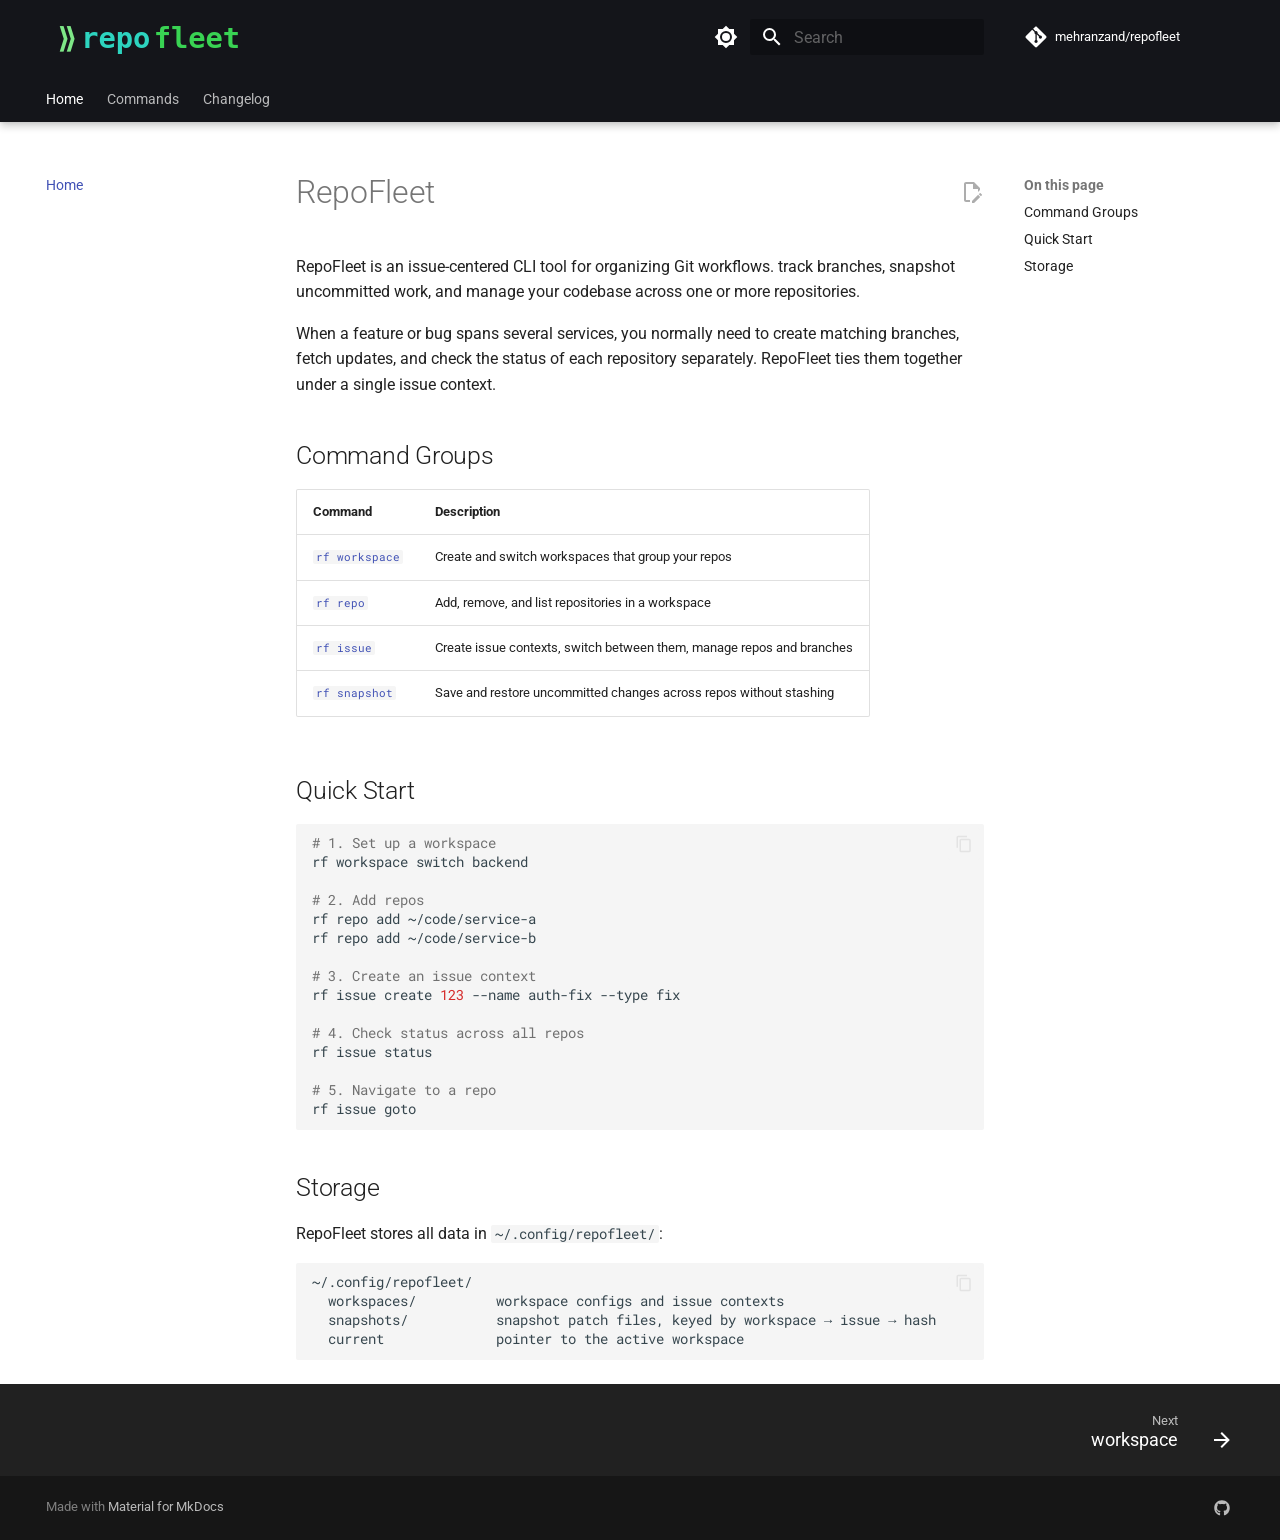
==== index.html @ 09570e11 "Deployed e2a0c73 with MkDocs version: 1.6.1" ====
<!doctype html>
<html lang="en" class="no-js">
  <head>
    
      <meta charset="utf-8">
      <meta name="viewport" content="width=device-width,initial-scale=1">
      
        <meta name="description" content="Issue-centered CLI for organizing Git workflows. track branches, snapshot uncommitted work, and manage your codebase across one or more repositories">
      
      
      
        <link rel="canonical" href="https://mehranzand.github.io/repofleet/">
      
      
      
        <link rel="next" href="workspace/">
      
      
        
      
      
      <link rel="icon" href="assets/repofleet-logo.svg">
      <meta name="generator" content="mkdocs-1.6.1, mkdocs-material-9.7.7">
    
    
      
        <title>RepoFleet</title>
      
    
    
      <link rel="stylesheet" href="assets/stylesheets/main.ec1eaa64.min.css">
      
        
        <link rel="stylesheet" href="assets/stylesheets/palette.ab4e12ef.min.css">
      
      


    
    
      
    
    
      
        
        
        <link rel="preconnect" href="https://fonts.gstatic.com" crossorigin>
        <link rel="stylesheet" href="https://fonts.googleapis.com/css?family=Roboto:300,300i,400,400i,700,700i%7CRoboto+Mono:400,400i,700,700i&display=fallback">
        <style>:root{--md-text-font:"Roboto";--md-code-font:"Roboto Mono"}</style>
      
    
    
      <link rel="stylesheet" href="stylesheets/extra.css">
    
    <script>__md_scope=new URL(".",location),__md_hash=e=>[...e].reduce(((e,_)=>(e<<5)-e+_.charCodeAt(0)),0),__md_get=(e,_=localStorage,t=__md_scope)=>JSON.parse(_.getItem(t.pathname+"."+e)),__md_set=(e,_,t=localStorage,a=__md_scope)=>{try{t.setItem(a.pathname+"."+e,JSON.stringify(_))}catch(e){}}</script>
    
      

    
    
  </head>
  
  
    
    
      
    
    
    
    
    <body dir="ltr" data-md-color-scheme="default" data-md-color-primary="black" data-md-color-accent="deep-orange">
  
    
    <input class="md-toggle" data-md-toggle="drawer" type="checkbox" id="__drawer" autocomplete="off">
    <input class="md-toggle" data-md-toggle="search" type="checkbox" id="__search" autocomplete="off">
    <label class="md-overlay" for="__drawer"></label>
    <div data-md-component="skip">
      
        
        <a href="#repofleet" class="md-skip">
          Skip to content
        </a>
      
    </div>
    <div data-md-component="announce">
      
    </div>
    
    
      

  

<header class="md-header md-header--shadow md-header--lifted" data-md-component="header">
  <nav class="md-header__inner md-grid" aria-label="Header">
    <a href="." title="RepoFleet" class="md-header__button md-logo" aria-label="RepoFleet" data-md-component="logo">
      
  <img src="assets/repofleet-logo.svg" alt="logo">

    </a>
    <label class="md-header__button md-icon" for="__drawer">
      
      <svg xmlns="http://www.w3.org/2000/svg" viewBox="0 0 24 24"><path d="M3 6h18v2H3zm0 5h18v2H3zm0 5h18v2H3z"/></svg>
    </label>
    <div class="md-header__title" data-md-component="header-title">
      <div class="md-header__ellipsis">
        <div class="md-header__topic">
          <span class="md-ellipsis">
            RepoFleet
          </span>
        </div>
        <div class="md-header__topic" data-md-component="header-topic">
          <span class="md-ellipsis">
            
              Home
            
          </span>
        </div>
      </div>
    </div>
    
      
        <form class="md-header__option" data-md-component="palette">
  
    
    
    
    <input class="md-option" data-md-color-media="(prefers-color-scheme: light)" data-md-color-scheme="default" data-md-color-primary="black" data-md-color-accent="deep-orange"  aria-label="Switch to dark mode"  type="radio" name="__palette" id="__palette_0">
    
      <label class="md-header__button md-icon" title="Switch to dark mode" for="__palette_1" hidden>
        <svg xmlns="http://www.w3.org/2000/svg" viewBox="0 0 24 24"><path d="M12 8a4 4 0 0 0-4 4 4 4 0 0 0 4 4 4 4 0 0 0 4-4 4 4 0 0 0-4-4m0 10a6 6 0 0 1-6-6 6 6 0 0 1 6-6 6 6 0 0 1 6 6 6 6 0 0 1-6 6m8-9.31V4h-4.69L12 .69 8.69 4H4v4.69L.69 12 4 15.31V20h4.69L12 23.31 15.31 20H20v-4.69L23.31 12z"/></svg>
      </label>
    
  
    
    
    
    <input class="md-option" data-md-color-media="(prefers-color-scheme: dark)" data-md-color-scheme="slate" data-md-color-primary="black" data-md-color-accent="deep-orange"  aria-label="Switch to light mode"  type="radio" name="__palette" id="__palette_1">
    
      <label class="md-header__button md-icon" title="Switch to light mode" for="__palette_0" hidden>
        <svg xmlns="http://www.w3.org/2000/svg" viewBox="0 0 24 24"><path d="M12 18c-.89 0-1.74-.2-2.5-.55C11.56 16.5 13 14.42 13 12s-1.44-4.5-3.5-5.45C10.26 6.2 11.11 6 12 6a6 6 0 0 1 6 6 6 6 0 0 1-6 6m8-9.31V4h-4.69L12 .69 8.69 4H4v4.69L.69 12 4 15.31V20h4.69L12 23.31 15.31 20H20v-4.69L23.31 12z"/></svg>
      </label>
    
  
</form>
      
    
    
      <script>var palette=__md_get("__palette");if(palette&&palette.color){if("(prefers-color-scheme)"===palette.color.media){var media=matchMedia("(prefers-color-scheme: light)"),input=document.querySelector(media.matches?"[data-md-color-media='(prefers-color-scheme: light)']":"[data-md-color-media='(prefers-color-scheme: dark)']");palette.color.media=input.getAttribute("data-md-color-media"),palette.color.scheme=input.getAttribute("data-md-color-scheme"),palette.color.primary=input.getAttribute("data-md-color-primary"),palette.color.accent=input.getAttribute("data-md-color-accent")}for(var[key,value]of Object.entries(palette.color))document.body.setAttribute("data-md-color-"+key,value)}</script>
    
    
    
      
      
        <label class="md-header__button md-icon" for="__search">
          
          <svg xmlns="http://www.w3.org/2000/svg" viewBox="0 0 24 24"><path d="M9.5 3A6.5 6.5 0 0 1 16 9.5c0 1.61-.59 3.09-1.56 4.23l.27.27h.79l5 5-1.5 1.5-5-5v-.79l-.27-.27A6.52 6.52 0 0 1 9.5 16 6.5 6.5 0 0 1 3 9.5 6.5 6.5 0 0 1 9.5 3m0 2C7 5 5 7 5 9.5S7 14 9.5 14 14 12 14 9.5 12 5 9.5 5"/></svg>
        </label>
        <div class="md-search" data-md-component="search" role="dialog">
  <label class="md-search__overlay" for="__search"></label>
  <div class="md-search__inner" role="search">
    <form class="md-search__form" name="search">
      <input type="text" class="md-search__input" name="query" aria-label="Search" placeholder="Search" autocapitalize="off" autocorrect="off" autocomplete="off" spellcheck="false" data-md-component="search-query" required>
      <label class="md-search__icon md-icon" for="__search">
        
        <svg xmlns="http://www.w3.org/2000/svg" viewBox="0 0 24 24"><path d="M9.5 3A6.5 6.5 0 0 1 16 9.5c0 1.61-.59 3.09-1.56 4.23l.27.27h.79l5 5-1.5 1.5-5-5v-.79l-.27-.27A6.52 6.52 0 0 1 9.5 16 6.5 6.5 0 0 1 3 9.5 6.5 6.5 0 0 1 9.5 3m0 2C7 5 5 7 5 9.5S7 14 9.5 14 14 12 14 9.5 12 5 9.5 5"/></svg>
        
        <svg xmlns="http://www.w3.org/2000/svg" viewBox="0 0 24 24"><path d="M20 11v2H8l5.5 5.5-1.42 1.42L4.16 12l7.92-7.92L13.5 5.5 8 11z"/></svg>
      </label>
      <nav class="md-search__options" aria-label="Search">
        
          <a href="javascript:void(0)" class="md-search__icon md-icon" title="Share" aria-label="Share" data-clipboard data-clipboard-text="" data-md-component="search-share" tabindex="-1">
            
            <svg xmlns="http://www.w3.org/2000/svg" viewBox="0 0 24 24"><path d="M18 16.08c-.76 0-1.44.3-1.96.77L8.91 12.7c.05-.23.09-.46.09-.7s-.04-.47-.09-.7l7.05-4.11c.54.5 1.25.81 2.04.81a3 3 0 0 0 3-3 3 3 0 0 0-3-3 3 3 0 0 0-3 3c0 .24.04.47.09.7L8.04 9.81C7.5 9.31 6.79 9 6 9a3 3 0 0 0-3 3 3 3 0 0 0 3 3c.79 0 1.5-.31 2.04-.81l7.12 4.15c-.05.21-.08.43-.08.66 0 1.61 1.31 2.91 2.92 2.91s2.92-1.3 2.92-2.91A2.92 2.92 0 0 0 18 16.08"/></svg>
          </a>
        
        <button type="reset" class="md-search__icon md-icon" title="Clear" aria-label="Clear" tabindex="-1">
          
          <svg xmlns="http://www.w3.org/2000/svg" viewBox="0 0 24 24"><path d="M19 6.41 17.59 5 12 10.59 6.41 5 5 6.41 10.59 12 5 17.59 6.41 19 12 13.41 17.59 19 19 17.59 13.41 12z"/></svg>
        </button>
      </nav>
      
        <div class="md-search__suggest" data-md-component="search-suggest"></div>
      
    </form>
    <div class="md-search__output">
      <div class="md-search__scrollwrap" tabindex="0" data-md-scrollfix>
        <div class="md-search-result" data-md-component="search-result">
          <div class="md-search-result__meta">
            Initializing search
          </div>
          <ol class="md-search-result__list" role="presentation"></ol>
        </div>
      </div>
    </div>
  </div>
</div>
      
    
    
      <div class="md-header__source">
        <a href="https://github.com/mehranzand/repofleet" title="Go to repository" class="md-source" data-md-component="source">
  <div class="md-source__icon md-icon">
    
    <svg xmlns="http://www.w3.org/2000/svg" viewBox="0 0 448 512"><!--! Font Awesome Free 7.1.0 by @fontawesome - https://fontawesome.com License - https://fontawesome.com/license/free (Icons: CC BY 4.0, Fonts: SIL OFL 1.1, Code: MIT License) Copyright 2025 Fonticons, Inc.--><path d="M439.6 236.1 244 40.5c-5.4-5.5-12.8-8.5-20.4-8.5s-15 3-20.4 8.4L162.5 81l51.5 51.5c27.1-9.1 52.7 16.8 43.4 43.7l49.7 49.7c34.2-11.8 61.2 31 35.5 56.7-26.5 26.5-70.2-2.9-56-37.3L240.3 199v121.9c25.3 12.5 22.3 41.8 9.1 55-6.4 6.4-15.2 10.1-24.3 10.1s-17.8-3.6-24.3-10.1c-17.6-17.6-11.1-46.9 11.2-56v-123c-20.8-8.5-24.6-30.7-18.6-45L142.6 101 8.5 235.1C3 240.6 0 247.9 0 255.5s3 15 8.5 20.4l195.6 195.7c5.4 5.4 12.7 8.4 20.4 8.4s15-3 20.4-8.4l194.7-194.7c5.4-5.4 8.4-12.8 8.4-20.4s-3-15-8.4-20.4"/></svg>
  </div>
  <div class="md-source__repository">
    mehranzand/repofleet
  </div>
</a>
      </div>
    
  </nav>
  
    
      
<nav class="md-tabs" aria-label="Tabs" data-md-component="tabs">
  <div class="md-grid">
    <ul class="md-tabs__list">
      
        
  
  
  
    
  
  
    <li class="md-tabs__item md-tabs__item--active">
      <a href="." class="md-tabs__link">
        
  
  
    
  
  Home

      </a>
    </li>
  

      
        
  
  
  
  
    
    
      <li class="md-tabs__item">
        <a href="workspace/" class="md-tabs__link">
          
  
  
  Commands

        </a>
      </li>
    
  

      
        
  
  
  
  
    <li class="md-tabs__item">
      <a href="changelog/" class="md-tabs__link">
        
  
  
    
  
  Changelog

      </a>
    </li>
  

      
    </ul>
  </div>
</nav>
    
  
</header>
    
    <div class="md-container" data-md-component="container">
      
      
        
      
      <main class="md-main" data-md-component="main">
        <div class="md-main__inner md-grid">
          
            
              
              <div class="md-sidebar md-sidebar--primary" data-md-component="sidebar" data-md-type="navigation" >
                <div class="md-sidebar__scrollwrap">
                  <div class="md-sidebar__inner">
                    


  


<nav class="md-nav md-nav--primary md-nav--lifted" aria-label="Navigation" data-md-level="0">
  <label class="md-nav__title" for="__drawer">
    <a href="." title="RepoFleet" class="md-nav__button md-logo" aria-label="RepoFleet" data-md-component="logo">
      
  <img src="assets/repofleet-logo.svg" alt="logo">

    </a>
    RepoFleet
  </label>
  
    <div class="md-nav__source">
      <a href="https://github.com/mehranzand/repofleet" title="Go to repository" class="md-source" data-md-component="source">
  <div class="md-source__icon md-icon">
    
    <svg xmlns="http://www.w3.org/2000/svg" viewBox="0 0 448 512"><!--! Font Awesome Free 7.1.0 by @fontawesome - https://fontawesome.com License - https://fontawesome.com/license/free (Icons: CC BY 4.0, Fonts: SIL OFL 1.1, Code: MIT License) Copyright 2025 Fonticons, Inc.--><path d="M439.6 236.1 244 40.5c-5.4-5.5-12.8-8.5-20.4-8.5s-15 3-20.4 8.4L162.5 81l51.5 51.5c27.1-9.1 52.7 16.8 43.4 43.7l49.7 49.7c34.2-11.8 61.2 31 35.5 56.7-26.5 26.5-70.2-2.9-56-37.3L240.3 199v121.9c25.3 12.5 22.3 41.8 9.1 55-6.4 6.4-15.2 10.1-24.3 10.1s-17.8-3.6-24.3-10.1c-17.6-17.6-11.1-46.9 11.2-56v-123c-20.8-8.5-24.6-30.7-18.6-45L142.6 101 8.5 235.1C3 240.6 0 247.9 0 255.5s3 15 8.5 20.4l195.6 195.7c5.4 5.4 12.7 8.4 20.4 8.4s15-3 20.4-8.4l194.7-194.7c5.4-5.4 8.4-12.8 8.4-20.4s-3-15-8.4-20.4"/></svg>
  </div>
  <div class="md-source__repository">
    mehranzand/repofleet
  </div>
</a>
    </div>
  
  <ul class="md-nav__list" data-md-scrollfix>
    
      
      
  
  
    
  
  
  
    <li class="md-nav__item md-nav__item--active">
      
      <input class="md-nav__toggle md-toggle" type="checkbox" id="__toc">
      
      
        
      
      
        <label class="md-nav__link md-nav__link--active" for="__toc">
          
  
  
  <span class="md-ellipsis">
    
  
    Home
  

    
  </span>
  
  

          <span class="md-nav__icon md-icon"></span>
        </label>
      
      <a href="." class="md-nav__link md-nav__link--active">
        
  
  
  <span class="md-ellipsis">
    
  
    Home
  

    
  </span>
  
  

      </a>
      
        

  

<nav class="md-nav md-nav--secondary" aria-label="On this page">
  
  
  
    
  
  
    <label class="md-nav__title" for="__toc">
      <span class="md-nav__icon md-icon"></span>
      On this page
    </label>
    <ul class="md-nav__list" data-md-component="toc" data-md-scrollfix>
      
        <li class="md-nav__item">
  <a href="#command-groups" class="md-nav__link">
    <span class="md-ellipsis">
      
        Command Groups
      
    </span>
  </a>
  
</li>
      
        <li class="md-nav__item">
  <a href="#quick-start" class="md-nav__link">
    <span class="md-ellipsis">
      
        Quick Start
      
    </span>
  </a>
  
</li>
      
        <li class="md-nav__item">
  <a href="#storage" class="md-nav__link">
    <span class="md-ellipsis">
      
        Storage
      
    </span>
  </a>
  
</li>
      
    </ul>
  
</nav>
      
    </li>
  

    
      
      
  
  
  
  
    
    
    
    
      
      
        
      
    
    
    <li class="md-nav__item md-nav__item--nested">
      
        
        
        <input class="md-nav__toggle md-toggle " type="checkbox" id="__nav_2" >
        
          
          <label class="md-nav__link" for="__nav_2" id="__nav_2_label" tabindex="0">
            
  
  
  <span class="md-ellipsis">
    
  
    Commands
  

    
  </span>
  
  

            <span class="md-nav__icon md-icon"></span>
          </label>
        
        <nav class="md-nav" data-md-level="1" aria-labelledby="__nav_2_label" aria-expanded="false">
          <label class="md-nav__title" for="__nav_2">
            <span class="md-nav__icon md-icon"></span>
            
  
    Commands
  

          </label>
          <ul class="md-nav__list" data-md-scrollfix>
            
              
                
  
  
  
  
    <li class="md-nav__item">
      <a href="workspace/" class="md-nav__link">
        
  
  
  <span class="md-ellipsis">
    
  
    workspace
  

    
  </span>
  
  

      </a>
    </li>
  

              
            
              
                
  
  
  
  
    <li class="md-nav__item">
      <a href="repo/" class="md-nav__link">
        
  
  
  <span class="md-ellipsis">
    
  
    repo
  

    
  </span>
  
  

      </a>
    </li>
  

              
            
              
                
  
  
  
  
    <li class="md-nav__item">
      <a href="issue/" class="md-nav__link">
        
  
  
  <span class="md-ellipsis">
    
  
    issue
  

    
  </span>
  
  

      </a>
    </li>
  

              
            
              
                
  
  
  
  
    <li class="md-nav__item">
      <a href="snapshot/" class="md-nav__link">
        
  
  
  <span class="md-ellipsis">
    
  
    snapshot
  

    
  </span>
  
  

      </a>
    </li>
  

              
            
          </ul>
        </nav>
      
    </li>
  

    
      
      
  
  
  
  
    <li class="md-nav__item">
      <a href="changelog/" class="md-nav__link">
        
  
  
  <span class="md-ellipsis">
    
  
    Changelog
  

    
  </span>
  
  

      </a>
    </li>
  

    
  </ul>
</nav>
                  </div>
                </div>
              </div>
            
            
              
              <div class="md-sidebar md-sidebar--secondary" data-md-component="sidebar" data-md-type="toc" >
                <div class="md-sidebar__scrollwrap">
                  <div class="md-sidebar__inner">
                    

  

<nav class="md-nav md-nav--secondary" aria-label="On this page">
  
  
  
    
  
  
    <label class="md-nav__title" for="__toc">
      <span class="md-nav__icon md-icon"></span>
      On this page
    </label>
    <ul class="md-nav__list" data-md-component="toc" data-md-scrollfix>
      
        <li class="md-nav__item">
  <a href="#command-groups" class="md-nav__link">
    <span class="md-ellipsis">
      
        Command Groups
      
    </span>
  </a>
  
</li>
      
        <li class="md-nav__item">
  <a href="#quick-start" class="md-nav__link">
    <span class="md-ellipsis">
      
        Quick Start
      
    </span>
  </a>
  
</li>
      
        <li class="md-nav__item">
  <a href="#storage" class="md-nav__link">
    <span class="md-ellipsis">
      
        Storage
      
    </span>
  </a>
  
</li>
      
    </ul>
  
</nav>
                  </div>
                </div>
              </div>
            
          
          
            <div class="md-content" data-md-component="content">
              
              <article class="md-content__inner md-typeset">
                
                  


  
    <a href="https://github.com/mehranzand/repofleet/edit/main/docs/index.md" title="Edit this page" class="md-content__button md-icon" rel="edit">
      
      <svg xmlns="http://www.w3.org/2000/svg" viewBox="0 0 24 24"><path d="M10 20H6V4h7v5h5v3.1l2-2V8l-6-6H6c-1.1 0-2 .9-2 2v16c0 1.1.9 2 2 2h4zm10.2-7c.1 0 .3.1.4.2l1.3 1.3c.2.2.2.6 0 .8l-1 1-2.1-2.1 1-1c.1-.1.2-.2.4-.2m0 3.9L14.1 23H12v-2.1l6.1-6.1z"/></svg>
    </a>
  
  


<h1 id="repofleet">RepoFleet<a class="headerlink" href="#repofleet" title="Permanent link">&para;</a></h1>
<p>RepoFleet is an issue-centered CLI tool for organizing Git workflows. track branches, snapshot uncommitted work, and manage your codebase across one or more repositories.</p>
<p>When a feature or bug spans several services, you normally need to create matching branches, fetch updates, and check the status of each repository separately. RepoFleet ties them together under a single issue context.</p>
<h2 id="command-groups">Command Groups<a class="headerlink" href="#command-groups" title="Permanent link">&para;</a></h2>
<table>
<thead>
<tr>
<th>Command</th>
<th>Description</th>
</tr>
</thead>
<tbody>
<tr>
<td><a href="workspace/"><code>rf workspace</code></a></td>
<td>Create and switch workspaces that group your repos</td>
</tr>
<tr>
<td><a href="repo/"><code>rf repo</code></a></td>
<td>Add, remove, and list repositories in a workspace</td>
</tr>
<tr>
<td><a href="issue/"><code>rf issue</code></a></td>
<td>Create issue contexts, switch between them, manage repos and branches</td>
</tr>
<tr>
<td><a href="snapshot/"><code>rf snapshot</code></a></td>
<td>Save and restore uncommitted changes across repos without stashing</td>
</tr>
</tbody>
</table>
<h2 id="quick-start">Quick Start<a class="headerlink" href="#quick-start" title="Permanent link">&para;</a></h2>
<div class="language-bash highlight"><pre><span></span><code><span id="__span-0-1"><a id="__codelineno-0-1" name="__codelineno-0-1" href="#__codelineno-0-1"></a><span class="c1"># 1. Set up a workspace</span>
</span><span id="__span-0-2"><a id="__codelineno-0-2" name="__codelineno-0-2" href="#__codelineno-0-2"></a>rf<span class="w"> </span>workspace<span class="w"> </span>switch<span class="w"> </span>backend
</span><span id="__span-0-3"><a id="__codelineno-0-3" name="__codelineno-0-3" href="#__codelineno-0-3"></a>
</span><span id="__span-0-4"><a id="__codelineno-0-4" name="__codelineno-0-4" href="#__codelineno-0-4"></a><span class="c1"># 2. Add repos</span>
</span><span id="__span-0-5"><a id="__codelineno-0-5" name="__codelineno-0-5" href="#__codelineno-0-5"></a>rf<span class="w"> </span>repo<span class="w"> </span>add<span class="w"> </span>~/code/service-a
</span><span id="__span-0-6"><a id="__codelineno-0-6" name="__codelineno-0-6" href="#__codelineno-0-6"></a>rf<span class="w"> </span>repo<span class="w"> </span>add<span class="w"> </span>~/code/service-b
</span><span id="__span-0-7"><a id="__codelineno-0-7" name="__codelineno-0-7" href="#__codelineno-0-7"></a>
</span><span id="__span-0-8"><a id="__codelineno-0-8" name="__codelineno-0-8" href="#__codelineno-0-8"></a><span class="c1"># 3. Create an issue context</span>
</span><span id="__span-0-9"><a id="__codelineno-0-9" name="__codelineno-0-9" href="#__codelineno-0-9"></a>rf<span class="w"> </span>issue<span class="w"> </span>create<span class="w"> </span><span class="m">123</span><span class="w"> </span>--name<span class="w"> </span>auth-fix<span class="w"> </span>--type<span class="w"> </span>fix
</span><span id="__span-0-10"><a id="__codelineno-0-10" name="__codelineno-0-10" href="#__codelineno-0-10"></a>
</span><span id="__span-0-11"><a id="__codelineno-0-11" name="__codelineno-0-11" href="#__codelineno-0-11"></a><span class="c1"># 4. Check status across all repos</span>
</span><span id="__span-0-12"><a id="__codelineno-0-12" name="__codelineno-0-12" href="#__codelineno-0-12"></a>rf<span class="w"> </span>issue<span class="w"> </span>status
</span><span id="__span-0-13"><a id="__codelineno-0-13" name="__codelineno-0-13" href="#__codelineno-0-13"></a>
</span><span id="__span-0-14"><a id="__codelineno-0-14" name="__codelineno-0-14" href="#__codelineno-0-14"></a><span class="c1"># 5. Navigate to a repo</span>
</span><span id="__span-0-15"><a id="__codelineno-0-15" name="__codelineno-0-15" href="#__codelineno-0-15"></a>rf<span class="w"> </span>issue<span class="w"> </span>goto
</span></code></pre></div>
<h2 id="storage">Storage<a class="headerlink" href="#storage" title="Permanent link">&para;</a></h2>
<p>RepoFleet stores all data in <code>~/.config/repofleet/</code>:</p>
<div class="language-text highlight"><pre><span></span><code><span id="__span-1-1"><a id="__codelineno-1-1" name="__codelineno-1-1" href="#__codelineno-1-1"></a>~/.config/repofleet/
</span><span id="__span-1-2"><a id="__codelineno-1-2" name="__codelineno-1-2" href="#__codelineno-1-2"></a>  workspaces/          workspace configs and issue contexts
</span><span id="__span-1-3"><a id="__codelineno-1-3" name="__codelineno-1-3" href="#__codelineno-1-3"></a>  snapshots/           snapshot patch files, keyed by workspace → issue → hash
</span><span id="__span-1-4"><a id="__codelineno-1-4" name="__codelineno-1-4" href="#__codelineno-1-4"></a>  current              pointer to the active workspace
</span></code></pre></div>












                
              </article>
            </div>
          
          
<script>var target=document.getElementById(location.hash.slice(1));target&&target.name&&(target.checked=target.name.startsWith("__tabbed_"))</script>
        </div>
        
          <button type="button" class="md-top md-icon" data-md-component="top" hidden>
  
  <svg xmlns="http://www.w3.org/2000/svg" viewBox="0 0 24 24"><path d="M13 20h-2V8l-5.5 5.5-1.42-1.42L12 4.16l7.92 7.92-1.42 1.42L13 8z"/></svg>
  Back to top
</button>
        
      </main>
      
        <footer class="md-footer">
  
    
      
      <nav class="md-footer__inner md-grid" aria-label="Footer" >
        
        
          
          <a href="workspace/" class="md-footer__link md-footer__link--next" aria-label="Next: workspace">
            <div class="md-footer__title">
              <span class="md-footer__direction">
                Next
              </span>
              <div class="md-ellipsis">
                workspace
              </div>
            </div>
            <div class="md-footer__button md-icon">
              
              <svg xmlns="http://www.w3.org/2000/svg" viewBox="0 0 24 24"><path d="M4 11v2h12l-5.5 5.5 1.42 1.42L19.84 12l-7.92-7.92L10.5 5.5 16 11z"/></svg>
            </div>
          </a>
        
      </nav>
    
  
  <div class="md-footer-meta md-typeset">
    <div class="md-footer-meta__inner md-grid">
      <div class="md-copyright">
  
  
    Made with
    <a href="https://squidfunk.github.io/mkdocs-material/" target="_blank" rel="noopener">
      Material for MkDocs
    </a>
  
</div>
      
        
<div class="md-social">
  
    
    
    
    
    <a href="https://github.com/mehranzand/repofleet" target="_blank" rel="noopener" title="RepoFleet on GitHub" class="md-social__link">
      <svg xmlns="http://www.w3.org/2000/svg" viewBox="0 0 512 512"><!--! Font Awesome Free 7.1.0 by @fontawesome - https://fontawesome.com License - https://fontawesome.com/license/free (Icons: CC BY 4.0, Fonts: SIL OFL 1.1, Code: MIT License) Copyright 2025 Fonticons, Inc.--><path d="M173.9 397.4c0 2-2.3 3.6-5.2 3.6-3.3.3-5.6-1.3-5.6-3.6 0-2 2.3-3.6 5.2-3.6 3-.3 5.6 1.3 5.6 3.6m-31.1-4.5c-.7 2 1.3 4.3 4.3 4.9 2.6 1 5.6 0 6.2-2s-1.3-4.3-4.3-5.2c-2.6-.7-5.5.3-6.2 2.3m44.2-1.7c-2.9.7-4.9 2.6-4.6 4.9.3 2 2.9 3.3 5.9 2.6 2.9-.7 4.9-2.6 4.6-4.6-.3-1.9-3-3.2-5.9-2.9M252.8 8C114.1 8 8 113.3 8 252c0 110.9 69.8 205.8 169.5 239.2 12.8 2.3 17.3-5.6 17.3-12.1 0-6.2-.3-40.4-.3-61.4 0 0-70 15-84.7-29.8 0 0-11.4-29.1-27.8-36.6 0 0-22.9-15.7 1.6-15.4 0 0 24.9 2 38.6 25.8 21.9 38.6 58.6 27.5 72.9 20.9 2.3-16 8.8-27.1 16-33.7-55.9-6.2-112.3-14.3-112.3-110.5 0-27.5 7.6-41.3 23.6-58.9-2.6-6.5-11.1-33.3 2.6-67.9 20.9-6.5 69 27 69 27 20-5.6 41.5-8.5 62.8-8.5s42.8 2.9 62.8 8.5c0 0 48.1-33.6 69-27 13.7 34.7 5.2 61.4 2.6 67.9 16 17.7 25.8 31.5 25.8 58.9 0 96.5-58.9 104.2-114.8 110.5 9.2 7.9 17 22.9 17 46.4 0 33.7-.3 75.4-.3 83.6 0 6.5 4.6 14.4 17.3 12.1C436.2 457.8 504 362.9 504 252 504 113.3 391.5 8 252.8 8M105.2 352.9c-1.3 1-1 3.3.7 5.2 1.6 1.6 3.9 2.3 5.2 1 1.3-1 1-3.3-.7-5.2-1.6-1.6-3.9-2.3-5.2-1m-10.8-8.1c-.7 1.3.3 2.9 2.3 3.9 1.6 1 3.6.7 4.3-.7.7-1.3-.3-2.9-2.3-3.9-2-.6-3.6-.3-4.3.7m32.4 35.6c-1.6 1.3-1 4.3 1.3 6.2 2.3 2.3 5.2 2.6 6.5 1 1.3-1.3.7-4.3-1.3-6.2-2.2-2.3-5.2-2.6-6.5-1m-11.4-14.7c-1.6 1-1.6 3.6 0 5.9s4.3 3.3 5.6 2.3c1.6-1.3 1.6-3.9 0-6.2-1.4-2.3-4-3.3-5.6-2"/></svg>
    </a>
  
</div>
      
    </div>
  </div>
</footer>
      
    </div>
    <div class="md-dialog" data-md-component="dialog">
      <div class="md-dialog__inner md-typeset"></div>
    </div>
    
      <div class="md-progress" data-md-component="progress" role="progressbar"></div>
    
    
    
      
      
      <script id="__config" type="application/json">{"annotate": null, "base": ".", "features": ["navigation.tabs", "navigation.tabs.sticky", "navigation.sections", "navigation.top", "navigation.footer", "navigation.instant", "navigation.instant.progress", "search.highlight", "search.suggest", "search.share", "content.code.copy", "content.code.annotate", "content.action.edit", "toc.follow", "header.autohide"], "search": "assets/javascripts/workers/search.2c215733.min.js", "tags": null, "translations": {"clipboard.copied": "Copied to clipboard", "clipboard.copy": "Copy to clipboard", "search.result.more.one": "1 more on this page", "search.result.more.other": "# more on this page", "search.result.none": "No matching documents", "search.result.one": "1 matching document", "search.result.other": "# matching documents", "search.result.placeholder": "Type to start searching", "search.result.term.missing": "Missing", "select.version": "Select version"}, "version": null}</script>
    
    
      <script src="assets/javascripts/bundle.d7400e89.min.js"></script>
      
    
  </body>
</html>
---- assets/stylesheets/main.ec1eaa64.min.css ----
@charset "UTF-8";html{-webkit-text-size-adjust:none;-moz-text-size-adjust:none;text-size-adjust:none;box-sizing:border-box}*,:after,:before{box-sizing:inherit}@media (prefers-reduced-motion){*,:after,:before{transition:none!important}}body{margin:0}a,button,input,label{-webkit-tap-highlight-color:transparent}a{color:inherit;text-decoration:none}hr{border:0;box-sizing:initial;display:block;height:.05rem;overflow:visible;padding:0}small{font-size:80%}sub,sup{line-height:1em}img{border-style:none}table{border-collapse:initial;border-spacing:0}td,th{font-weight:400;vertical-align:top}button{background:#0000;border:0;font-family:inherit;font-size:inherit;margin:0;padding:0}input{border:0;outline:none}:root{--md-primary-fg-color:#4051b5;--md-primary-fg-color--light:#5d6cc0;--md-primary-fg-color--dark:#303fa1;--md-primary-bg-color:#fff;--md-primary-bg-color--light:#ffffffb3;--md-accent-fg-color:#526cfe;--md-accent-fg-color--transparent:#526cfe1a;--md-accent-bg-color:#fff;--md-accent-bg-color--light:#ffffffb3}[data-md-color-scheme=default]{color-scheme:light}[data-md-color-scheme=default] img[src$="#gh-dark-mode-only"],[data-md-color-scheme=default] img[src$="#only-dark"]{display:none}:root,[data-md-color-scheme=default]{--md-hue:225deg;--md-default-fg-color:#000000de;--md-default-fg-color--light:#0000008a;--md-default-fg-color--lighter:#00000052;--md-default-fg-color--lightest:#00000012;--md-default-bg-color:#fff;--md-default-bg-color--light:#ffffffb3;--md-default-bg-color--lighter:#ffffff4d;--md-default-bg-color--lightest:#ffffff1f;--md-code-fg-color:#36464e;--md-code-bg-color:#f5f5f5;--md-code-bg-color--light:#f5f5f5b3;--md-code-bg-color--lighter:#f5f5f54d;--md-code-hl-color:#4287ff;--md-code-hl-color--light:#4287ff1a;--md-code-hl-number-color:#d52a2a;--md-code-hl-special-color:#db1457;--md-code-hl-function-color:#a846b9;--md-code-hl-constant-color:#6e59d9;--md-code-hl-keyword-color:#3f6ec6;--md-code-hl-string-color:#1c7d4d;--md-code-hl-name-color:var(--md-code-fg-color);--md-code-hl-operator-color:var(--md-default-fg-color--light);--md-code-hl-punctuation-color:var(--md-default-fg-color--light);--md-code-hl-comment-color:var(--md-default-fg-color--light);--md-code-hl-generic-color:var(--md-default-fg-color--light);--md-code-hl-variable-color:var(--md-default-fg-color--light);--md-typeset-color:var(--md-default-fg-color);--md-typeset-a-color:var(--md-primary-fg-color);--md-typeset-del-color:#f5503d26;--md-typeset-ins-color:#0bd57026;--md-typeset-kbd-color:#fafafa;--md-typeset-kbd-accent-color:#fff;--md-typeset-kbd-border-color:#b8b8b8;--md-typeset-mark-color:#ffff0080;--md-typeset-table-color:#0000001f;--md-typeset-table-color--light:rgba(0,0,0,.035);--md-admonition-fg-color:var(--md-default-fg-color);--md-admonition-bg-color:var(--md-default-bg-color);--md-warning-fg-color:#000000de;--md-warning-bg-color:#ff9;--md-footer-fg-color:#fff;--md-footer-fg-color--light:#ffffffb3;--md-footer-fg-color--lighter:#ffffff73;--md-footer-bg-color:#000000de;--md-footer-bg-color--dark:#00000052;--md-shadow-z1:0 0.2rem 0.5rem #0000000d,0 0 0.05rem #0000001a;--md-shadow-z2:0 0.2rem 0.5rem #0000001a,0 0 0.05rem #00000040;--md-shadow-z3:0 0.2rem 0.5rem #0003,0 0 0.05rem #00000059}.md-icon svg{fill:currentcolor;display:block;height:1.2rem;width:1.2rem}body{-webkit-font-smoothing:antialiased;-moz-osx-font-smoothing:grayscale;--md-text-font-family:var(--md-text-font,_),-apple-system,BlinkMacSystemFont,Helvetica,Arial,sans-serif;--md-code-font-family:var(--md-code-font,_),SFMono-Regular,Consolas,Menlo,monospace}aside,body,input{font-feature-settings:"kern","liga";color:var(--md-typeset-color);font-family:var(--md-text-font-family)}code,kbd,pre{font-feature-settings:"kern";font-family:var(--md-code-font-family)}:root{--md-typeset-table-sort-icon:url('data:image/svg+xml;charset=utf-8,<svg xmlns="http://www.w3.org/2000/svg" viewBox="0 0 24 24"><path d="m18 21-4-4h3V7h-3l4-4 4 4h-3v10h3M2 19v-2h10v2M2 13v-2h7v2M2 7V5h4v2z"/></svg>');--md-typeset-table-sort-icon--asc:url('data:image/svg+xml;charset=utf-8,<svg xmlns="http://www.w3.org/2000/svg" viewBox="0 0 24 24"><path d="M19 17h3l-4 4-4-4h3V3h2M2 17h10v2H2M6 5v2H2V5m0 6h7v2H2z"/></svg>');--md-typeset-table-sort-icon--desc:url('data:image/svg+xml;charset=utf-8,<svg xmlns="http://www.w3.org/2000/svg" viewBox="0 0 24 24"><path d="M19 7h3l-4-4-4 4h3v14h2M2 17h10v2H2M6 5v2H2V5m0 6h7v2H2z"/></svg>')}.md-typeset{-webkit-print-color-adjust:exact;color-adjust:exact;font-size:.8rem;line-height:1.6;overflow-wrap:break-word}@media print{.md-typeset{font-size:.68rem}}.md-typeset blockquote,.md-typeset dl,.md-typeset figure,.md-typeset ol,.md-typeset pre,.md-typeset ul{margin-bottom:1em;margin-top:1em}.md-typeset h1{color:var(--md-default-fg-color--light);font-size:2em;line-height:1.3;margin:0 0 1.25em}.md-typeset h1,.md-typeset h2{font-weight:300;letter-spacing:-.01em}.md-typeset h2{font-size:1.5625em;line-height:1.4;margin:1.6em 0 .64em}.md-typeset h3{font-size:1.25em;font-weight:400;letter-spacing:-.01em;line-height:1.5;margin:1.6em 0 .8em}.md-typeset h2+h3{margin-top:.8em}.md-typeset h4{font-weight:700;letter-spacing:-.01em;margin:1em 0}.md-typeset h5,.md-typeset h6{color:var(--md-default-fg-color--light);font-size:.8em;font-weight:700;letter-spacing:-.01em;margin:1.25em 0}.md-typeset h5{text-transform:uppercase}.md-typeset h5 code{text-transform:none}.md-typeset hr{border-bottom:.05rem solid var(--md-default-fg-color--lightest);display:flow-root;margin:1.5em 0}.md-typeset a{color:var(--md-typeset-a-color);word-break:break-word}.md-typeset a,.md-typeset a:before{transition:color 125ms}.md-typeset a:focus,.md-typeset a:hover{color:var(--md-accent-fg-color)}.md-typeset a:focus code,.md-typeset a:hover code{background-color:var(--md-accent-fg-color--transparent);color:var(--md-accent-fg-color)}.md-typeset a code{color:var(--md-typeset-a-color)}.md-typeset a.focus-visible{outline-color:var(--md-accent-fg-color);outline-offset:.2rem}.md-typeset code,.md-typeset kbd,.md-typeset pre{color:var(--md-code-fg-color);direction:ltr;font-variant-ligatures:none;transition:background-color 125ms}@media print{.md-typeset code,.md-typeset kbd,.md-typeset pre{white-space:pre-wrap}}.md-typeset code{background-color:var(--md-code-bg-color);border-radius:.1rem;-webkit-box-decoration-break:clone;box-decoration-break:clone;font-size:.85em;padding:0 .2941176471em;transition:color 125ms,background-color 125ms;word-break:break-word}.md-typeset code:not(.focus-visible){-webkit-tap-highlight-color:transparent;outline:none}.md-typeset pre{display:flow-root;line-height:1.4;position:relative}.md-typeset pre>code{-webkit-box-decoration-break:slice;box-decoration-break:slice;box-shadow:none;display:block;margin:0;outline-color:var(--md-accent-fg-color);overflow:auto;padding:.7720588235em 1.1764705882em;scrollbar-color:var(--md-default-fg-color--lighter) #0000;scrollbar-width:thin;touch-action:auto;word-break:normal}.md-typeset pre>code:hover{scrollbar-color:var(--md-accent-fg-color) #0000}.md-typeset pre>code::-webkit-scrollbar{height:.2rem;width:.2rem}.md-typeset pre>code::-webkit-scrollbar-thumb{background-color:var(--md-default-fg-color--lighter)}.md-typeset pre>code::-webkit-scrollbar-thumb:hover{background-color:var(--md-accent-fg-color)}.md-typeset kbd{background-color:var(--md-typeset-kbd-color);border-radius:.1rem;box-shadow:0 .1rem 0 .05rem var(--md-typeset-kbd-border-color),0 .1rem 0 var(--md-typeset-kbd-border-color),0 -.1rem .2rem var(--md-typeset-kbd-accent-color) inset;color:var(--md-default-fg-color);display:inline-block;font-size:.75em;padding:0 .6666666667em;vertical-align:text-top;word-break:break-word}.md-typeset mark{background-color:var(--md-typeset-mark-color);-webkit-box-decoration-break:clone;box-decoration-break:clone;color:inherit;word-break:break-word}.md-typeset abbr{cursor:help;text-decoration:none}.md-typeset [data-preview],.md-typeset abbr{border-bottom:.05rem dotted var(--md-default-fg-color--light)}.md-typeset small{opacity:.75}[dir=ltr] .md-typeset sub,[dir=ltr] .md-typeset sup{margin-left:.078125em}[dir=rtl] .md-typeset sub,[dir=rtl] .md-typeset sup{margin-right:.078125em}[dir=ltr] .md-typeset blockquote{padding-left:.6rem}[dir=rtl] .md-typeset blockquote{padding-right:.6rem}[dir=ltr] .md-typeset blockquote{border-left:.2rem solid var(--md-default-fg-color--lighter)}[dir=rtl] .md-typeset blockquote{border-right:.2rem solid var(--md-default-fg-color--lighter)}.md-typeset blockquote{color:var(--md-default-fg-color--light);margin-left:0;margin-right:0}.md-typeset ul{list-style-type:disc}.md-typeset ul[type]{list-style-type:revert-layer}[dir=ltr] .md-typeset ol,[dir=ltr] .md-typeset ul{margin-left:.625em}[dir=rtl] .md-typeset ol,[dir=rtl] .md-typeset ul{margin-right:.625em}.md-typeset ol,.md-typeset ul{padding:0}.md-typeset ol:not([hidden]),.md-typeset ul:not([hidden]){display:flow-root}.md-typeset ol ol,.md-typeset ul ol{list-style-type:lower-alpha}.md-typeset ol ol ol,.md-typeset ul ol ol{list-style-type:lower-roman}.md-typeset ol ol ol ol,.md-typeset ul ol ol ol{list-style-type:upper-alpha}.md-typeset ol ol ol ol ol,.md-typeset ul ol ol ol ol{list-style-type:upper-roman}.md-typeset ol[type],.md-typeset ul[type]{list-style-type:revert-layer}[dir=ltr] .md-typeset ol li,[dir=ltr] .md-typeset ul li{margin-left:1.25em}[dir=rtl] .md-typeset ol li,[dir=rtl] .md-typeset ul li{margin-right:1.25em}.md-typeset ol li,.md-typeset ul li{margin-bottom:.5em}.md-typeset ol li blockquote,.md-typeset ol li p,.md-typeset ul li blockquote,.md-typeset ul li p{margin:.5em 0}.md-typeset ol li:last-child,.md-typeset ul li:last-child{margin-bottom:0}[dir=ltr] .md-typeset ol li ol,[dir=ltr] .md-typeset ol li ul,[dir=ltr] .md-typeset ul li ol,[dir=ltr] .md-typeset ul li ul{margin-left:.625em}[dir=rtl] .md-typeset ol li ol,[dir=rtl] .md-typeset ol li ul,[dir=rtl] .md-typeset ul li ol,[dir=rtl] .md-typeset ul li ul{margin-right:.625em}.md-typeset ol li ol,.md-typeset ol li ul,.md-typeset ul li ol,.md-typeset ul li ul{margin-bottom:.5em;margin-top:.5em}[dir=ltr] .md-typeset dd{margin-left:1.875em}[dir=rtl] .md-typeset dd{margin-right:1.875em}.md-typeset dd{margin-bottom:1.5em;margin-top:1em}.md-typeset img,.md-typeset svg,.md-typeset video{height:auto;max-width:100%}.md-typeset img[align=left]{margin:1em 1em 1em 0}.md-typeset img[align=right]{margin:1em 0 1em 1em}.md-typeset img[align]:only-child{margin-top:0}.md-typeset figure{display:flow-root;margin:1em auto;max-width:100%;text-align:center;width:fit-content}.md-typeset figure img{display:block;margin:0 auto}.md-typeset figcaption{font-style:italic;margin:1em auto;max-width:24rem}.md-typeset iframe{max-width:100%}.md-typeset table:not([class]){background-color:var(--md-default-bg-color);border:.05rem solid var(--md-typeset-table-color);border-radius:.1rem;display:inline-block;font-size:.64rem;max-width:100%;overflow:auto;touch-action:auto}@media print{.md-typeset table:not([class]){display:table}}.md-typeset table:not([class])+*{margin-top:1.5em}.md-typeset table:not([class]) td>:first-child,.md-typeset table:not([class]) th>:first-child{margin-top:0}.md-typeset table:not([class]) td>:last-child,.md-typeset table:not([class]) th>:last-child{margin-bottom:0}.md-typeset table:not([class]) td:not([align]),.md-typeset table:not([class]) th:not([align]){text-align:left}[dir=rtl] .md-typeset table:not([class]) td:not([align]),[dir=rtl] .md-typeset table:not([class]) th:not([align]){text-align:right}.md-typeset table:not([class]) th{font-weight:700;min-width:5rem;padding:.9375em 1.25em;vertical-align:top}.md-typeset table:not([class]) td{border-top:.05rem solid var(--md-typeset-table-color);padding:.9375em 1.25em;vertical-align:top}.md-typeset table:not([class]) tbody tr{transition:background-color 125ms}.md-typeset table:not([class]) tbody tr:hover{background-color:var(--md-typeset-table-color--light);box-shadow:0 .05rem 0 var(--md-default-bg-color) inset}.md-typeset table:not([class]) a{word-break:normal}.md-typeset table th[role=columnheader]{cursor:pointer}[dir=ltr] .md-typeset table th[role=columnheader]:after{margin-left:.5em}[dir=rtl] .md-typeset table th[role=columnheader]:after{margin-right:.5em}.md-typeset table th[role=columnheader]:after{content:"";display:inline-block;height:1.2em;-webkit-mask-image:var(--md-typeset-table-sort-icon);mask-image:var(--md-typeset-table-sort-icon);-webkit-mask-repeat:no-repeat;mask-repeat:no-repeat;-webkit-mask-size:contain;mask-size:contain;transition:background-color 125ms;vertical-align:text-bottom;width:1.2em}.md-typeset table th[role=columnheader]:hover:after{background-color:var(--md-default-fg-color--lighter)}.md-typeset table th[role=columnheader][aria-sort=ascending]:after{background-color:var(--md-default-fg-color--light);-webkit-mask-image:var(--md-typeset-table-sort-icon--asc);mask-image:var(--md-typeset-table-sort-icon--asc)}.md-typeset table th[role=columnheader][aria-sort=descending]:after{background-color:var(--md-default-fg-color--light);-webkit-mask-image:var(--md-typeset-table-sort-icon--desc);mask-image:var(--md-typeset-table-sort-icon--desc)}.md-typeset__scrollwrap{margin:1em -.8rem;overflow-x:auto;touch-action:auto}.md-typeset__table{display:inline-block;margin-bottom:.5em;padding:0 .8rem}@media print{.md-typeset__table{display:block}}html .md-typeset__table table{display:table;margin:0;overflow:hidden;width:100%}@media screen and (max-width:44.984375em){.md-content__inner>pre{margin:1em -.8rem}.md-content__inner>pre code{border-radius:0}}.md-typeset .md-author{border-radius:100%;display:block;flex-shrink:0;height:1.6rem;overflow:hidden;position:relative;transition:color 125ms,transform 125ms;width:1.6rem}.md-typeset .md-author img{display:block}.md-typeset .md-author--more{background:var(--md-default-fg-color--lightest);color:var(--md-default-fg-color--lighter);font-size:.6rem;font-weight:700;line-height:1.6rem;text-align:center}.md-typeset .md-author--long{height:2.4rem;width:2.4rem}.md-typeset a.md-author{transform:scale(1)}.md-typeset a.md-author img{border-radius:100%;filter:grayscale(100%) opacity(75%);transition:filter 125ms}.md-typeset a.md-author:focus,.md-typeset a.md-author:hover{transform:scale(1.1);z-index:1}.md-typeset a.md-author:focus img,.md-typeset a.md-author:hover img{filter:grayscale(0)}.md-banner{background-color:var(--md-footer-bg-color);color:var(--md-footer-fg-color);overflow:auto}@media print{.md-banner{display:none}}.md-banner--warning{background-color:var(--md-warning-bg-color);color:var(--md-warning-fg-color)}.md-banner__inner{font-size:.7rem;margin:.6rem auto;padding:0 .8rem}[dir=ltr] .md-banner__button{float:right}[dir=rtl] .md-banner__button{float:left}.md-banner__button{color:inherit;cursor:pointer;transition:opacity .25s}.no-js .md-banner__button{display:none}.md-banner__button:hover{opacity:.7}html{font-size:125%;height:100%;overflow-x:hidden}@media screen and (min-width:100em){html{font-size:137.5%}}@media screen and (min-width:125em){html{font-size:150%}}body{background-color:var(--md-default-bg-color);display:flex;flex-direction:column;font-size:.5rem;min-height:100%;position:relative;width:100%}@media print{body{display:block}}@media screen and (max-width:59.984375em){body[data-md-scrolllock]{position:fixed}}.md-grid{margin-left:auto;margin-right:auto;max-width:61rem}.md-container{display:flex;flex-direction:column;flex-grow:1}@media print{.md-container{display:block}}.md-main{flex-grow:1}.md-main__inner{display:flex;height:100%;margin-top:1.5rem}.md-ellipsis{overflow:hidden;text-overflow:ellipsis}.md-toggle{display:none}.md-option{height:0;opacity:0;position:absolute;width:0}.md-option:checked+label:not([hidden]){display:block}.md-option.focus-visible+label{outline-color:var(--md-accent-fg-color);outline-style:auto}.md-skip{background-color:var(--md-default-fg-color);border-radius:.1rem;color:var(--md-default-bg-color);font-size:.64rem;margin:.5rem;opacity:0;outline-color:var(--md-accent-fg-color);padding:.3rem .5rem;position:fixed;transform:translateY(.4rem);z-index:-1}.md-skip:focus{opacity:1;transform:translateY(0);transition:transform .25s cubic-bezier(.4,0,.2,1),opacity 175ms 75ms;z-index:10}@page{margin:25mm}:root{--md-clipboard-icon:url('data:image/svg+xml;charset=utf-8,<svg xmlns="http://www.w3.org/2000/svg" viewBox="0 0 24 24"><path d="M19 21H8V7h11m0-2H8a2 2 0 0 0-2 2v14a2 2 0 0 0 2 2h11a2 2 0 0 0 2-2V7a2 2 0 0 0-2-2m-3-4H4a2 2 0 0 0-2 2v14h2V3h12z"/></svg>')}.md-clipboard{border-radius:.1rem;color:var(--md-default-fg-color--lightest);cursor:pointer;height:1.5em;outline-color:var(--md-accent-fg-color);outline-offset:.1rem;transition:color .25s;width:1.5em;z-index:1}@media print{.md-clipboard{display:none}}.md-clipboard:not(.focus-visible){-webkit-tap-highlight-color:transparent;outline:none}:hover>.md-clipboard{color:var(--md-default-fg-color--light)}.md-clipboard:focus,.md-clipboard:hover{color:var(--md-accent-fg-color)}.md-clipboard:after{background-color:currentcolor;content:"";display:block;height:1.125em;margin:0 auto;-webkit-mask-image:var(--md-clipboard-icon);mask-image:var(--md-clipboard-icon);-webkit-mask-position:center;mask-position:center;-webkit-mask-repeat:no-repeat;mask-repeat:no-repeat;-webkit-mask-size:contain;mask-size:contain;width:1.125em}.md-clipboard--inline{cursor:pointer}.md-clipboard--inline code{transition:color .25s,background-color .25s}.md-clipboard--inline:focus code,.md-clipboard--inline:hover code{background-color:var(--md-accent-fg-color--transparent);color:var(--md-accent-fg-color)}:root{--md-code-select-icon:url('data:image/svg+xml;charset=utf-8,<svg xmlns="http://www.w3.org/2000/svg" viewBox="0 0 24 24"><path d="M19 19h-4v2h4c1.1 0 2-.9 2-2v-4h-2m0-12h-4v2h4v4h2V5c0-1.1-.9-2-2-2M5 5h4V3H5c-1.1 0-2 .9-2 2v4h2m0 6H3v4c0 1.1.9 2 2 2h4v-2H5zm2-4h2v2H7zm4 0h2v2h-2zm4 0h2v2h-2zM7 7h2v2H7zm4 0h2v2h-2zm4 0h2v2h-2zm-8 8h2v2H7zm4 0h2v2h-2zm4 0h2v2h-2z"/></svg>');--md-code-copy-icon:url('data:image/svg+xml;charset=utf-8,<svg xmlns="http://www.w3.org/2000/svg" viewBox="0 0 24 24"><path d="M19 21H8V7h11m0-2H8a2 2 0 0 0-2 2v14a2 2 0 0 0 2 2h11a2 2 0 0 0 2-2V7a2 2 0 0 0-2-2m-3-4H4a2 2 0 0 0-2 2v14h2V3h12z"/></svg>')}.md-typeset .md-code__content{display:grid}.md-code__nav{background-color:var(--md-code-bg-color--lighter);border-radius:.1rem;display:flex;gap:.2rem;padding:.2rem;position:absolute;right:.25em;top:.25em;transition:background-color .25s;z-index:1}:hover>.md-code__nav{background-color:var(--md-code-bg-color--light)}.md-code__button{color:var(--md-default-fg-color--lightest);cursor:pointer;display:block;height:1.5em;outline-color:var(--md-accent-fg-color);outline-offset:.1rem;transition:color .25s;width:1.5em}:hover>*>.md-code__button{color:var(--md-default-fg-color--light)}.md-code__button.focus-visible,.md-code__button:hover{color:var(--md-accent-fg-color)}.md-code__button--active{color:var(--md-default-fg-color)!important}.md-code__button:after{background-color:currentcolor;content:"";display:block;height:1.125em;margin:0 auto;-webkit-mask-position:center;mask-position:center;-webkit-mask-repeat:no-repeat;mask-repeat:no-repeat;-webkit-mask-size:contain;mask-size:contain;width:1.125em}.md-code__button[data-md-type=select]:after{-webkit-mask-image:var(--md-code-select-icon);mask-image:var(--md-code-select-icon)}.md-code__button[data-md-type=copy]:after{-webkit-mask-image:var(--md-code-copy-icon);mask-image:var(--md-code-copy-icon)}@keyframes consent{0%{opacity:0;transform:translateY(100%)}to{opacity:1;transform:translateY(0)}}@keyframes overlay{0%{opacity:0}to{opacity:1}}.md-consent__overlay{animation:overlay .25s both;-webkit-backdrop-filter:blur(.1rem);backdrop-filter:blur(.1rem);background-color:#0000008a;height:100%;opacity:1;position:fixed;top:0;width:100%;z-index:5}.md-consent__inner{animation:consent .5s cubic-bezier(.1,.7,.1,1) both;background-color:var(--md-default-bg-color);border:0;border-radius:.1rem;bottom:0;box-shadow:0 0 .2rem #0000001a,0 .2rem .4rem #0003;max-height:100%;overflow:auto;padding:0;position:fixed;width:100%;z-index:5}.md-consent__form{padding:.8rem}.md-consent__settings{display:none;margin:1em 0}input:checked+.md-consent__settings{display:block}.md-consent__controls{margin-bottom:.8rem}.md-typeset .md-consent__controls .md-button{display:inline}@media screen and (max-width:44.984375em){.md-typeset .md-consent__controls .md-button{display:block;margin-top:.4rem;text-align:center;width:100%}}.md-consent label{cursor:pointer}.md-content{flex-grow:1;min-width:0}.md-content__inner{margin:0 .8rem 1.2rem;padding-top:.6rem}@media screen and (min-width:76.25em){[dir=ltr] .md-sidebar--primary:not([hidden])~.md-content>.md-content__inner{margin-left:1.2rem}[dir=ltr] .md-sidebar--secondary:not([hidden])~.md-content>.md-content__inner,[dir=rtl] .md-sidebar--primary:not([hidden])~.md-content>.md-content__inner{margin-right:1.2rem}[dir=rtl] .md-sidebar--secondary:not([hidden])~.md-content>.md-content__inner{margin-left:1.2rem}}.md-content__inner:before{content:"";display:block;height:.4rem}.md-content__inner>:last-child{margin-bottom:0}[dir=ltr] .md-content__button{float:right}[dir=rtl] .md-content__button{float:left}[dir=ltr] .md-content__button{margin-left:.4rem}[dir=rtl] .md-content__button{margin-right:.4rem}.md-content__button{margin:.4rem 0;padding:0}@media print{.md-content__button{display:none}}.md-typeset .md-content__button{color:var(--md-default-fg-color--lighter)}.md-content__button svg{display:inline;vertical-align:top}[dir=rtl] .md-content__button svg{transform:scaleX(-1)}[dir=ltr] .md-dialog{right:.8rem}[dir=rtl] .md-dialog{left:.8rem}.md-dialog{background-color:var(--md-default-fg-color);border-radius:.1rem;bottom:.8rem;box-shadow:var(--md-shadow-z3);min-width:11.1rem;opacity:0;padding:.4rem .6rem;pointer-events:none;position:fixed;transform:translateY(100%);transition:transform 0ms .4s,opacity .4s;z-index:4}@media print{.md-dialog{display:none}}.md-dialog--active{opacity:1;pointer-events:auto;transform:translateY(0);transition:transform .4s cubic-bezier(.075,.85,.175,1),opacity .4s}.md-dialog__inner{color:var(--md-default-bg-color);font-size:.7rem}.md-feedback{margin:2em 0 1em;text-align:center}.md-feedback fieldset{border:none;margin:0;padding:0}.md-feedback__title{font-weight:700;margin:1em auto}.md-feedback__inner{position:relative}.md-feedback__list{display:flex;flex-wrap:wrap;place-content:baseline center;position:relative}.md-feedback__list:hover .md-icon:not(:disabled){color:var(--md-default-fg-color--lighter)}:disabled .md-feedback__list{min-height:1.8rem}.md-feedback__icon{color:var(--md-default-fg-color--light);cursor:pointer;flex-shrink:0;margin:0 .1rem;transition:color 125ms}.md-feedback__icon:not(:disabled).md-icon:hover{color:var(--md-accent-fg-color)}.md-feedback__icon:disabled{color:var(--md-default-fg-color--lightest);pointer-events:none}.md-feedback__note{opacity:0;position:relative;transform:translateY(.4rem);transition:transform .4s cubic-bezier(.1,.7,.1,1),opacity .15s}.md-feedback__note>*{margin:0 auto;max-width:16rem}:disabled .md-feedback__note{opacity:1;transform:translateY(0)}@media print{.md-feedback{display:none}}.md-footer{background-color:var(--md-footer-bg-color);color:var(--md-footer-fg-color)}@media print{.md-footer{display:none}}.md-footer__inner{justify-content:space-between;overflow:auto;padding:.2rem}.md-footer__inner:not([hidden]){display:flex}.md-footer__link{align-items:end;display:flex;flex-grow:0.01;margin-bottom:.4rem;margin-top:1rem;max-width:100%;outline-color:var(--md-accent-fg-color);overflow:hidden;transition:opacity .25s}.md-footer__link:focus,.md-footer__link:hover{opacity:.7}[dir=rtl] .md-footer__link svg{transform:scaleX(-1)}@media screen and (max-width:44.984375em){.md-footer__link--prev{flex-shrink:0}.md-footer__link--prev .md-footer__title{display:none}}[dir=ltr] .md-footer__link--next{margin-left:auto}[dir=rtl] .md-footer__link--next{margin-right:auto}.md-footer__link--next{text-align:right}[dir=rtl] .md-footer__link--next{text-align:left}.md-footer__title{flex-grow:1;font-size:.9rem;margin-bottom:.7rem;max-width:calc(100% - 2.4rem);padding:0 1rem;white-space:nowrap}.md-footer__button{margin:.2rem;padding:.4rem}.md-footer__direction{font-size:.64rem;opacity:.7}.md-footer-meta{background-color:var(--md-footer-bg-color--dark)}.md-footer-meta__inner{display:flex;flex-wrap:wrap;justify-content:space-between;padding:.2rem}html .md-footer-meta.md-typeset a{color:var(--md-footer-fg-color--light)}html .md-footer-meta.md-typeset a:focus,html .md-footer-meta.md-typeset a:hover{color:var(--md-footer-fg-color)}.md-copyright{color:var(--md-footer-fg-color--lighter);font-size:.64rem;margin:auto .6rem;padding:.4rem 0;width:100%}@media screen and (min-width:45em){.md-copyright{width:auto}}.md-copyright__highlight{color:var(--md-footer-fg-color--light)}.md-social{display:inline-flex;gap:.2rem;margin:0 .4rem;padding:.2rem 0 .6rem}@media screen and (min-width:45em){.md-social{padding:.6rem 0}}.md-social__link{display:inline-block;height:1.6rem;text-align:center;width:1.6rem}.md-social__link:before{line-height:1.9}.md-social__link svg{fill:currentcolor;max-height:.8rem;vertical-align:-25%}.md-typeset .md-button{border:.1rem solid;border-radius:.1rem;color:var(--md-primary-fg-color);cursor:pointer;display:inline-block;font-weight:700;padding:.625em 2em;transition:color 125ms,background-color 125ms,border-color 125ms}.md-typeset .md-button--primary{background-color:var(--md-primary-fg-color);border-color:var(--md-primary-fg-color);color:var(--md-primary-bg-color)}.md-typeset .md-button:focus,.md-typeset .md-button:hover{background-color:var(--md-accent-fg-color);border-color:var(--md-accent-fg-color);color:var(--md-accent-bg-color)}[dir=ltr] .md-typeset .md-input{border-top-left-radius:.1rem}[dir=ltr] .md-typeset .md-input,[dir=rtl] .md-typeset .md-input{border-top-right-radius:.1rem}[dir=rtl] .md-typeset .md-input{border-top-left-radius:.1rem}.md-typeset .md-input{border-bottom:.1rem solid var(--md-default-fg-color--lighter);box-shadow:var(--md-shadow-z1);font-size:.8rem;height:1.8rem;padding:0 .6rem;transition:border .25s,box-shadow .25s}.md-typeset .md-input:focus,.md-typeset .md-input:hover{border-bottom-color:var(--md-accent-fg-color);box-shadow:var(--md-shadow-z2)}.md-typeset .md-input--stretch{width:100%}.md-header{background-color:var(--md-primary-fg-color);box-shadow:0 0 .2rem #0000,0 .2rem .4rem #0000;color:var(--md-primary-bg-color);display:block;left:0;position:sticky;right:0;top:0;z-index:4}@media print{.md-header{display:none}}.md-header[hidden]{transform:translateY(-100%);transition:transform .25s cubic-bezier(.8,0,.6,1),box-shadow .25s}.md-header--shadow{box-shadow:0 0 .2rem #0000001a,0 .2rem .4rem #0003;transition:transform .25s cubic-bezier(.1,.7,.1,1),box-shadow .25s}.md-header__inner{align-items:center;display:flex;padding:0 .2rem}.md-header__button{color:currentcolor;cursor:pointer;margin:.2rem;outline-color:var(--md-accent-fg-color);padding:.4rem;position:relative;transition:opacity .25s;vertical-align:middle;z-index:1}.md-header__button:hover{opacity:.7}.md-header__button:not([hidden]){display:inline-block}.md-header__button:not(.focus-visible){-webkit-tap-highlight-color:transparent;outline:none}.md-header__button.md-logo{margin:.2rem;padding:.4rem}@media screen and (max-width:76.234375em){.md-header__button.md-logo{display:none}}.md-header__button.md-logo img,.md-header__button.md-logo svg{fill:currentcolor;display:block;height:1.2rem;width:auto}@media screen and (min-width:60em){.md-header__button[for=__search]{display:none}}.no-js .md-header__button[for=__search]{display:none}[dir=rtl] .md-header__button[for=__search] svg{transform:scaleX(-1)}@media screen and (min-width:76.25em){.md-header__button[for=__drawer]{display:none}}.md-header__topic{display:flex;max-width:100%;position:absolute;transition:transform .4s cubic-bezier(.1,.7,.1,1),opacity .15s;white-space:nowrap}.md-header__topic+.md-header__topic{opacity:0;pointer-events:none;transform:translateX(1.25rem);transition:transform .4s cubic-bezier(1,.7,.1,.1),opacity .15s;z-index:-1}[dir=rtl] .md-header__topic+.md-header__topic{transform:translateX(-1.25rem)}.md-header__topic:first-child{font-weight:700}[dir=ltr] .md-header__title{margin-left:1rem;margin-right:.4rem}[dir=rtl] .md-header__title{margin-left:.4rem;margin-right:1rem}.md-header__title{flex-grow:1;font-size:.9rem;height:2.4rem;line-height:2.4rem}.md-header__title--active .md-header__topic{opacity:0;pointer-events:none;transform:translateX(-1.25rem);transition:transform .4s cubic-bezier(1,.7,.1,.1),opacity .15s;z-index:-1}[dir=rtl] .md-header__title--active .md-header__topic{transform:translateX(1.25rem)}.md-header__title--active .md-header__topic+.md-header__topic{opacity:1;pointer-events:auto;transform:translateX(0);transition:transform .4s cubic-bezier(.1,.7,.1,1),opacity .15s;z-index:0}.md-header__title>.md-header__ellipsis{height:100%;position:relative;width:100%}.md-header__option{display:flex;flex-shrink:0;max-width:100%;transition:max-width 0ms .25s,opacity .25s .25s;white-space:nowrap}[data-md-toggle=search]:checked~.md-header .md-header__option{max-width:0;opacity:0;transition:max-width 0ms,opacity 0ms}.md-header__option>input{bottom:0}.md-header__source{display:none}@media screen and (min-width:60em){[dir=ltr] .md-header__source{margin-left:1rem}[dir=rtl] .md-header__source{margin-right:1rem}.md-header__source{display:block;max-width:11.7rem;width:11.7rem}}@media screen and (min-width:76.25em){[dir=ltr] .md-header__source{margin-left:1.4rem}[dir=rtl] .md-header__source{margin-right:1.4rem}}.md-meta{color:var(--md-default-fg-color--light);font-size:.7rem;line-height:1.3}.md-meta__list{display:inline-flex;flex-wrap:wrap;list-style:none;margin:0;padding:0}.md-meta__item:not(:last-child):after{content:"·";margin-left:.2rem;margin-right:.2rem}.md-meta__link{color:var(--md-typeset-a-color)}.md-meta__link:focus,.md-meta__link:hover{color:var(--md-accent-fg-color)}.md-draft{background-color:#ff1744;border-radius:.125em;color:#fff;display:inline-block;font-weight:700;padding-left:.5714285714em;padding-right:.5714285714em}:root{--md-nav-icon--prev:url('data:image/svg+xml;charset=utf-8,<svg xmlns="http://www.w3.org/2000/svg" viewBox="0 0 24 24"><path d="M20 11v2H8l5.5 5.5-1.42 1.42L4.16 12l7.92-7.92L13.5 5.5 8 11z"/></svg>');--md-nav-icon--next:url('data:image/svg+xml;charset=utf-8,<svg xmlns="http://www.w3.org/2000/svg" viewBox="0 0 24 24"><path d="M8.59 16.58 13.17 12 8.59 7.41 10 6l6 6-6 6z"/></svg>');--md-toc-icon:url('data:image/svg+xml;charset=utf-8,<svg xmlns="http://www.w3.org/2000/svg" viewBox="0 0 24 24"><path d="M3 9h14V7H3zm0 4h14v-2H3zm0 4h14v-2H3zm16 0h2v-2h-2zm0-10v2h2V7zm0 6h2v-2h-2z"/></svg>')}.md-nav{font-size:.7rem;line-height:1.3}.md-nav__title{color:var(--md-default-fg-color--light);display:block;font-weight:700;overflow:hidden;padding:0 .6rem;text-overflow:ellipsis}.md-nav__title .md-nav__button{display:none}.md-nav__title .md-nav__button img{height:100%;width:auto}.md-nav__title .md-nav__button.md-logo img,.md-nav__title .md-nav__button.md-logo svg{fill:currentcolor;display:block;height:2.4rem;max-width:100%;object-fit:contain;width:auto}.md-nav__list{list-style:none;margin:0;padding:0}.md-nav__link{align-items:flex-start;display:flex;gap:.4rem;margin-top:.625em;scroll-snap-align:start;transition:color 125ms}.md-nav__link--passed,.md-nav__link--passed code{color:var(--md-default-fg-color--light)}.md-nav__item .md-nav__link--active,.md-nav__item .md-nav__link--active code{color:var(--md-typeset-a-color)}.md-nav__link .md-ellipsis{position:relative}.md-nav__link .md-ellipsis code{word-break:normal}[dir=ltr] .md-nav__link .md-icon:last-child{margin-left:auto}[dir=rtl] .md-nav__link .md-icon:last-child{margin-right:auto}.md-nav__link .md-typeset{font-size:.7rem;line-height:1.3}.md-nav__link svg{fill:currentcolor;flex-shrink:0;height:1.3em;position:relative}.md-nav__link[for]:focus,.md-nav__link[for]:hover,.md-nav__link[href]:focus,.md-nav__link[href]:hover{color:var(--md-accent-fg-color);cursor:pointer}.md-nav__link[for]:focus code,.md-nav__link[for]:hover code,.md-nav__link[href]:focus code,.md-nav__link[href]:hover code{background-color:var(--md-accent-fg-color--transparent);color:var(--md-accent-fg-color)}.md-nav__link.focus-visible{outline-color:var(--md-accent-fg-color);outline-offset:.2rem}.md-nav--primary .md-nav__link[for=__toc]{display:none}.md-nav--primary .md-nav__link[for=__toc] .md-icon:after{background-color:currentcolor;display:block;height:100%;-webkit-mask-image:var(--md-toc-icon);mask-image:var(--md-toc-icon);width:100%}.md-nav--primary .md-nav__link[for=__toc]~.md-nav{display:none}.md-nav__container>.md-nav__link{margin-top:0}.md-nav__container>.md-nav__link:first-child{flex-grow:1;min-width:0}.md-nav__icon{flex-shrink:0}.md-nav__source{display:none}@media screen and (max-width:76.234375em){.md-nav--primary,.md-nav--primary .md-nav{background-color:var(--md-default-bg-color);display:flex;flex-direction:column;height:100%;left:0;position:absolute;right:0;top:0;z-index:1}.md-nav--primary .md-nav__item,.md-nav--primary .md-nav__title{font-size:.8rem;line-height:1.5}.md-nav--primary .md-nav__title{background-color:var(--md-default-fg-color--lightest);color:var(--md-default-fg-color--light);cursor:pointer;height:5.6rem;line-height:2.4rem;padding:3rem .8rem .2rem;position:relative;white-space:nowrap}[dir=ltr] .md-nav--primary .md-nav__title .md-nav__icon{left:.4rem}[dir=rtl] .md-nav--primary .md-nav__title .md-nav__icon{right:.4rem}.md-nav--primary .md-nav__title .md-nav__icon{display:block;height:1.2rem;margin:.2rem;position:absolute;top:.4rem;width:1.2rem}.md-nav--primary .md-nav__title .md-nav__icon:after{background-color:currentcolor;content:"";display:block;height:100%;-webkit-mask-image:var(--md-nav-icon--prev);mask-image:var(--md-nav-icon--prev);-webkit-mask-position:center;mask-position:center;-webkit-mask-repeat:no-repeat;mask-repeat:no-repeat;-webkit-mask-size:contain;mask-size:contain;width:100%}.md-nav--primary .md-nav__title~.md-nav__list{background-color:var(--md-default-bg-color);box-shadow:0 .05rem 0 var(--md-default-fg-color--lightest) inset;overflow-y:auto;scroll-snap-type:y mandatory;touch-action:pan-y}.md-nav--primary .md-nav__title~.md-nav__list>:first-child{border-top:0}.md-nav--primary .md-nav__title[for=__drawer]{background-color:var(--md-primary-fg-color);color:var(--md-primary-bg-color);font-weight:700}.md-nav--primary .md-nav__title .md-logo{display:block;left:.2rem;margin:.2rem;padding:.4rem;position:absolute;right:.2rem;top:.2rem}.md-nav--primary .md-nav__list{flex:1}.md-nav--primary .md-nav__item{border-top:.05rem solid var(--md-default-fg-color--lightest)}.md-nav--primary .md-nav__item--active>.md-nav__link{color:var(--md-typeset-a-color)}.md-nav--primary .md-nav__item--active>.md-nav__link:focus,.md-nav--primary .md-nav__item--active>.md-nav__link:hover{color:var(--md-accent-fg-color)}.md-nav--primary .md-nav__link{margin-top:0;padding:.6rem .8rem}.md-nav--primary .md-nav__link svg{margin-top:.1em}.md-nav--primary .md-nav__link>.md-nav__link{padding:0}[dir=ltr] .md-nav--primary .md-nav__link .md-nav__icon{margin-right:-.2rem}[dir=rtl] .md-nav--primary .md-nav__link .md-nav__icon{margin-left:-.2rem}.md-nav--primary .md-nav__link .md-nav__icon{font-size:1.2rem;height:1.2rem;width:1.2rem}.md-nav--primary .md-nav__link .md-nav__icon:after{background-color:currentcolor;content:"";display:block;height:100%;-webkit-mask-image:var(--md-nav-icon--next);mask-image:var(--md-nav-icon--next);-webkit-mask-position:center;mask-position:center;-webkit-mask-repeat:no-repeat;mask-repeat:no-repeat;-webkit-mask-size:contain;mask-size:contain;width:100%}[dir=rtl] .md-nav--primary .md-nav__icon:after{transform:scale(-1)}.md-nav--primary .md-nav--secondary .md-nav{background-color:initial;position:static}[dir=ltr] .md-nav--primary .md-nav--secondary .md-nav .md-nav__link{padding-left:1.4rem}[dir=rtl] .md-nav--primary .md-nav--secondary .md-nav .md-nav__link{padding-right:1.4rem}[dir=ltr] .md-nav--primary .md-nav--secondary .md-nav .md-nav .md-nav__link{padding-left:2rem}[dir=rtl] .md-nav--primary .md-nav--secondary .md-nav .md-nav .md-nav__link{padding-right:2rem}[dir=ltr] .md-nav--primary .md-nav--secondary .md-nav .md-nav .md-nav .md-nav__link{padding-left:2.6rem}[dir=rtl] .md-nav--primary .md-nav--secondary .md-nav .md-nav .md-nav .md-nav__link{padding-right:2.6rem}[dir=ltr] .md-nav--primary .md-nav--secondary .md-nav .md-nav .md-nav .md-nav .md-nav__link{padding-left:3.2rem}[dir=rtl] .md-nav--primary .md-nav--secondary .md-nav .md-nav .md-nav .md-nav .md-nav__link{padding-right:3.2rem}.md-nav--secondary{background-color:initial}.md-nav__toggle~.md-nav{display:flex;opacity:0;transform:translateX(100%);transition:transform .25s cubic-bezier(.8,0,.6,1),opacity 125ms 50ms}[dir=rtl] .md-nav__toggle~.md-nav{transform:translateX(-100%)}.md-nav__toggle:checked~.md-nav{opacity:1;transform:translateX(0);transition:transform .25s cubic-bezier(.4,0,.2,1),opacity 125ms 125ms}.md-nav__toggle:checked~.md-nav>.md-nav__list{backface-visibility:hidden}}@media screen and (max-width:59.984375em){.md-nav--primary .md-nav__link[for=__toc]{display:flex}.md-nav--primary .md-nav__link[for=__toc] .md-icon:after{content:""}.md-nav--primary .md-nav__link[for=__toc]+.md-nav__link{display:none}.md-nav--primary .md-nav__link[for=__toc]~.md-nav{display:flex}.md-nav__source{background-color:var(--md-primary-fg-color--dark);color:var(--md-primary-bg-color);display:block;padding:0 .2rem}}@media screen and (min-width:60em) and (max-width:76.234375em){.md-nav--integrated .md-nav__link[for=__toc]{display:flex}.md-nav--integrated .md-nav__link[for=__toc] .md-icon:after{content:""}.md-nav--integrated .md-nav__link[for=__toc]+.md-nav__link{display:none}.md-nav--integrated .md-nav__link[for=__toc]~.md-nav{display:flex}}@media screen and (min-width:60em){.md-nav{margin-bottom:-.4rem}.md-nav--secondary .md-nav__title{background:var(--md-default-bg-color);box-shadow:0 0 .4rem .4rem var(--md-default-bg-color);position:sticky;top:0;z-index:1}.md-nav--secondary .md-nav__title[for=__toc]{scroll-snap-align:start}.md-nav--secondary .md-nav__title .md-nav__icon{display:none}[dir=ltr] .md-nav--secondary .md-nav__list{padding-left:.6rem}[dir=rtl] .md-nav--secondary .md-nav__list{padding-right:.6rem}.md-nav--secondary .md-nav__list{padding-bottom:.4rem}[dir=ltr] .md-nav--secondary .md-nav__item>.md-nav__link{margin-right:.4rem}[dir=rtl] .md-nav--secondary .md-nav__item>.md-nav__link{margin-left:.4rem}}@media screen and (min-width:76.25em){.md-nav{margin-bottom:-.4rem;transition:max-height .25s cubic-bezier(.86,0,.07,1)}.md-nav--primary .md-nav__title{background:var(--md-default-bg-color);box-shadow:0 0 .4rem .4rem var(--md-default-bg-color);position:sticky;top:0;z-index:1}.md-nav--primary .md-nav__title[for=__drawer]{scroll-snap-align:start}.md-nav--primary .md-nav__title .md-nav__icon{display:none}[dir=ltr] .md-nav--primary .md-nav__list{padding-left:.6rem}[dir=rtl] .md-nav--primary .md-nav__list{padding-right:.6rem}.md-nav--primary .md-nav__list{padding-bottom:.4rem}[dir=ltr] .md-nav--primary .md-nav__item>.md-nav__link{margin-right:.4rem}[dir=rtl] .md-nav--primary .md-nav__item>.md-nav__link{margin-left:.4rem}.md-nav__toggle~.md-nav{display:grid;grid-template-rows:minmax(.4rem,0fr);opacity:0;transition:grid-template-rows .25s cubic-bezier(.86,0,.07,1),opacity .25s,visibility 0ms .25s;visibility:collapse}.md-nav__toggle~.md-nav>.md-nav__list{overflow:hidden}.md-nav__toggle.md-toggle--indeterminate~.md-nav,.md-nav__toggle:checked~.md-nav{grid-template-rows:minmax(.4rem,1fr);opacity:1;transition:grid-template-rows .25s cubic-bezier(.86,0,.07,1),opacity .15s .1s,visibility 0ms;visibility:visible}.md-nav__toggle.md-toggle--indeterminate~.md-nav{transition:none}.md-nav__item--nested>.md-nav>.md-nav__title{display:none}.md-nav__item--section{display:block;margin:1.25em 0}.md-nav__item--section:last-child{margin-bottom:0}.md-nav__item--section>.md-nav__link{font-weight:700}.md-nav__item--section>.md-nav__link[for]{color:var(--md-default-fg-color--light)}.md-nav__item--section>.md-nav__link:not(.md-nav__container){pointer-events:none}.md-nav__item--section>.md-nav__link .md-icon,.md-nav__item--section>.md-nav__link>[for]{display:none}[dir=ltr] .md-nav__item--section>.md-nav{margin-left:-.6rem}[dir=rtl] .md-nav__item--section>.md-nav{margin-right:-.6rem}.md-nav__item--section>.md-nav{display:block;opacity:1;visibility:visible}.md-nav__item--section>.md-nav>.md-nav__list>.md-nav__item{padding:0}.md-nav__icon{border-radius:100%;height:.9rem;transition:background-color .25s;width:.9rem}.md-nav__icon:hover{background-color:var(--md-accent-fg-color--transparent)}.md-nav__icon:after{background-color:currentcolor;border-radius:100%;content:"";display:inline-block;height:100%;-webkit-mask-image:var(--md-nav-icon--next);mask-image:var(--md-nav-icon--next);-webkit-mask-position:center;mask-position:center;-webkit-mask-repeat:no-repeat;mask-repeat:no-repeat;-webkit-mask-size:contain;mask-size:contain;transition:transform .25s;vertical-align:-.1rem;width:100%}[dir=rtl] .md-nav__icon:after{transform:rotate(180deg)}.md-nav__item--nested .md-nav__toggle:checked~.md-nav__link .md-nav__icon:after,.md-nav__item--nested .md-toggle--indeterminate~.md-nav__link .md-nav__icon:after{transform:rotate(90deg)}.md-nav--lifted>.md-nav__list>.md-nav__item,.md-nav--lifted>.md-nav__title{display:none}.md-nav--lifted>.md-nav__list>.md-nav__item--active{display:block}.md-nav--lifted>.md-nav__list>.md-nav__item--active>.md-nav__link{background:var(--md-default-bg-color);box-shadow:0 0 .4rem .4rem var(--md-default-bg-color);margin-top:0;position:sticky;top:0;z-index:1}.md-nav--lifted>.md-nav__list>.md-nav__item--active>.md-nav__link:not(.md-nav__container){pointer-events:none}.md-nav--lifted>.md-nav__list>.md-nav__item--active.md-nav__item--section{margin:0}[dir=ltr] .md-nav--lifted>.md-nav__list>.md-nav__item>.md-nav:not(.md-nav--secondary){margin-left:-.6rem}[dir=rtl] .md-nav--lifted>.md-nav__list>.md-nav__item>.md-nav:not(.md-nav--secondary){margin-right:-.6rem}.md-nav--lifted>.md-nav__list>.md-nav__item>[for]{color:var(--md-default-fg-color--light)}.md-nav--lifted .md-nav[data-md-level="1"]{grid-template-rows:minmax(.4rem,1fr);opacity:1;visibility:visible}[dir=ltr] .md-nav--integrated>.md-nav__list>.md-nav__item--active .md-nav--secondary{border-left:.05rem solid var(--md-primary-fg-color)}[dir=rtl] .md-nav--integrated>.md-nav__list>.md-nav__item--active .md-nav--secondary{border-right:.05rem solid var(--md-primary-fg-color)}.md-nav--integrated>.md-nav__list>.md-nav__item--active .md-nav--secondary{display:block;margin-bottom:1.25em;opacity:1;visibility:visible}.md-nav--integrated>.md-nav__list>.md-nav__item--active .md-nav--secondary>.md-nav__list{overflow:visible;padding-bottom:0}.md-nav--integrated>.md-nav__list>.md-nav__item--active .md-nav--secondary>.md-nav__title{display:none}}.md-pagination{font-size:.8rem;font-weight:700;gap:.4rem}.md-pagination,.md-pagination>*{align-items:center;display:flex;justify-content:center}.md-pagination>*{border-radius:.2rem;height:1.8rem;min-width:1.8rem;text-align:center}.md-pagination__current{background-color:var(--md-default-fg-color--lightest);color:var(--md-default-fg-color--light)}.md-pagination__link{transition:color 125ms,background-color 125ms}.md-pagination__link:focus,.md-pagination__link:hover{background-color:var(--md-accent-fg-color--transparent);color:var(--md-accent-fg-color)}.md-pagination__link:focus svg,.md-pagination__link:hover svg{color:var(--md-accent-fg-color)}.md-pagination__link.focus-visible{outline-color:var(--md-accent-fg-color);outline-offset:.2rem}.md-pagination__link svg{fill:currentcolor;color:var(--md-default-fg-color--lighter);display:block;max-height:100%;width:1.2rem}:root{--md-path-icon:url('data:image/svg+xml;charset=utf-8,<svg xmlns="http://www.w3.org/2000/svg" viewBox="0 0 24 24"><path d="M8.59 16.58 13.17 12 8.59 7.41 10 6l6 6-6 6z"/></svg>')}.md-path{font-size:.7rem;margin:0 .8rem;overflow:auto;padding-top:1.2rem}.md-path:not([hidden]){display:block}@media screen and (min-width:76.25em){.md-path{margin:0 1.2rem}}.md-path__list{align-items:center;display:flex;gap:.2rem;list-style:none;margin:0;padding:0}.md-path__item:not(:first-child){display:inline-flex;gap:.2rem;white-space:nowrap}.md-path__item:not(:first-child):before{background-color:var(--md-default-fg-color--lighter);content:"";display:inline;height:.8rem;-webkit-mask-image:var(--md-path-icon);mask-image:var(--md-path-icon);width:.8rem}.md-path__link{align-items:center;color:var(--md-default-fg-color--light);display:flex}.md-path__link:focus,.md-path__link:hover{color:var(--md-accent-fg-color)}:root{--md-post-pin-icon:url('data:image/svg+xml;charset=utf-8,<svg xmlns="http://www.w3.org/2000/svg" viewBox="0 0 24 24"><path d="M16 12V4h1V2H7v2h1v8l-2 2v2h5.2v6h1.6v-6H18v-2z"/></svg>')}.md-post__back{border-bottom:.05rem solid var(--md-default-fg-color--lightest);margin-bottom:1.2rem;padding-bottom:1.2rem}@media screen and (max-width:76.234375em){.md-post__back{display:none}}[dir=rtl] .md-post__back svg{transform:scaleX(-1)}.md-post__authors{display:flex;flex-direction:column;gap:.6rem;margin:0 .6rem 1.2rem}.md-post .md-post__meta a{transition:color 125ms}.md-post .md-post__meta a:focus,.md-post .md-post__meta a:hover{color:var(--md-accent-fg-color)}.md-post__title{color:var(--md-default-fg-color--light);font-weight:700}.md-post--excerpt{margin-bottom:3.2rem}.md-post--excerpt .md-post__header{align-items:center;display:flex;gap:.6rem;min-height:1.6rem}.md-post--excerpt .md-post__authors{align-items:center;display:inline-flex;flex-direction:row;gap:.2rem;margin:0;min-height:2.4rem}[dir=ltr] .md-post--excerpt .md-post__meta .md-meta__list{margin-right:.4rem}[dir=rtl] .md-post--excerpt .md-post__meta .md-meta__list{margin-left:.4rem}.md-post--excerpt .md-post__content>:first-child{--md-scroll-margin:6rem;margin-top:0}.md-post>.md-nav--secondary{margin:1em 0}.md-pin{background:var(--md-default-fg-color--lightest);border-radius:1rem;margin-top:-.05rem;padding:.2rem}.md-pin:after{background-color:currentcolor;content:"";display:block;height:.6rem;margin:0 auto;-webkit-mask-image:var(--md-post-pin-icon);mask-image:var(--md-post-pin-icon);-webkit-mask-position:center;mask-position:center;-webkit-mask-repeat:no-repeat;mask-repeat:no-repeat;-webkit-mask-size:contain;mask-size:contain;width:.6rem}.md-profile{align-items:center;display:flex;font-size:.7rem;gap:.6rem;line-height:1.4;width:100%}.md-profile__description{flex-grow:1}.md-content--post{display:flex}@media screen and (max-width:76.234375em){.md-content--post{flex-flow:column-reverse}}.md-content--post>.md-content__inner{flex-grow:1;min-width:0}@media screen and (min-width:76.25em){[dir=ltr] .md-content--post>.md-content__inner{margin-left:1.2rem}[dir=rtl] .md-content--post>.md-content__inner{margin-right:1.2rem}}@media screen and (max-width:76.234375em){.md-sidebar.md-sidebar--post{padding:0;position:static;width:100%}.md-sidebar.md-sidebar--post .md-sidebar__scrollwrap{overflow:visible}.md-sidebar.md-sidebar--post .md-sidebar__inner{padding:0}.md-sidebar.md-sidebar--post .md-post__meta{margin-left:.6rem;margin-right:.6rem}.md-sidebar.md-sidebar--post .md-nav__item{border:none;display:inline}.md-sidebar.md-sidebar--post .md-nav__list{display:inline-flex;flex-wrap:wrap;gap:.6rem;padding-bottom:.6rem;padding-top:.6rem}.md-sidebar.md-sidebar--post .md-nav__link{padding:0}.md-sidebar.md-sidebar--post .md-nav{height:auto;margin-bottom:0;position:static}}:root{--md-progress-value:0;--md-progress-delay:400ms}.md-progress{background:var(--md-primary-bg-color);height:.075rem;opacity:min(clamp(0,var(--md-progress-value),1),clamp(0,100 - var(--md-progress-value),1));position:fixed;top:0;transform:scaleX(calc(var(--md-progress-value)*1%));transform-origin:left;transition:transform .5s cubic-bezier(.19,1,.22,1),opacity .25s var(--md-progress-delay);width:100%;z-index:4}:root{--md-search-result-icon:url('data:image/svg+xml;charset=utf-8,<svg xmlns="http://www.w3.org/2000/svg" viewBox="0 0 24 24"><path d="M14 2H6a2 2 0 0 0-2 2v16a2 2 0 0 0 2 2h7c-.41-.25-.8-.56-1.14-.9-.33-.33-.61-.7-.86-1.1H6V4h7v5h5v1.18c.71.16 1.39.43 2 .82V8zm6.31 16.9c1.33-2.11.69-4.9-1.4-6.22-2.11-1.33-4.91-.68-6.22 1.4-1.34 2.11-.69 4.89 1.4 6.22 1.46.93 3.32.93 4.79.02L22 23.39 23.39 22zm-3.81.1a2.5 2.5 0 0 1-2.5-2.5 2.5 2.5 0 0 1 2.5-2.5 2.5 2.5 0 0 1 2.5 2.5 2.5 2.5 0 0 1-2.5 2.5"/></svg>')}.md-search{position:relative}@media screen and (min-width:60em){.md-search{padding:.2rem 0}}.no-js .md-search{display:none}.md-search__overlay{opacity:0;z-index:1}@media screen and (max-width:59.984375em){[dir=ltr] .md-search__overlay{left:-2.2rem}[dir=rtl] .md-search__overlay{right:-2.2rem}.md-search__overlay{background-color:var(--md-default-bg-color);border-radius:1rem;height:2rem;overflow:hidden;pointer-events:none;position:absolute;top:-1rem;transform-origin:center;transition:transform .3s .1s,opacity .2s .2s;width:2rem}[data-md-toggle=search]:checked~.md-header .md-search__overlay{opacity:1;transition:transform .4s,opacity .1s}}@media screen and (min-width:60em){[dir=ltr] .md-search__overlay{left:0}[dir=rtl] .md-search__overlay{right:0}.md-search__overlay{background-color:#0000008a;cursor:pointer;height:0;position:fixed;top:0;transition:width 0ms .25s,height 0ms .25s,opacity .25s;width:0}[data-md-toggle=search]:checked~.md-header .md-search__overlay{height:200vh;opacity:1;transition:width 0ms,height 0ms,opacity .25s;width:100%}}@media screen and (max-width:29.984375em){[data-md-toggle=search]:checked~.md-header .md-search__overlay{transform:scale(45)}}@media screen and (min-width:30em) and (max-width:44.984375em){[data-md-toggle=search]:checked~.md-header .md-search__overlay{transform:scale(60)}}@media screen and (min-width:45em) and (max-width:59.984375em){[data-md-toggle=search]:checked~.md-header .md-search__overlay{transform:scale(75)}}.md-search__inner{backface-visibility:hidden}@media screen and (max-width:59.984375em){[dir=ltr] .md-search__inner{left:0}[dir=rtl] .md-search__inner{right:0}.md-search__inner{height:0;opacity:0;overflow:hidden;position:fixed;top:0;transform:translateX(5%);transition:width 0ms .3s,height 0ms .3s,transform .15s cubic-bezier(.4,0,.2,1) .15s,opacity .15s .15s;width:0;z-index:2}[dir=rtl] .md-search__inner{transform:translateX(-5%)}[data-md-toggle=search]:checked~.md-header .md-search__inner{height:100%;opacity:1;transform:translateX(0);transition:width 0ms 0ms,height 0ms 0ms,transform .15s cubic-bezier(.1,.7,.1,1) .15s,opacity .15s .15s;width:100%}}@media screen and (min-width:60em){[dir=ltr] .md-search__inner{float:right}[dir=rtl] .md-search__inner{float:left}.md-search__inner{padding:.1rem 0;position:relative;transition:width .25s cubic-bezier(.1,.7,.1,1);width:11.7rem}}@media screen and (min-width:60em) and (max-width:76.234375em){[data-md-toggle=search]:checked~.md-header .md-search__inner{width:23.4rem}}@media screen and (min-width:76.25em){[data-md-toggle=search]:checked~.md-header .md-search__inner{width:34.4rem}}.md-search__form{background-color:var(--md-default-bg-color);box-shadow:0 0 .6rem #0000;height:2.4rem;position:relative;transition:color .25s,background-color .25s;z-index:2}@media screen and (min-width:60em){.md-search__form{background-color:#00000042;border-radius:.1rem;height:1.8rem}.md-search__form:hover{background-color:#ffffff1f}}[data-md-toggle=search]:checked~.md-header .md-search__form{background-color:var(--md-default-bg-color);border-radius:.1rem .1rem 0 0;box-shadow:0 0 .6rem #00000012;color:var(--md-default-fg-color)}[dir=ltr] .md-search__input{padding-left:3.6rem;padding-right:2.2rem}[dir=rtl] .md-search__input{padding-left:2.2rem;padding-right:3.6rem}.md-search__input{background:#0000;font-size:.9rem;height:100%;position:relative;text-overflow:ellipsis;width:100%;z-index:2}.md-search__input::placeholder{transition:color .25s}.md-search__input::placeholder,.md-search__input~.md-search__icon{color:var(--md-default-fg-color--light)}.md-search__input::-ms-clear{display:none}@media screen and (max-width:59.984375em){.md-search__input{font-size:.9rem;height:2.4rem;width:100%}}@media screen and (min-width:60em){[dir=ltr] .md-search__input{padding-left:2.2rem}[dir=rtl] .md-search__input{padding-right:2.2rem}.md-search__input{color:inherit;font-size:.8rem}.md-search__input::placeholder{color:var(--md-primary-bg-color--light)}.md-search__input+.md-search__icon{color:var(--md-primary-bg-color)}[data-md-toggle=search]:checked~.md-header .md-search__input{text-overflow:clip}[data-md-toggle=search]:checked~.md-header .md-search__input+.md-search__icon{color:var(--md-default-fg-color--light)}[data-md-toggle=search]:checked~.md-header .md-search__input::placeholder{color:#0000}}.md-search__icon{cursor:pointer;display:inline-block;height:1.2rem;transition:color .25s,opacity .25s;width:1.2rem}.md-search__icon:hover{opacity:.7}[dir=ltr] .md-search__icon[for=__search]{left:.5rem}[dir=rtl] .md-search__icon[for=__search]{right:.5rem}.md-search__icon[for=__search]{position:absolute;top:.3rem;z-index:2}[dir=rtl] .md-search__icon[for=__search] svg{transform:scaleX(-1)}@media screen and (max-width:59.984375em){[dir=ltr] .md-search__icon[for=__search]{left:.8rem}[dir=rtl] .md-search__icon[for=__search]{right:.8rem}.md-search__icon[for=__search]{top:.6rem}.md-search__icon[for=__search] svg:first-child{display:none}}@media screen and (min-width:60em){.md-search__icon[for=__search]{pointer-events:none}.md-search__icon[for=__search] svg:last-child{display:none}}[dir=ltr] .md-search__options{right:.5rem}[dir=rtl] .md-search__options{left:.5rem}.md-search__options{pointer-events:none;position:absolute;top:.3rem;z-index:2}@media screen and (max-width:59.984375em){[dir=ltr] .md-search__options{right:.8rem}[dir=rtl] .md-search__options{left:.8rem}.md-search__options{top:.6rem}}[dir=ltr] .md-search__options>.md-icon{margin-left:.2rem}[dir=rtl] .md-search__options>.md-icon{margin-right:.2rem}.md-search__options>.md-icon{color:var(--md-default-fg-color--light);opacity:0;transform:scale(.75);transition:transform .15s cubic-bezier(.1,.7,.1,1),opacity .15s}.md-search__options>.md-icon:not(.focus-visible){-webkit-tap-highlight-color:transparent;outline:none}[data-md-toggle=search]:checked~.md-header .md-search__input:valid~.md-search__options>.md-icon{opacity:1;pointer-events:auto;transform:scale(1)}[data-md-toggle=search]:checked~.md-header .md-search__input:valid~.md-search__options>.md-icon:hover{opacity:.7}[dir=ltr] .md-search__suggest{padding-left:3.6rem;padding-right:2.2rem}[dir=rtl] .md-search__suggest{padding-left:2.2rem;padding-right:3.6rem}.md-search__suggest{align-items:center;color:var(--md-default-fg-color--lighter);display:flex;font-size:.9rem;height:100%;opacity:0;position:absolute;top:0;transition:opacity 50ms;white-space:pre;width:100%}@media screen and (min-width:60em){[dir=ltr] .md-search__suggest{padding-left:2.2rem}[dir=rtl] .md-search__suggest{padding-right:2.2rem}.md-search__suggest{font-size:.8rem}}[data-md-toggle=search]:checked~.md-header .md-search__suggest{opacity:1;transition:opacity .3s .1s}[dir=ltr] .md-search__output{border-bottom-left-radius:.1rem}[dir=ltr] .md-search__output,[dir=rtl] .md-search__output{border-bottom-right-radius:.1rem}[dir=rtl] .md-search__output{border-bottom-left-radius:.1rem}.md-search__output{overflow:hidden;position:absolute;width:100%;z-index:1}@media screen and (max-width:59.984375em){.md-search__output{bottom:0;top:2.4rem}}@media screen and (min-width:60em){.md-search__output{opacity:0;top:1.9rem;transition:opacity .4s}[data-md-toggle=search]:checked~.md-header .md-search__output{box-shadow:var(--md-shadow-z3);opacity:1}}.md-search__scrollwrap{backface-visibility:hidden;background-color:var(--md-default-bg-color);height:100%;overflow-y:auto;touch-action:pan-y}@media (-webkit-max-device-pixel-ratio:1),(max-resolution:1dppx){.md-search__scrollwrap{transform:translateZ(0)}}@media screen and (min-width:60em) and (max-width:76.234375em){.md-search__scrollwrap{width:23.4rem}}@media screen and (min-width:76.25em){.md-search__scrollwrap{width:34.4rem}}@media screen and (min-width:60em){.md-search__scrollwrap{max-height:0;scrollbar-color:var(--md-default-fg-color--lighter) #0000;scrollbar-width:thin}[data-md-toggle=search]:checked~.md-header .md-search__scrollwrap{max-height:75vh}.md-search__scrollwrap:hover{scrollbar-color:var(--md-accent-fg-color) #0000}.md-search__scrollwrap::-webkit-scrollbar{height:.2rem;width:.2rem}.md-search__scrollwrap::-webkit-scrollbar-thumb{background-color:var(--md-default-fg-color--lighter)}.md-search__scrollwrap::-webkit-scrollbar-thumb:hover{background-color:var(--md-accent-fg-color)}}.md-search-result{color:var(--md-default-fg-color);word-break:break-word}.md-search-result__meta{background-color:var(--md-default-fg-color--lightest);color:var(--md-default-fg-color--light);font-size:.64rem;line-height:1.8rem;padding:0 .8rem;scroll-snap-align:start}@media screen and (min-width:60em){[dir=ltr] .md-search-result__meta{padding-left:2.2rem}[dir=rtl] .md-search-result__meta{padding-right:2.2rem}}.md-search-result__list{list-style:none;margin:0;padding:0;-webkit-user-select:none;user-select:none}.md-search-result__item{box-shadow:0 -.05rem var(--md-default-fg-color--lightest)}.md-search-result__item:first-child{box-shadow:none}.md-search-result__link{display:block;outline:none;scroll-snap-align:start;transition:background-color .25s}.md-search-result__link:focus,.md-search-result__link:hover{background-color:var(--md-accent-fg-color--transparent)}.md-search-result__link:last-child p:last-child{margin-bottom:.6rem}.md-search-result__more>summary{cursor:pointer;display:block;outline:none;position:sticky;scroll-snap-align:start;top:0;z-index:1}.md-search-result__more>summary::marker{display:none}.md-search-result__more>summary::-webkit-details-marker{display:none}.md-search-result__more>summary>div{color:var(--md-typeset-a-color);font-size:.64rem;padding:.75em .8rem;transition:color .25s,background-color .25s}@media screen and (min-width:60em){[dir=ltr] .md-search-result__more>summary>div{padding-left:2.2rem}[dir=rtl] .md-search-result__more>summary>div{padding-right:2.2rem}}.md-search-result__more>summary:focus>div,.md-search-result__more>summary:hover>div{background-color:var(--md-accent-fg-color--transparent);color:var(--md-accent-fg-color)}.md-search-result__more[open]>summary{background-color:var(--md-default-bg-color)}.md-search-result__article{overflow:hidden;padding:0 .8rem;position:relative}@media screen and (min-width:60em){[dir=ltr] .md-search-result__article{padding-left:2.2rem}[dir=rtl] .md-search-result__article{padding-right:2.2rem}}[dir=ltr] .md-search-result__icon{left:0}[dir=rtl] .md-search-result__icon{right:0}.md-search-result__icon{color:var(--md-default-fg-color--light);height:1.2rem;margin:.5rem;position:absolute;width:1.2rem}@media screen and (max-width:59.984375em){.md-search-result__icon{display:none}}.md-search-result__icon:after{background-color:currentcolor;content:"";display:inline-block;height:100%;-webkit-mask-image:var(--md-search-result-icon);mask-image:var(--md-search-result-icon);-webkit-mask-position:center;mask-position:center;-webkit-mask-repeat:no-repeat;mask-repeat:no-repeat;-webkit-mask-size:contain;mask-size:contain;width:100%}[dir=rtl] .md-search-result__icon:after{transform:scaleX(-1)}.md-search-result .md-typeset{color:var(--md-default-fg-color--light);font-size:.64rem;line-height:1.6}.md-search-result .md-typeset h1{color:var(--md-default-fg-color);font-size:.8rem;font-weight:400;line-height:1.4;margin:.55rem 0}.md-search-result .md-typeset h1 mark{text-decoration:none}.md-search-result .md-typeset h2{color:var(--md-default-fg-color);font-size:.64rem;font-weight:700;line-height:1.6;margin:.5em 0}.md-search-result .md-typeset h2 mark{text-decoration:none}.md-search-result__terms{color:var(--md-default-fg-color);display:block;font-size:.64rem;font-style:italic;margin:.5em 0}.md-search-result mark{background-color:initial;color:var(--md-accent-fg-color);text-decoration:underline}.md-select{position:relative;z-index:1}.md-select__inner{background-color:var(--md-default-bg-color);border-radius:.1rem;box-shadow:var(--md-shadow-z2);color:var(--md-default-fg-color);left:50%;margin-top:.2rem;max-height:0;opacity:0;position:absolute;top:calc(100% - .2rem);transform:translate3d(-50%,.3rem,0);transition:transform .25s 375ms,opacity .25s .25s,max-height 0ms .5s}.md-select:focus-within .md-select__inner,.md-select:hover .md-select__inner{max-height:10rem;opacity:1;transform:translate3d(-50%,0,0);transition:transform .25s cubic-bezier(.1,.7,.1,1),opacity .25s,max-height 0ms}.md-select__inner:after{border-bottom:.2rem solid #0000;border-bottom-color:var(--md-default-bg-color);border-left:.2rem solid #0000;border-right:.2rem solid #0000;border-top:0;content:"";height:0;left:50%;margin-left:-.2rem;margin-top:-.2rem;position:absolute;top:0;width:0}.md-select__list{border-radius:.1rem;font-size:.8rem;list-style-type:none;margin:0;max-height:inherit;overflow:auto;padding:0}.md-select__item{line-height:1.8rem}[dir=ltr] .md-select__link{padding-left:.6rem;padding-right:1.2rem}[dir=rtl] .md-select__link{padding-left:1.2rem;padding-right:.6rem}.md-select__link{cursor:pointer;display:block;outline:none;scroll-snap-align:start;transition:background-color .25s,color .25s;width:100%}.md-select__link:focus,.md-select__link:hover{color:var(--md-accent-fg-color)}.md-select__link:focus{background-color:var(--md-default-fg-color--lightest)}.md-sidebar{align-self:flex-start;flex-shrink:0;padding:1.2rem 0;position:sticky;top:2.4rem;width:12.1rem}@media print{.md-sidebar{display:none}}@media screen and (max-width:76.234375em){[dir=ltr] .md-sidebar--primary{left:-12.1rem}[dir=rtl] .md-sidebar--primary{right:-12.1rem}.md-sidebar--primary{background-color:var(--md-default-bg-color);display:block;height:100%;position:fixed;top:0;transform:translateX(0);transition:transform .25s cubic-bezier(.4,0,.2,1),box-shadow .25s;width:12.1rem;z-index:5}[data-md-toggle=drawer]:checked~.md-container .md-sidebar--primary{box-shadow:var(--md-shadow-z3);transform:translateX(12.1rem)}[dir=rtl] [data-md-toggle=drawer]:checked~.md-container .md-sidebar--primary{transform:translateX(-12.1rem)}.md-sidebar--primary .md-sidebar__scrollwrap{bottom:0;left:0;margin:0;overflow:hidden;position:absolute;right:0;scroll-snap-type:none;top:0}}@media screen and (min-width:76.25em){.md-sidebar{height:0}.no-js .md-sidebar{height:auto}.md-header--lifted~.md-container .md-sidebar{top:4.8rem}}.md-sidebar--secondary{display:none;order:2}@media screen and (min-width:60em){.md-sidebar--secondary{height:0}.no-js .md-sidebar--secondary{height:auto}.md-sidebar--secondary:not([hidden]){display:block}.md-sidebar--secondary .md-sidebar__scrollwrap{touch-action:pan-y}}.md-sidebar__scrollwrap{backface-visibility:hidden;margin:0 .2rem;overflow-y:auto;scrollbar-color:var(--md-default-fg-color--lighter) #0000}@media screen and (min-width:60em){.md-sidebar__scrollwrap{scrollbar-gutter:stable;scrollbar-width:thin}}.md-sidebar__scrollwrap::-webkit-scrollbar{height:.2rem;width:.2rem}.md-sidebar__scrollwrap:focus-within,.md-sidebar__scrollwrap:hover{scrollbar-color:var(--md-accent-fg-color) #0000}.md-sidebar__scrollwrap:focus-within::-webkit-scrollbar-thumb,.md-sidebar__scrollwrap:hover::-webkit-scrollbar-thumb{background-color:var(--md-default-fg-color--lighter)}.md-sidebar__scrollwrap:focus-within::-webkit-scrollbar-thumb:hover,.md-sidebar__scrollwrap:hover::-webkit-scrollbar-thumb:hover{background-color:var(--md-accent-fg-color)}@supports selector(::-webkit-scrollbar){.md-sidebar__scrollwrap{scrollbar-gutter:auto}[dir=ltr] .md-sidebar__inner{padding-right:calc(100% - 11.5rem)}[dir=rtl] .md-sidebar__inner{padding-left:calc(100% - 11.5rem)}}@media screen and (max-width:76.234375em){.md-overlay{background-color:#0000008a;height:0;opacity:0;position:fixed;top:0;transition:width 0ms .25s,height 0ms .25s,opacity .25s;width:0;z-index:5}[data-md-toggle=drawer]:checked~.md-overlay{height:100%;opacity:1;transition:width 0ms,height 0ms,opacity .25s;width:100%}}@keyframes facts{0%{height:0}to{height:.65rem}}@keyframes fact{0%{opacity:0;transform:translateY(100%)}50%{opacity:0}to{opacity:1;transform:translateY(0)}}:root{--md-source-forks-icon:url('data:image/svg+xml;charset=utf-8,<svg xmlns="http://www.w3.org/2000/svg" viewBox="0 0 16 16"><path d="M5 5.372v.878c0 .414.336.75.75.75h4.5a.75.75 0 0 0 .75-.75v-.878a2.25 2.25 0 1 1 1.5 0v.878a2.25 2.25 0 0 1-2.25 2.25h-1.5v2.128a2.251 2.251 0 1 1-1.5 0V8.5h-1.5A2.25 2.25 0 0 1 3.5 6.25v-.878a2.25 2.25 0 1 1 1.5 0M5 3.25a.75.75 0 1 0-1.5 0 .75.75 0 0 0 1.5 0m6.75.75a.75.75 0 1 0 0-1.5.75.75 0 0 0 0 1.5m-3 8.75a.75.75 0 1 0-1.5 0 .75.75 0 0 0 1.5 0"/></svg>');--md-source-repositories-icon:url('data:image/svg+xml;charset=utf-8,<svg xmlns="http://www.w3.org/2000/svg" viewBox="0 0 16 16"><path d="M2 2.5A2.5 2.5 0 0 1 4.5 0h8.75a.75.75 0 0 1 .75.75v12.5a.75.75 0 0 1-.75.75h-2.5a.75.75 0 0 1 0-1.5h1.75v-2h-8a1 1 0 0 0-.714 1.7.75.75 0 1 1-1.072 1.05A2.5 2.5 0 0 1 2 11.5Zm10.5-1h-8a1 1 0 0 0-1 1v6.708A2.5 2.5 0 0 1 4.5 9h8ZM5 12.25a.25.25 0 0 1 .25-.25h3.5a.25.25 0 0 1 .25.25v3.25a.25.25 0 0 1-.4.2l-1.45-1.087a.25.25 0 0 0-.3 0L5.4 15.7a.25.25 0 0 1-.4-.2Z"/></svg>');--md-source-stars-icon:url('data:image/svg+xml;charset=utf-8,<svg xmlns="http://www.w3.org/2000/svg" viewBox="0 0 16 16"><path d="M8 .25a.75.75 0 0 1 .673.418l1.882 3.815 4.21.612a.75.75 0 0 1 .416 1.279l-3.046 2.97.719 4.192a.751.751 0 0 1-1.088.791L8 12.347l-3.766 1.98a.75.75 0 0 1-1.088-.79l.72-4.194L.818 6.374a.75.75 0 0 1 .416-1.28l4.21-.611L7.327.668A.75.75 0 0 1 8 .25m0 2.445L6.615 5.5a.75.75 0 0 1-.564.41l-3.097.45 2.24 2.184a.75.75 0 0 1 .216.664l-.528 3.084 2.769-1.456a.75.75 0 0 1 .698 0l2.77 1.456-.53-3.084a.75.75 0 0 1 .216-.664l2.24-2.183-3.096-.45a.75.75 0 0 1-.564-.41z"/></svg>');--md-source-version-icon:url('data:image/svg+xml;charset=utf-8,<svg xmlns="http://www.w3.org/2000/svg" viewBox="0 0 16 16"><path d="M1 7.775V2.75C1 1.784 1.784 1 2.75 1h5.025c.464 0 .91.184 1.238.513l6.25 6.25a1.75 1.75 0 0 1 0 2.474l-5.026 5.026a1.75 1.75 0 0 1-2.474 0l-6.25-6.25A1.75 1.75 0 0 1 1 7.775m1.5 0c0 .066.026.13.073.177l6.25 6.25a.25.25 0 0 0 .354 0l5.025-5.025a.25.25 0 0 0 0-.354l-6.25-6.25a.25.25 0 0 0-.177-.073H2.75a.25.25 0 0 0-.25.25ZM6 5a1 1 0 1 1 0 2 1 1 0 0 1 0-2"/></svg>')}.md-source{backface-visibility:hidden;display:block;font-size:.65rem;line-height:1.2;outline-color:var(--md-accent-fg-color);transition:opacity .25s;white-space:nowrap}.md-source:hover{opacity:.7}.md-source__icon{display:inline-block;height:2.4rem;vertical-align:middle;width:2rem}[dir=ltr] .md-source__icon svg{margin-left:.6rem}[dir=rtl] .md-source__icon svg{margin-right:.6rem}.md-source__icon svg{margin-top:.6rem}[dir=ltr] .md-source__icon+.md-source__repository{padding-left:2rem}[dir=rtl] .md-source__icon+.md-source__repository{padding-right:2rem}[dir=ltr] .md-source__icon+.md-source__repository{margin-left:-2rem}[dir=rtl] .md-source__icon+.md-source__repository{margin-right:-2rem}[dir=ltr] .md-source__repository{margin-left:.6rem}[dir=rtl] .md-source__repository{margin-right:.6rem}.md-source__repository{display:inline-block;max-width:calc(100% - 1.2rem);overflow:hidden;text-overflow:ellipsis;vertical-align:middle}.md-source__facts{display:flex;font-size:.55rem;gap:.4rem;list-style-type:none;margin:.1rem 0 0;opacity:.75;overflow:hidden;padding:0;width:100%}.md-source__repository--active .md-source__facts{animation:facts .25s ease-in}.md-source__fact{overflow:hidden;text-overflow:ellipsis}.md-source__repository--active .md-source__fact{animation:fact .4s ease-out}[dir=ltr] .md-source__fact:before{margin-right:.1rem}[dir=rtl] .md-source__fact:before{margin-left:.1rem}.md-source__fact:before{background-color:currentcolor;content:"";display:inline-block;height:.6rem;-webkit-mask-position:center;mask-position:center;-webkit-mask-repeat:no-repeat;mask-repeat:no-repeat;-webkit-mask-size:contain;mask-size:contain;vertical-align:text-top;width:.6rem}.md-source__fact:nth-child(1n+2){flex-shrink:0}.md-source__fact--version:before{-webkit-mask-image:var(--md-source-version-icon);mask-image:var(--md-source-version-icon)}.md-source__fact--stars:before{-webkit-mask-image:var(--md-source-stars-icon);mask-image:var(--md-source-stars-icon)}.md-source__fact--forks:before{-webkit-mask-image:var(--md-source-forks-icon);mask-image:var(--md-source-forks-icon)}.md-source__fact--repositories:before{-webkit-mask-image:var(--md-source-repositories-icon);mask-image:var(--md-source-repositories-icon)}.md-source-file{margin:1em 0}[dir=ltr] .md-source-file__fact{margin-right:.6rem}[dir=rtl] .md-source-file__fact{margin-left:.6rem}.md-source-file__fact{align-items:center;color:var(--md-default-fg-color--light);display:inline-flex;font-size:.68rem;gap:.3rem}.md-source-file__fact .md-icon{flex-shrink:0;margin-bottom:.05rem}[dir=ltr] .md-source-file__fact .md-author{float:left}[dir=rtl] .md-source-file__fact .md-author{float:right}.md-source-file__fact .md-author{margin-right:.2rem}.md-source-file__fact svg{width:.9rem}:root{--md-status:url('data:image/svg+xml;charset=utf-8,<svg xmlns="http://www.w3.org/2000/svg" viewBox="0 0 24 24"><path d="M11 9h2V7h-2m1 13c-4.41 0-8-3.59-8-8s3.59-8 8-8 8 3.59 8 8-3.59 8-8 8m0-18A10 10 0 0 0 2 12a10 10 0 0 0 10 10 10 10 0 0 0 10-10A10 10 0 0 0 12 2m-1 15h2v-6h-2z"/></svg>');--md-status--new:url('data:image/svg+xml;charset=utf-8,<svg xmlns="http://www.w3.org/2000/svg" viewBox="0 0 24 24"><path d="m23 12-2.44-2.78.34-3.68-3.61-.82-1.89-3.18L12 3 8.6 1.54 6.71 4.72l-3.61.81.34 3.68L1 12l2.44 2.78-.34 3.69 3.61.82 1.89 3.18L12 21l3.4 1.46 1.89-3.18 3.61-.82-.34-3.68zm-10 5h-2v-2h2zm0-4h-2V7h2z"/></svg>');--md-status--deprecated:url('data:image/svg+xml;charset=utf-8,<svg xmlns="http://www.w3.org/2000/svg" viewBox="0 0 24 24"><path d="M9 3v1H4v2h1v13a2 2 0 0 0 2 2h10a2 2 0 0 0 2-2V6h1V4h-5V3zm0 5h2v9H9zm4 0h2v9h-2z"/></svg>');--md-status--encrypted:url('data:image/svg+xml;charset=utf-8,<svg xmlns="http://www.w3.org/2000/svg" viewBox="0 0 24 24"><path d="M12 1 3 5v6c0 5.55 3.84 10.74 9 12 5.16-1.26 9-6.45 9-12V5zm0 6c1.4 0 2.8 1.1 2.8 2.5V11c.6 0 1.2.6 1.2 1.3v3.5c0 .6-.6 1.2-1.3 1.2H9.2c-.6 0-1.2-.6-1.2-1.3v-3.5c0-.6.6-1.2 1.2-1.2V9.5C9.2 8.1 10.6 7 12 7m0 1.2c-.8 0-1.5.5-1.5 1.3V11h3V9.5c0-.8-.7-1.3-1.5-1.3"/></svg>')}.md-status:after{background-color:var(--md-default-fg-color--light);content:"";display:inline-block;height:1.125em;-webkit-mask-image:var(--md-status);mask-image:var(--md-status);-webkit-mask-position:center;mask-position:center;-webkit-mask-repeat:no-repeat;mask-repeat:no-repeat;-webkit-mask-size:contain;mask-size:contain;vertical-align:text-bottom;width:1.125em}.md-status:hover:after{background-color:currentcolor}.md-status--new:after{-webkit-mask-image:var(--md-status--new);mask-image:var(--md-status--new)}.md-status--deprecated:after{-webkit-mask-image:var(--md-status--deprecated);mask-image:var(--md-status--deprecated)}.md-status--encrypted:after{-webkit-mask-image:var(--md-status--encrypted);mask-image:var(--md-status--encrypted)}.md-tabs{background-color:var(--md-primary-fg-color);color:var(--md-primary-bg-color);display:block;line-height:1.3;overflow:auto;width:100%;z-index:3}@media print{.md-tabs{display:none}}@media screen and (max-width:76.234375em){.md-tabs{display:none}}.md-tabs[hidden]{pointer-events:none}[dir=ltr] .md-tabs__list{margin-left:.2rem}[dir=rtl] .md-tabs__list{margin-right:.2rem}.md-tabs__list{contain:content;display:flex;list-style:none;margin:0;overflow:auto;padding:0;scrollbar-width:none;white-space:nowrap}.md-tabs__list::-webkit-scrollbar{display:none}.md-tabs__item{height:2.4rem;padding-left:.6rem;padding-right:.6rem}.md-tabs__item--active .md-tabs__link{color:inherit;opacity:1}.md-tabs__link{backface-visibility:hidden;display:flex;font-size:.7rem;margin-top:.8rem;opacity:.7;outline-color:var(--md-accent-fg-color);outline-offset:.2rem;transition:transform .4s cubic-bezier(.1,.7,.1,1),opacity .25s}.md-tabs__link:focus,.md-tabs__link:hover{color:inherit;opacity:1}[dir=ltr] .md-tabs__link svg{margin-right:.4rem}[dir=rtl] .md-tabs__link svg{margin-left:.4rem}.md-tabs__link svg{fill:currentcolor;height:1.3em}.md-tabs__item:nth-child(2) .md-tabs__link{transition-delay:20ms}.md-tabs__item:nth-child(3) .md-tabs__link{transition-delay:40ms}.md-tabs__item:nth-child(4) .md-tabs__link{transition-delay:60ms}.md-tabs__item:nth-child(5) .md-tabs__link{transition-delay:80ms}.md-tabs__item:nth-child(6) .md-tabs__link{transition-delay:.1s}.md-tabs__item:nth-child(7) .md-tabs__link{transition-delay:.12s}.md-tabs__item:nth-child(8) .md-tabs__link{transition-delay:.14s}.md-tabs__item:nth-child(9) .md-tabs__link{transition-delay:.16s}.md-tabs__item:nth-child(10) .md-tabs__link{transition-delay:.18s}.md-tabs__item:nth-child(11) .md-tabs__link{transition-delay:.2s}.md-tabs__item:nth-child(12) .md-tabs__link{transition-delay:.22s}.md-tabs__item:nth-child(13) .md-tabs__link{transition-delay:.24s}.md-tabs__item:nth-child(14) .md-tabs__link{transition-delay:.26s}.md-tabs__item:nth-child(15) .md-tabs__link{transition-delay:.28s}.md-tabs__item:nth-child(16) .md-tabs__link{transition-delay:.3s}.md-tabs[hidden] .md-tabs__link{opacity:0;transform:translateY(50%);transition:transform 0ms .1s,opacity .1s}:root{--md-tag-icon:url('data:image/svg+xml;charset=utf-8,<svg xmlns="http://www.w3.org/2000/svg" viewBox="0 0 24 24"><path d="m5.41 21 .71-4h-4l.35-2h4l1.06-6h-4l.35-2h4l.71-4h2l-.71 4h6l.71-4h2l-.71 4h4l-.35 2h-4l-1.06 6h4l-.35 2h-4l-.71 4h-2l.71-4h-6l-.71 4zM9.53 9l-1.06 6h6l1.06-6z"/></svg>')}.md-typeset .md-tags:not([hidden]){display:inline-flex;flex-wrap:wrap;gap:.5em;margin-bottom:.75em;margin-top:-.125em}.md-typeset .md-tag{align-items:center;background:var(--md-default-fg-color--lightest);border-radius:2.4rem;display:inline-flex;font-size:.64rem;font-size:min(.8em,.64rem);font-weight:700;gap:.5em;letter-spacing:normal;line-height:1.6;padding:.3125em .78125em}.md-typeset .md-tag[href]{-webkit-tap-highlight-color:transparent;color:inherit;outline:none;transition:color 125ms,background-color 125ms}.md-typeset .md-tag[href]:focus,.md-typeset .md-tag[href]:hover{background-color:var(--md-accent-fg-color);color:var(--md-accent-bg-color)}[id]>.md-typeset .md-tag{vertical-align:text-top}.md-typeset .md-tag-shadow{opacity:.5}.md-typeset .md-tag-icon:before{background-color:var(--md-default-fg-color--lighter);content:"";display:inline-block;height:1.2em;-webkit-mask-image:var(--md-tag-icon);mask-image:var(--md-tag-icon);-webkit-mask-position:center;mask-position:center;-webkit-mask-repeat:no-repeat;mask-repeat:no-repeat;-webkit-mask-size:contain;mask-size:contain;transition:background-color 125ms;vertical-align:text-bottom;width:1.2em}.md-typeset .md-tag-icon[href]:focus:before,.md-typeset .md-tag-icon[href]:hover:before{background-color:var(--md-accent-bg-color)}@keyframes pulse{0%{transform:scale(.95)}75%{transform:scale(1)}to{transform:scale(.95)}}:root{--md-annotation-bg-icon:url('data:image/svg+xml;charset=utf-8,<svg xmlns="http://www.w3.org/2000/svg" viewBox="0 0 24 24"><path d="M12 2A10 10 0 0 0 2 12a10 10 0 0 0 10 10 10 10 0 0 0 10-10A10 10 0 0 0 12 2"/></svg>');--md-annotation-icon:url('data:image/svg+xml;charset=utf-8,<svg xmlns="http://www.w3.org/2000/svg" viewBox="0 0 24 24"><path d="M17 13h-4v4h-2v-4H7v-2h4V7h2v4h4m-5-9A10 10 0 0 0 2 12a10 10 0 0 0 10 10 10 10 0 0 0 10-10A10 10 0 0 0 12 2"/></svg>')}.md-tooltip{backface-visibility:hidden;background-color:var(--md-default-bg-color);border-radius:.1rem;box-shadow:var(--md-shadow-z2);color:var(--md-default-fg-color);font-family:var(--md-text-font-family);left:clamp(var(--md-tooltip-0,0rem) + .8rem,var(--md-tooltip-x),100vw + var(--md-tooltip-0,0rem) + .8rem - var(--md-tooltip-width) - 2 * .8rem);max-width:calc(100vw - 1.6rem);opacity:0;position:absolute;top:var(--md-tooltip-y);transform:translateY(-.4rem);transition:transform 0ms .25s,opacity .25s,z-index .25s;width:var(--md-tooltip-width);z-index:0}.md-tooltip--active{opacity:1;transform:translateY(0);transition:transform .25s cubic-bezier(.1,.7,.1,1),opacity .25s,z-index 0ms;z-index:2}.md-tooltip--inline{font-weight:700;-webkit-user-select:none;user-select:none;width:auto}.md-tooltip--inline:not(.md-tooltip--active){transform:translateY(.2rem) scale(.9)}.md-tooltip--inline .md-tooltip__inner{font-size:.5rem;padding:.2rem .4rem}[hidden]+.md-tooltip--inline{display:none}.focus-visible>.md-tooltip,.md-tooltip:target{outline:var(--md-accent-fg-color) auto}.md-tooltip__inner{font-size:.64rem;padding:.8rem}.md-tooltip__inner.md-typeset>:first-child{margin-top:0}.md-tooltip__inner.md-typeset>:last-child{margin-bottom:0}.md-annotation{font-style:normal;font-weight:400;outline:none;text-align:initial;vertical-align:text-bottom;white-space:normal}[dir=rtl] .md-annotation{direction:rtl}code .md-annotation{font-family:var(--md-code-font-family);font-size:inherit}.md-annotation:not([hidden]){display:inline-block;line-height:1.25}.md-annotation__index{border-radius:.01px;cursor:pointer;display:inline-block;margin-left:.4ch;margin-right:.4ch;outline:none;overflow:hidden;position:relative;-webkit-user-select:none;user-select:none;vertical-align:text-top;z-index:0}.md-annotation .md-annotation__index{transition:z-index .25s}@media screen{.md-annotation__index{width:2.2ch}[data-md-visible]>.md-annotation__index{animation:pulse 2s infinite}.md-annotation__index:before{background:var(--md-default-bg-color);-webkit-mask-image:var(--md-annotation-bg-icon);mask-image:var(--md-annotation-bg-icon)}.md-annotation__index:after,.md-annotation__index:before{content:"";height:2.2ch;-webkit-mask-position:center;mask-position:center;-webkit-mask-repeat:no-repeat;mask-repeat:no-repeat;-webkit-mask-size:contain;mask-size:contain;position:absolute;top:-.1ch;width:2.2ch;z-index:-1}.md-annotation__index:after{background-color:var(--md-default-fg-color--lighter);-webkit-mask-image:var(--md-annotation-icon);mask-image:var(--md-annotation-icon);transform:scale(1.0001);transition:background-color .25s,transform .25s}.md-tooltip--active+.md-annotation__index:after{transform:rotate(45deg)}.md-tooltip--active+.md-annotation__index:after,:hover>.md-annotation__index:after{background-color:var(--md-accent-fg-color)}}.md-tooltip--active+.md-annotation__index{animation-play-state:paused;transition-duration:0ms;z-index:2}.md-annotation__index [data-md-annotation-id]{display:inline-block}@media print{.md-annotation__index [data-md-annotation-id]{background:var(--md-default-fg-color--lighter);border-radius:2ch;color:var(--md-default-bg-color);font-weight:700;padding:0 .6ch;white-space:nowrap}.md-annotation__index [data-md-annotation-id]:after{content:attr(data-md-annotation-id)}}.md-typeset .md-annotation-list{counter-reset:annotation;list-style:none!important}.md-typeset .md-annotation-list li{position:relative}[dir=ltr] .md-typeset .md-annotation-list li:before{left:-2.125em}[dir=rtl] .md-typeset .md-annotation-list li:before{right:-2.125em}.md-typeset .md-annotation-list li:before{background:var(--md-default-fg-color--lighter);border-radius:2ch;color:var(--md-default-bg-color);content:counter(annotation);counter-increment:annotation;font-size:.8875em;font-weight:700;height:2ch;line-height:1.25;min-width:2ch;padding:0 .6ch;position:absolute;text-align:center;top:.25em}:root{--md-tooltip-width:20rem;--md-tooltip-tail:0.3rem}.md-tooltip2{backface-visibility:hidden;color:var(--md-default-fg-color);font-family:var(--md-text-font-family);opacity:0;pointer-events:none;position:absolute;top:calc(var(--md-tooltip-host-y) + var(--md-tooltip-y));transform:translateY(-.4rem);transform-origin:calc(var(--md-tooltip-host-x) + var(--md-tooltip-x)) 0;transition:transform 0ms .25s,opacity .25s,z-index .25s;width:100%;z-index:0}.md-tooltip2:before{border-left:var(--md-tooltip-tail) solid #0000;border-right:var(--md-tooltip-tail) solid #0000;content:"";display:block;left:clamp(1.5 * .8rem,var(--md-tooltip-host-x) + var(--md-tooltip-x) - var(--md-tooltip-tail),100vw - 2 * var(--md-tooltip-tail) - 1.5 * .8rem);position:absolute;z-index:1}.md-tooltip2--top:before{border-top:var(--md-tooltip-tail) solid var(--md-default-bg-color);bottom:calc(var(--md-tooltip-tail)*-1 + .025rem);filter:drop-shadow(0 1px 0 hsla(0,0%,0%,.05))}.md-tooltip2--bottom:before{border-bottom:var(--md-tooltip-tail) solid var(--md-default-bg-color);filter:drop-shadow(0 -1px 0 hsla(0,0%,0%,.05));top:calc(var(--md-tooltip-tail)*-1 + .025rem)}.md-tooltip2--active{opacity:1;transform:translateY(0);transition:transform .4s cubic-bezier(0,1,.5,1),opacity .25s,z-index 0ms;z-index:2}.md-tooltip2__inner{scrollbar-gutter:stable;background-color:var(--md-default-bg-color);border-radius:.1rem;box-shadow:var(--md-shadow-z2);left:clamp(.8rem,var(--md-tooltip-host-x) - .8rem,100vw - var(--md-tooltip-width) - .8rem);max-height:40vh;max-width:calc(100vw - 1.6rem);position:relative;scrollbar-width:thin}.md-tooltip2__inner::-webkit-scrollbar{height:.2rem;width:.2rem}.md-tooltip2__inner::-webkit-scrollbar-thumb{background-color:var(--md-default-fg-color--lighter)}.md-tooltip2__inner::-webkit-scrollbar-thumb:hover{background-color:var(--md-accent-fg-color)}[role=dialog]>.md-tooltip2__inner{font-size:.64rem;overflow:auto;padding:0 .8rem;pointer-events:auto;width:var(--md-tooltip-width)}[role=dialog]>.md-tooltip2__inner:after,[role=dialog]>.md-tooltip2__inner:before{content:"";display:block;height:.8rem;position:sticky;width:100%;z-index:10}[role=dialog]>.md-tooltip2__inner:before{background:linear-gradient(var(--md-default-bg-color),#0000 75%);top:0}[role=dialog]>.md-tooltip2__inner:after{background:linear-gradient(#0000,var(--md-default-bg-color) 75%);bottom:0}[role=tooltip]>.md-tooltip2__inner{font-size:.5rem;font-weight:700;left:clamp(.8rem,var(--md-tooltip-host-x) + var(--md-tooltip-x) - var(--md-tooltip-width)/2,100vw - var(--md-tooltip-width) - .8rem);max-width:min(100vw - 2 * .8rem,400px);padding:.2rem .4rem;-webkit-user-select:none;user-select:none;width:fit-content}.md-tooltip2__inner.md-typeset>:first-child{margin-top:0}.md-tooltip2__inner.md-typeset>:last-child{margin-bottom:0}[dir=ltr] .md-top{margin-left:50%}[dir=rtl] .md-top{margin-right:50%}.md-top{background-color:var(--md-default-bg-color);border-radius:1.6rem;box-shadow:var(--md-shadow-z2);color:var(--md-default-fg-color--light);cursor:pointer;display:block;font-size:.7rem;outline:none;padding:.4rem .8rem;position:fixed;top:3.2rem;transform:translate(-50%);transition:color 125ms,background-color 125ms,transform 125ms cubic-bezier(.4,0,.2,1),opacity 125ms;z-index:2}@media print{.md-top{display:none}}[dir=rtl] .md-top{transform:translate(50%)}.md-top[hidden]{opacity:0;pointer-events:none;transform:translate(-50%,.2rem);transition-duration:0ms}[dir=rtl] .md-top[hidden]{transform:translate(50%,.2rem)}.md-top:focus,.md-top:hover{background-color:var(--md-accent-fg-color);color:var(--md-accent-bg-color)}.md-top svg{display:inline-block;vertical-align:-.5em}@keyframes hoverfix{0%{pointer-events:none}}:root{--md-version-icon:url('data:image/svg+xml;charset=utf-8,<svg xmlns="http://www.w3.org/2000/svg" viewBox="0 0 320 512"><!--! Font Awesome Free 7.1.0 by @fontawesome - https://fontawesome.com License - https://fontawesome.com/license/free (Icons: CC BY 4.0, Fonts: SIL OFL 1.1, Code: MIT License) Copyright 2025 Fonticons, Inc.--><path d="M140.3 376.8c12.6 10.2 31.1 9.5 42.8-2.2l128-128c9.2-9.2 11.9-22.9 6.9-34.9S301.4 192 288.5 192h-256c-12.9 0-24.6 7.8-29.6 19.8s-2.2 25.7 7 34.8l128 128z"/></svg>')}.md-version{flex-shrink:0;font-size:.8rem;height:2.4rem}[dir=ltr] .md-version__current{margin-left:1.4rem;margin-right:.4rem}[dir=rtl] .md-version__current{margin-left:.4rem;margin-right:1.4rem}.md-version__current{color:inherit;cursor:pointer;outline:none;position:relative;top:.05rem}[dir=ltr] .md-version__current:after{margin-left:.4rem}[dir=rtl] .md-version__current:after{margin-right:.4rem}.md-version__current:after{background-color:currentcolor;content:"";display:inline-block;height:.6rem;-webkit-mask-image:var(--md-version-icon);mask-image:var(--md-version-icon);-webkit-mask-position:center;mask-position:center;-webkit-mask-repeat:no-repeat;mask-repeat:no-repeat;-webkit-mask-size:contain;mask-size:contain;width:.4rem}.md-version__alias{margin-left:.3rem;opacity:.7}.md-version__list{background-color:var(--md-default-bg-color);border-radius:.1rem;box-shadow:var(--md-shadow-z2);color:var(--md-default-fg-color);list-style-type:none;margin:.2rem .8rem;max-height:0;opacity:0;overflow:auto;padding:0;position:absolute;scroll-snap-type:y mandatory;top:.15rem;transition:max-height 0ms .5s,opacity .25s .25s;z-index:3}.md-version:focus-within .md-version__list,.md-version:hover .md-version__list{max-height:10rem;opacity:1;transition:max-height 0ms,opacity .25s}@media (hover:none),(pointer:coarse){.md-version:hover .md-version__list{animation:hoverfix .25s forwards}.md-version:focus-within .md-version__list{animation:none}}.md-version__item{line-height:1.8rem}[dir=ltr] .md-version__link{padding-left:.6rem;padding-right:1.2rem}[dir=rtl] .md-version__link{padding-left:1.2rem;padding-right:.6rem}.md-version__link{cursor:pointer;display:block;outline:none;scroll-snap-align:start;transition:color .25s,background-color .25s;white-space:nowrap;width:100%}.md-version__link:focus,.md-version__link:hover{color:var(--md-accent-fg-color)}.md-version__link:focus{background-color:var(--md-default-fg-color--lightest)}:root{--md-admonition-icon--note:url('data:image/svg+xml;charset=utf-8,<svg xmlns="http://www.w3.org/2000/svg" viewBox="0 0 24 24"><path d="M12 2C6.47 2 2 6.47 2 12s4.47 10 10 10 10-4.47 10-10S17.53 2 12 2m3.1 5.07c.14 0 .28.05.4.16l1.27 1.27c.23.22.23.57 0 .78l-1 1-2.05-2.05 1-1c.1-.11.24-.16.38-.16m-1.97 1.74 2.06 2.06-6.06 6.06H7.07v-2.06z"/></svg>');--md-admonition-icon--abstract:url('data:image/svg+xml;charset=utf-8,<svg xmlns="http://www.w3.org/2000/svg" viewBox="0 0 24 24"><path d="M17 9H7V7h10m0 6H7v-2h10m-3 6H7v-2h7M12 3a1 1 0 0 1 1 1 1 1 0 0 1-1 1 1 1 0 0 1-1-1 1 1 0 0 1 1-1m7 0h-4.18C14.4 1.84 13.3 1 12 1s-2.4.84-2.82 2H5a2 2 0 0 0-2 2v14a2 2 0 0 0 2 2h14a2 2 0 0 0 2-2V5a2 2 0 0 0-2-2"/></svg>');--md-admonition-icon--info:url('data:image/svg+xml;charset=utf-8,<svg xmlns="http://www.w3.org/2000/svg" viewBox="0 0 24 24"><path d="M13 9h-2V7h2m0 10h-2v-6h2m-1-9A10 10 0 0 0 2 12a10 10 0 0 0 10 10 10 10 0 0 0 10-10A10 10 0 0 0 12 2"/></svg>');--md-admonition-icon--tip:url('data:image/svg+xml;charset=utf-8,<svg xmlns="http://www.w3.org/2000/svg" viewBox="0 0 24 24"><path d="M17.66 11.2c-.23-.3-.51-.56-.77-.82-.67-.6-1.43-1.03-2.07-1.66C13.33 7.26 13 4.85 13.95 3c-.95.23-1.78.75-2.49 1.32-2.59 2.08-3.61 5.75-2.39 8.9.04.1.08.2.08.33 0 .22-.15.42-.35.5-.23.1-.47.04-.66-.12a.6.6 0 0 1-.14-.17c-1.13-1.43-1.31-3.48-.55-5.12C5.78 10 4.87 12.3 5 14.47c.06.5.12 1 .29 1.5.14.6.41 1.2.71 1.73 1.08 1.73 2.95 2.97 4.96 3.22 2.14.27 4.43-.12 6.07-1.6 1.83-1.66 2.47-4.32 1.53-6.6l-.13-.26c-.21-.46-.77-1.26-.77-1.26m-3.16 6.3c-.28.24-.74.5-1.1.6-1.12.4-2.24-.16-2.9-.82 1.19-.28 1.9-1.16 2.11-2.05.17-.8-.15-1.46-.28-2.23-.12-.74-.1-1.37.17-2.06.19.38.39.76.63 1.06.77 1 1.98 1.44 2.24 2.8.04.14.06.28.06.43.03.82-.33 1.72-.93 2.27"/></svg>');--md-admonition-icon--success:url('data:image/svg+xml;charset=utf-8,<svg xmlns="http://www.w3.org/2000/svg" viewBox="0 0 24 24"><path d="M21 7 9 19l-5.5-5.5 1.41-1.41L9 16.17 19.59 5.59z"/></svg>');--md-admonition-icon--question:url('data:image/svg+xml;charset=utf-8,<svg xmlns="http://www.w3.org/2000/svg" viewBox="0 0 24 24"><path d="m15.07 11.25-.9.92C13.45 12.89 13 13.5 13 15h-2v-.5c0-1.11.45-2.11 1.17-2.83l1.24-1.26c.37-.36.59-.86.59-1.41a2 2 0 0 0-2-2 2 2 0 0 0-2 2H8a4 4 0 0 1 4-4 4 4 0 0 1 4 4 3.2 3.2 0 0 1-.93 2.25M13 19h-2v-2h2M12 2A10 10 0 0 0 2 12a10 10 0 0 0 10 10 10 10 0 0 0 10-10c0-5.53-4.5-10-10-10"/></svg>');--md-admonition-icon--warning:url('data:image/svg+xml;charset=utf-8,<svg xmlns="http://www.w3.org/2000/svg" viewBox="0 0 24 24"><path d="M13 14h-2V9h2m0 9h-2v-2h2M1 21h22L12 2z"/></svg>');--md-admonition-icon--failure:url('data:image/svg+xml;charset=utf-8,<svg xmlns="http://www.w3.org/2000/svg" viewBox="0 0 24 24"><path d="M19 6.41 17.59 5 12 10.59 6.41 5 5 6.41 10.59 12 5 17.59 6.41 19 12 13.41 17.59 19 19 17.59 13.41 12z"/></svg>');--md-admonition-icon--danger:url('data:image/svg+xml;charset=utf-8,<svg xmlns="http://www.w3.org/2000/svg" viewBox="0 0 24 24"><path d="m11.5 20 4.86-9.73H13V4l-5 9.73h3.5zM12 2c2.75 0 5.1 1 7.05 2.95S22 9.25 22 12s-1 5.1-2.95 7.05S14.75 22 12 22s-5.1-1-7.05-2.95S2 14.75 2 12s1-5.1 2.95-7.05S9.25 2 12 2"/></svg>');--md-admonition-icon--bug:url('data:image/svg+xml;charset=utf-8,<svg xmlns="http://www.w3.org/2000/svg" viewBox="0 0 24 24"><path d="M11 13h2v1h-2zm10-8v6c0 5.5-3.8 10.7-9 12-5.2-1.3-9-6.5-9-12V5l9-4zm-4 5h-2.2c-.2-.6-.6-1.1-1.1-1.5l1.2-1.2-.7-.7L12.8 8H12c-.2 0-.5 0-.7.1L9.9 6.6l-.8.8 1.2 1.2c-.5.3-.9.8-1.1 1.4H7v1h2v1H7v1h2v1H7v1h2.2c.4 1.2 1.5 2 2.8 2s2.4-.8 2.8-2H17v-1h-2v-1h2v-1h-2v-1h2zm-6 2h2v-1h-2z"/></svg>');--md-admonition-icon--example:url('data:image/svg+xml;charset=utf-8,<svg xmlns="http://www.w3.org/2000/svg" viewBox="0 0 24 24"><path d="M7 2v2h1v14a4 4 0 0 0 4 4 4 4 0 0 0 4-4V4h1V2zm4 14c-.6 0-1-.4-1-1s.4-1 1-1 1 .4 1 1-.4 1-1 1m2-4c-.6 0-1-.4-1-1s.4-1 1-1 1 .4 1 1-.4 1-1 1m1-5h-4V4h4z"/></svg>');--md-admonition-icon--quote:url('data:image/svg+xml;charset=utf-8,<svg xmlns="http://www.w3.org/2000/svg" viewBox="0 0 24 24"><path d="M14 17h3l2-4V7h-6v6h3M6 17h3l2-4V7H5v6h3z"/></svg>')}.md-typeset .admonition,.md-typeset details{background-color:var(--md-admonition-bg-color);border:.075rem solid #448aff;border-radius:.2rem;box-shadow:var(--md-shadow-z1);color:var(--md-admonition-fg-color);display:flow-root;font-size:.64rem;margin:1.5625em 0;padding:0 .6rem;page-break-inside:avoid;transition:box-shadow 125ms}@media print{.md-typeset .admonition,.md-typeset details{box-shadow:none}}.md-typeset .admonition:focus-within,.md-typeset details:focus-within{box-shadow:0 0 0 .2rem #448aff1a}.md-typeset .admonition>*,.md-typeset details>*{box-sizing:border-box}.md-typeset .admonition .admonition,.md-typeset .admonition details,.md-typeset details .admonition,.md-typeset details details{margin-bottom:1em;margin-top:1em}.md-typeset .admonition .md-typeset__scrollwrap,.md-typeset details .md-typeset__scrollwrap{margin:1em -.6rem}.md-typeset .admonition .md-typeset__table,.md-typeset details .md-typeset__table{padding:0 .6rem}.md-typeset .admonition>.tabbed-set:only-child,.md-typeset details>.tabbed-set:only-child{margin-top:0}html .md-typeset .admonition>:last-child,html .md-typeset details>:last-child{margin-bottom:.6rem}[dir=ltr] .md-typeset .admonition-title,[dir=ltr] .md-typeset summary{padding-left:2rem;padding-right:.6rem}[dir=rtl] .md-typeset .admonition-title,[dir=rtl] .md-typeset summary{padding-left:.6rem;padding-right:2rem}[dir=ltr] .md-typeset .admonition-title,[dir=ltr] .md-typeset summary{border-left-width:.2rem}[dir=rtl] .md-typeset .admonition-title,[dir=rtl] .md-typeset summary{border-right-width:.2rem}[dir=ltr] .md-typeset .admonition-title,[dir=ltr] .md-typeset summary{border-top-left-radius:.1rem}[dir=ltr] .md-typeset .admonition-title,[dir=ltr] .md-typeset summary,[dir=rtl] .md-typeset .admonition-title,[dir=rtl] .md-typeset summary{border-top-right-radius:.1rem}[dir=rtl] .md-typeset .admonition-title,[dir=rtl] .md-typeset summary{border-top-left-radius:.1rem}.md-typeset .admonition-title,.md-typeset summary{background-color:#448aff1a;border:none;font-weight:700;margin:0 -.6rem;padding-bottom:.4rem;padding-top:.4rem;position:relative}html .md-typeset .admonition-title:last-child,html .md-typeset summary:last-child{margin-bottom:0}[dir=ltr] .md-typeset .admonition-title:before,[dir=ltr] .md-typeset summary:before{left:.6rem}[dir=rtl] .md-typeset .admonition-title:before,[dir=rtl] .md-typeset summary:before{right:.6rem}.md-typeset .admonition-title:before,.md-typeset summary:before{background-color:#448aff;content:"";height:1rem;-webkit-mask-image:var(--md-admonition-icon--note);mask-image:var(--md-admonition-icon--note);-webkit-mask-position:center;mask-position:center;-webkit-mask-repeat:no-repeat;mask-repeat:no-repeat;-webkit-mask-size:contain;mask-size:contain;position:absolute;top:.625em;width:1rem}.md-typeset .admonition-title code,.md-typeset summary code{box-shadow:0 0 0 .05rem var(--md-default-fg-color--lightest)}.md-typeset .admonition.note,.md-typeset details.note{border-color:#448aff}.md-typeset .admonition.note:focus-within,.md-typeset details.note:focus-within{box-shadow:0 0 0 .2rem #448aff1a}.md-typeset .note>.admonition-title,.md-typeset .note>summary{background-color:#448aff1a}.md-typeset .note>.admonition-title:before,.md-typeset .note>summary:before{background-color:#448aff;-webkit-mask-image:var(--md-admonition-icon--note);mask-image:var(--md-admonition-icon--note)}.md-typeset .note>.admonition-title:after,.md-typeset .note>summary:after{color:#448aff}.md-typeset .admonition.abstract,.md-typeset details.abstract{border-color:#00b0ff}.md-typeset .admonition.abstract:focus-within,.md-typeset details.abstract:focus-within{box-shadow:0 0 0 .2rem #00b0ff1a}.md-typeset .abstract>.admonition-title,.md-typeset .abstract>summary{background-color:#00b0ff1a}.md-typeset .abstract>.admonition-title:before,.md-typeset .abstract>summary:before{background-color:#00b0ff;-webkit-mask-image:var(--md-admonition-icon--abstract);mask-image:var(--md-admonition-icon--abstract)}.md-typeset .abstract>.admonition-title:after,.md-typeset .abstract>summary:after{color:#00b0ff}.md-typeset .admonition.info,.md-typeset details.info{border-color:#00b8d4}.md-typeset .admonition.info:focus-within,.md-typeset details.info:focus-within{box-shadow:0 0 0 .2rem #00b8d41a}.md-typeset .info>.admonition-title,.md-typeset .info>summary{background-color:#00b8d41a}.md-typeset .info>.admonition-title:before,.md-typeset .info>summary:before{background-color:#00b8d4;-webkit-mask-image:var(--md-admonition-icon--info);mask-image:var(--md-admonition-icon--info)}.md-typeset .info>.admonition-title:after,.md-typeset .info>summary:after{color:#00b8d4}.md-typeset .admonition.tip,.md-typeset details.tip{border-color:#00bfa5}.md-typeset .admonition.tip:focus-within,.md-typeset details.tip:focus-within{box-shadow:0 0 0 .2rem #00bfa51a}.md-typeset .tip>.admonition-title,.md-typeset .tip>summary{background-color:#00bfa51a}.md-typeset .tip>.admonition-title:before,.md-typeset .tip>summary:before{background-color:#00bfa5;-webkit-mask-image:var(--md-admonition-icon--tip);mask-image:var(--md-admonition-icon--tip)}.md-typeset .tip>.admonition-title:after,.md-typeset .tip>summary:after{color:#00bfa5}.md-typeset .admonition.success,.md-typeset details.success{border-color:#00c853}.md-typeset .admonition.success:focus-within,.md-typeset details.success:focus-within{box-shadow:0 0 0 .2rem #00c8531a}.md-typeset .success>.admonition-title,.md-typeset .success>summary{background-color:#00c8531a}.md-typeset .success>.admonition-title:before,.md-typeset .success>summary:before{background-color:#00c853;-webkit-mask-image:var(--md-admonition-icon--success);mask-image:var(--md-admonition-icon--success)}.md-typeset .success>.admonition-title:after,.md-typeset .success>summary:after{color:#00c853}.md-typeset .admonition.question,.md-typeset details.question{border-color:#64dd17}.md-typeset .admonition.question:focus-within,.md-typeset details.question:focus-within{box-shadow:0 0 0 .2rem #64dd171a}.md-typeset .question>.admonition-title,.md-typeset .question>summary{background-color:#64dd171a}.md-typeset .question>.admonition-title:before,.md-typeset .question>summary:before{background-color:#64dd17;-webkit-mask-image:var(--md-admonition-icon--question);mask-image:var(--md-admonition-icon--question)}.md-typeset .question>.admonition-title:after,.md-typeset .question>summary:after{color:#64dd17}.md-typeset .admonition.warning,.md-typeset details.warning{border-color:#ff9100}.md-typeset .admonition.warning:focus-within,.md-typeset details.warning:focus-within{box-shadow:0 0 0 .2rem #ff91001a}.md-typeset .warning>.admonition-title,.md-typeset .warning>summary{background-color:#ff91001a}.md-typeset .warning>.admonition-title:before,.md-typeset .warning>summary:before{background-color:#ff9100;-webkit-mask-image:var(--md-admonition-icon--warning);mask-image:var(--md-admonition-icon--warning)}.md-typeset .warning>.admonition-title:after,.md-typeset .warning>summary:after{color:#ff9100}.md-typeset .admonition.failure,.md-typeset details.failure{border-color:#ff5252}.md-typeset .admonition.failure:focus-within,.md-typeset details.failure:focus-within{box-shadow:0 0 0 .2rem #ff52521a}.md-typeset .failure>.admonition-title,.md-typeset .failure>summary{background-color:#ff52521a}.md-typeset .failure>.admonition-title:before,.md-typeset .failure>summary:before{background-color:#ff5252;-webkit-mask-image:var(--md-admonition-icon--failure);mask-image:var(--md-admonition-icon--failure)}.md-typeset .failure>.admonition-title:after,.md-typeset .failure>summary:after{color:#ff5252}.md-typeset .admonition.danger,.md-typeset details.danger{border-color:#ff1744}.md-typeset .admonition.danger:focus-within,.md-typeset details.danger:focus-within{box-shadow:0 0 0 .2rem #ff17441a}.md-typeset .danger>.admonition-title,.md-typeset .danger>summary{background-color:#ff17441a}.md-typeset .danger>.admonition-title:before,.md-typeset .danger>summary:before{background-color:#ff1744;-webkit-mask-image:var(--md-admonition-icon--danger);mask-image:var(--md-admonition-icon--danger)}.md-typeset .danger>.admonition-title:after,.md-typeset .danger>summary:after{color:#ff1744}.md-typeset .admonition.bug,.md-typeset details.bug{border-color:#f50057}.md-typeset .admonition.bug:focus-within,.md-typeset details.bug:focus-within{box-shadow:0 0 0 .2rem #f500571a}.md-typeset .bug>.admonition-title,.md-typeset .bug>summary{background-color:#f500571a}.md-typeset .bug>.admonition-title:before,.md-typeset .bug>summary:before{background-color:#f50057;-webkit-mask-image:var(--md-admonition-icon--bug);mask-image:var(--md-admonition-icon--bug)}.md-typeset .bug>.admonition-title:after,.md-typeset .bug>summary:after{color:#f50057}.md-typeset .admonition.example,.md-typeset details.example{border-color:#7c4dff}.md-typeset .admonition.example:focus-within,.md-typeset details.example:focus-within{box-shadow:0 0 0 .2rem #7c4dff1a}.md-typeset .example>.admonition-title,.md-typeset .example>summary{background-color:#7c4dff1a}.md-typeset .example>.admonition-title:before,.md-typeset .example>summary:before{background-color:#7c4dff;-webkit-mask-image:var(--md-admonition-icon--example);mask-image:var(--md-admonition-icon--example)}.md-typeset .example>.admonition-title:after,.md-typeset .example>summary:after{color:#7c4dff}.md-typeset .admonition.quote,.md-typeset details.quote{border-color:#9e9e9e}.md-typeset .admonition.quote:focus-within,.md-typeset details.quote:focus-within{box-shadow:0 0 0 .2rem #9e9e9e1a}.md-typeset .quote>.admonition-title,.md-typeset .quote>summary{background-color:#9e9e9e1a}.md-typeset .quote>.admonition-title:before,.md-typeset .quote>summary:before{background-color:#9e9e9e;-webkit-mask-image:var(--md-admonition-icon--quote);mask-image:var(--md-admonition-icon--quote)}.md-typeset .quote>.admonition-title:after,.md-typeset .quote>summary:after{color:#9e9e9e}:root{--md-footnotes-icon:url('data:image/svg+xml;charset=utf-8,<svg xmlns="http://www.w3.org/2000/svg" viewBox="0 0 24 24"><path d="M19 7v4H5.83l3.58-3.59L8 6l-6 6 6 6 1.41-1.42L5.83 13H21V7z"/></svg>')}.md-typeset .footnote{color:var(--md-default-fg-color--light);font-size:.64rem}[dir=ltr] .md-typeset .footnote>ol{margin-left:0}[dir=rtl] .md-typeset .footnote>ol{margin-right:0}.md-typeset .footnote>ol>li{transition:color 125ms}.md-typeset .footnote>ol>li:target{color:var(--md-default-fg-color)}.md-typeset .footnote>ol>li:focus-within .footnote-backref{opacity:1;transform:translateX(0);transition:none}.md-typeset .footnote>ol>li:hover .footnote-backref,.md-typeset .footnote>ol>li:target .footnote-backref{opacity:1;transform:translateX(0)}.md-typeset .footnote>ol>li>:first-child{margin-top:0}.md-typeset .footnote-ref{font-size:.75em;font-weight:700}html .md-typeset .footnote-ref{outline-offset:.1rem}.md-typeset [id^="fnref:"]:target>.footnote-ref{outline:auto}.md-typeset .footnote-backref{color:var(--md-typeset-a-color);display:inline-block;font-size:0;opacity:0;transform:translateX(.25rem);transition:color .25s,transform .25s .25s,opacity 125ms .25s;vertical-align:text-bottom}@media print{.md-typeset .footnote-backref{color:var(--md-typeset-a-color);opacity:1;transform:translateX(0)}}[dir=rtl] .md-typeset .footnote-backref{transform:translateX(-.25rem)}.md-typeset .footnote-backref:hover{color:var(--md-accent-fg-color)}.md-typeset .footnote-backref:before{background-color:currentcolor;content:"";display:inline-block;height:.8rem;-webkit-mask-image:var(--md-footnotes-icon);mask-image:var(--md-footnotes-icon);-webkit-mask-position:center;mask-position:center;-webkit-mask-repeat:no-repeat;mask-repeat:no-repeat;-webkit-mask-size:contain;mask-size:contain;width:.8rem}[dir=rtl] .md-typeset .footnote-backref:before{transform:scaleX(-1)}[dir=ltr] .md-typeset .headerlink{margin-left:.5rem}[dir=rtl] .md-typeset .headerlink{margin-right:.5rem}.md-typeset .headerlink{color:var(--md-default-fg-color--lighter);display:inline-block;opacity:0;transition:color .25s,opacity 125ms}@media print{.md-typeset .headerlink{display:none}}.md-typeset .headerlink:focus,.md-typeset :hover>.headerlink,.md-typeset :target>.headerlink{opacity:1;transition:color .25s,opacity 125ms}.md-typeset .headerlink:focus,.md-typeset .headerlink:hover,.md-typeset :target>.headerlink{color:var(--md-accent-fg-color)}.md-typeset :target{--md-scroll-margin:3.6rem;--md-scroll-offset:0rem;scroll-margin-top:calc(var(--md-scroll-margin) - var(--md-scroll-offset))}@media screen and (min-width:76.25em){.md-header--lifted~.md-container .md-typeset :target{--md-scroll-margin:6rem}}.md-typeset h1:target,.md-typeset h2:target,.md-typeset h3:target{--md-scroll-offset:0.2rem}.md-typeset h4:target{--md-scroll-offset:0.15rem}.md-typeset div.arithmatex{overflow:auto}@media screen and (max-width:44.984375em){.md-typeset div.arithmatex{margin:0 -.8rem}.md-typeset div.arithmatex>*{width:min-content}}.md-typeset div.arithmatex>*{margin-left:auto!important;margin-right:auto!important;padding:0 .8rem;touch-action:auto}.md-typeset div.arithmatex>* mjx-container{margin:0!important}.md-typeset div.arithmatex mjx-assistive-mml{height:0}.md-typeset .katex-html svg{max-width:revert}.md-typeset del.critic{background-color:var(--md-typeset-del-color)}.md-typeset del.critic,.md-typeset ins.critic{-webkit-box-decoration-break:clone;box-decoration-break:clone}.md-typeset ins.critic{background-color:var(--md-typeset-ins-color)}.md-typeset .critic.comment{-webkit-box-decoration-break:clone;box-decoration-break:clone;color:var(--md-code-hl-comment-color)}.md-typeset .critic.comment:before{content:"/* "}.md-typeset .critic.comment:after{content:" */"}.md-typeset .critic.block{box-shadow:none;display:block;margin:1em 0;overflow:auto;padding-left:.8rem;padding-right:.8rem}.md-typeset .critic.block>:first-child{margin-top:.5em}.md-typeset .critic.block>:last-child{margin-bottom:.5em}:root{--md-details-icon:url('data:image/svg+xml;charset=utf-8,<svg xmlns="http://www.w3.org/2000/svg" viewBox="0 0 24 24"><path d="M8.59 16.58 13.17 12 8.59 7.41 10 6l6 6-6 6z"/></svg>')}.md-typeset details{display:flow-root;overflow:visible;padding-top:0}.md-typeset details[open]>summary:after{transform:rotate(90deg)}.md-typeset details:not([open]){box-shadow:none;padding-bottom:0}.md-typeset details:not([open])>summary{border-radius:.1rem}[dir=ltr] .md-typeset summary{padding-right:1.8rem}[dir=rtl] .md-typeset summary{padding-left:1.8rem}[dir=ltr] .md-typeset summary{border-top-left-radius:.1rem}[dir=ltr] .md-typeset summary,[dir=rtl] .md-typeset summary{border-top-right-radius:.1rem}[dir=rtl] .md-typeset summary{border-top-left-radius:.1rem}.md-typeset summary{cursor:pointer;display:block;min-height:1rem;overflow:hidden}.md-typeset summary.focus-visible{outline-color:var(--md-accent-fg-color);outline-offset:.2rem}.md-typeset summary:not(.focus-visible){-webkit-tap-highlight-color:transparent;outline:none}[dir=ltr] .md-typeset summary:after{right:.4rem}[dir=rtl] .md-typeset summary:after{left:.4rem}.md-typeset summary:after{background-color:currentcolor;content:"";height:1rem;-webkit-mask-image:var(--md-details-icon);mask-image:var(--md-details-icon);-webkit-mask-position:center;mask-position:center;-webkit-mask-repeat:no-repeat;mask-repeat:no-repeat;-webkit-mask-size:contain;mask-size:contain;position:absolute;top:.625em;transform:rotate(0deg);transition:transform .25s;width:1rem}[dir=rtl] .md-typeset summary:after{transform:rotate(180deg)}.md-typeset summary::marker{display:none}.md-typeset summary::-webkit-details-marker{display:none}.md-typeset .emojione,.md-typeset .gemoji,.md-typeset .twemoji{--md-icon-size:1.125em;display:inline-flex;height:var(--md-icon-size);vertical-align:text-top}.md-typeset .emojione svg,.md-typeset .gemoji svg,.md-typeset .twemoji svg{fill:currentcolor;max-height:100%;width:var(--md-icon-size)}.md-typeset .lg,.md-typeset .xl,.md-typeset .xxl,.md-typeset .xxxl{vertical-align:text-bottom}.md-typeset .middle{vertical-align:middle}.md-typeset .lg{--md-icon-size:1.5em}.md-typeset .xl{--md-icon-size:2.25em}.md-typeset .xxl{--md-icon-size:3em}.md-typeset .xxxl{--md-icon-size:4em}.highlight .o,.highlight .ow{color:var(--md-code-hl-operator-color)}.highlight .p{color:var(--md-code-hl-punctuation-color)}.highlight .cpf,.highlight .l,.highlight .s,.highlight .s1,.highlight .s2,.highlight .sb,.highlight .sc,.highlight .si,.highlight .ss{color:var(--md-code-hl-string-color)}.highlight .cp,.highlight .se,.highlight .sh,.highlight .sr,.highlight .sx{color:var(--md-code-hl-special-color)}.highlight .il,.highlight .m,.highlight .mb,.highlight .mf,.highlight .mh,.highlight .mi,.highlight .mo{color:var(--md-code-hl-number-color)}.highlight .k,.highlight .kd,.highlight .kn,.highlight .kp,.highlight .kr,.highlight .kt{color:var(--md-code-hl-keyword-color)}.highlight .kc,.highlight .n{color:var(--md-code-hl-name-color)}.highlight .bp,.highlight .nb,.highlight .no{color:var(--md-code-hl-constant-color)}.highlight .nc,.highlight .ne,.highlight .nf,.highlight .nn{color:var(--md-code-hl-function-color)}.highlight .nd,.highlight .ni,.highlight .nl,.highlight .nt{color:var(--md-code-hl-keyword-color)}.highlight .c,.highlight .c1,.highlight .ch,.highlight .cm,.highlight .cs,.highlight .sd{color:var(--md-code-hl-comment-color)}.highlight .na,.highlight .nv,.highlight .vc,.highlight .vg,.highlight .vi{color:var(--md-code-hl-variable-color)}.highlight .ge,.highlight .gh,.highlight .go,.highlight .gp,.highlight .gr,.highlight .gs,.highlight .gt,.highlight .gu{color:var(--md-code-hl-generic-color)}.highlight .gd,.highlight .gi{border-radius:.1rem;margin:0 -.125em;padding:0 .125em}.highlight .gd{background-color:var(--md-typeset-del-color)}.highlight .gi{background-color:var(--md-typeset-ins-color)}.highlight .hll{background-color:var(--md-code-hl-color--light);box-shadow:2px 0 0 0 var(--md-code-hl-color) inset;display:block;margin:0 -1.1764705882em;padding:0 1.1764705882em}.highlight span.filename{background-color:var(--md-code-bg-color);border-bottom:.05rem solid var(--md-default-fg-color--lightest);border-top-left-radius:.1rem;border-top-right-radius:.1rem;display:flow-root;font-size:.85em;font-weight:700;margin-top:1em;padding:.6617647059em 1.1764705882em;position:relative}.highlight span.filename+pre{margin-top:0}.highlight span.filename+pre>code{border-top-left-radius:0;border-top-right-radius:0}.highlight [data-linenos]:before{background-color:var(--md-code-bg-color);box-shadow:-.05rem 0 var(--md-default-fg-color--lightest) inset;color:var(--md-default-fg-color--light);content:attr(data-linenos);float:left;left:-1.1764705882em;margin-left:-1.1764705882em;margin-right:1.1764705882em;padding-left:1.1764705882em;position:sticky;-webkit-user-select:none;user-select:none;z-index:3}.highlight code a[id]{position:absolute;visibility:hidden}.highlight code[data-md-copying]{display:initial}.highlight code[data-md-copying] .hll{display:contents}.highlight code[data-md-copying] .md-annotation{display:none}.highlighttable{display:flow-root}.highlighttable tbody,.highlighttable td{display:block;padding:0}.highlighttable tr{display:flex}.highlighttable pre{margin:0}.highlighttable th.filename{flex-grow:1;padding:0;text-align:left}.highlighttable th.filename span.filename{margin-top:0}.highlighttable .linenos{background-color:var(--md-code-bg-color);border-bottom-left-radius:.1rem;border-top-left-radius:.1rem;font-size:.85em;padding:.7720588235em 0 .7720588235em 1.1764705882em;-webkit-user-select:none;user-select:none}.highlighttable .linenodiv{box-shadow:-.05rem 0 var(--md-default-fg-color--lightest) inset}.highlighttable .linenodiv pre{color:var(--md-default-fg-color--light);text-align:right}.highlighttable .linenodiv span[class]{padding-right:.5882352941em}.highlighttable .code{flex:1;min-width:0}.linenodiv a{color:inherit}.md-typeset .highlighttable{direction:ltr;margin:1em 0}.md-typeset .highlighttable>tbody>tr>.code>div>pre>code{border-bottom-left-radius:0;border-top-left-radius:0}.md-typeset .highlight+.result{border:.05rem solid var(--md-code-bg-color);border-bottom-left-radius:.1rem;border-bottom-right-radius:.1rem;border-top-width:.1rem;margin-top:-1.125em;overflow:visible;padding:0 1em}.md-typeset .highlight+.result:after{clear:both;content:"";display:block}@media screen and (max-width:44.984375em){.md-content__inner>.highlight{margin:1em -.8rem}.md-content__inner>.highlight>.filename,.md-content__inner>.highlight>.highlighttable>tbody>tr>.code>div>pre>code,.md-content__inner>.highlight>.highlighttable>tbody>tr>.filename span.filename,.md-content__inner>.highlight>.highlighttable>tbody>tr>.linenos,.md-content__inner>.highlight>pre>code{border-radius:0}.md-content__inner>.highlight+.result{border-left-width:0;border-radius:0;border-right-width:0;margin-left:-.8rem;margin-right:-.8rem}}.md-typeset .keys kbd:after,.md-typeset .keys kbd:before{-moz-osx-font-smoothing:initial;-webkit-font-smoothing:initial;color:inherit;margin:0;position:relative}.md-typeset .keys span{color:var(--md-default-fg-color--light);padding:0 .2em}.md-typeset .keys .key-alt:before,.md-typeset .keys .key-left-alt:before,.md-typeset .keys .key-right-alt:before{content:"⎇";padding-right:.4em}.md-typeset .keys .key-command:before,.md-typeset .keys .key-left-command:before,.md-typeset .keys .key-right-command:before{content:"⌘";padding-right:.4em}.md-typeset .keys .key-control:before,.md-typeset .keys .key-left-control:before,.md-typeset .keys .key-right-control:before{content:"⌃";padding-right:.4em}.md-typeset .keys .key-left-meta:before,.md-typeset .keys .key-meta:before,.md-typeset .keys .key-right-meta:before{content:"◆";padding-right:.4em}.md-typeset .keys .key-left-option:before,.md-typeset .keys .key-option:before,.md-typeset .keys .key-right-option:before{content:"⌥";padding-right:.4em}.md-typeset .keys .key-left-shift:before,.md-typeset .keys .key-right-shift:before,.md-typeset .keys .key-shift:before{content:"⇧";padding-right:.4em}.md-typeset .keys .key-left-super:before,.md-typeset .keys .key-right-super:before,.md-typeset .keys .key-super:before{content:"❖";padding-right:.4em}.md-typeset .keys .key-left-windows:before,.md-typeset .keys .key-right-windows:before,.md-typeset .keys .key-windows:before{content:"⊞";padding-right:.4em}.md-typeset .keys .key-arrow-down:before{content:"↓";padding-right:.4em}.md-typeset .keys .key-arrow-left:before{content:"←";padding-right:.4em}.md-typeset .keys .key-arrow-right:before{content:"→";padding-right:.4em}.md-typeset .keys .key-arrow-up:before{content:"↑";padding-right:.4em}.md-typeset .keys .key-backspace:before{content:"⌫";padding-right:.4em}.md-typeset .keys .key-backtab:before{content:"⇤";padding-right:.4em}.md-typeset .keys .key-caps-lock:before{content:"⇪";padding-right:.4em}.md-typeset .keys .key-clear:before{content:"⌧";padding-right:.4em}.md-typeset .keys .key-context-menu:before{content:"☰";padding-right:.4em}.md-typeset .keys .key-delete:before{content:"⌦";padding-right:.4em}.md-typeset .keys .key-eject:before{content:"⏏";padding-right:.4em}.md-typeset .keys .key-end:before{content:"⤓";padding-right:.4em}.md-typeset .keys .key-escape:before{content:"⎋";padding-right:.4em}.md-typeset .keys .key-home:before{content:"⤒";padding-right:.4em}.md-typeset .keys .key-insert:before{content:"⎀";padding-right:.4em}.md-typeset .keys .key-page-down:before{content:"⇟";padding-right:.4em}.md-typeset .keys .key-page-up:before{content:"⇞";padding-right:.4em}.md-typeset .keys .key-print-screen:before{content:"⎙";padding-right:.4em}.md-typeset .keys .key-tab:after{content:"⇥";padding-left:.4em}.md-typeset .keys .key-num-enter:after{content:"⌤";padding-left:.4em}.md-typeset .keys .key-enter:after{content:"⏎";padding-left:.4em}:root{--md-tabbed-icon--prev:url('data:image/svg+xml;charset=utf-8,<svg xmlns="http://www.w3.org/2000/svg" viewBox="0 0 24 24"><path d="M15.41 16.58 10.83 12l4.58-4.59L14 6l-6 6 6 6z"/></svg>');--md-tabbed-icon--next:url('data:image/svg+xml;charset=utf-8,<svg xmlns="http://www.w3.org/2000/svg" viewBox="0 0 24 24"><path d="M8.59 16.58 13.17 12 8.59 7.41 10 6l6 6-6 6z"/></svg>')}.md-typeset .tabbed-set{border-radius:.1rem;display:flex;flex-flow:column wrap;margin:1em 0;position:relative}.md-typeset .tabbed-set>input{height:0;opacity:0;position:absolute;width:0}.md-typeset .tabbed-set>input:target{--md-scroll-offset:0.625em}.md-typeset .tabbed-set>input.focus-visible~.tabbed-labels:before{background-color:var(--md-accent-fg-color)}.md-typeset .tabbed-labels{-ms-overflow-style:none;box-shadow:0 -.05rem var(--md-default-fg-color--lightest) inset;display:flex;max-width:100%;overflow:auto;scrollbar-width:none}@media print{.md-typeset .tabbed-labels{display:contents}}@media screen{.js .md-typeset .tabbed-labels{position:relative}.js .md-typeset .tabbed-labels:before{background:var(--md-default-fg-color);bottom:0;content:"";display:block;height:2px;left:0;position:absolute;transform:translateX(var(--md-indicator-x));transition:width 225ms,background-color .25s,transform .25s;transition-timing-function:cubic-bezier(.4,0,.2,1);width:var(--md-indicator-width)}}.md-typeset .tabbed-labels::-webkit-scrollbar{display:none}.md-typeset .tabbed-labels>label{border-bottom:.1rem solid #0000;border-radius:.1rem .1rem 0 0;color:var(--md-default-fg-color--light);cursor:pointer;flex-shrink:0;font-size:.64rem;font-weight:700;padding:.78125em 1.25em .625em;scroll-margin-inline-start:1rem;transition:background-color .25s,color .25s;white-space:nowrap;width:auto}@media print{.md-typeset .tabbed-labels>label:first-child{order:1}.md-typeset .tabbed-labels>label:nth-child(2){order:2}.md-typeset .tabbed-labels>label:nth-child(3){order:3}.md-typeset .tabbed-labels>label:nth-child(4){order:4}.md-typeset .tabbed-labels>label:nth-child(5){order:5}.md-typeset .tabbed-labels>label:nth-child(6){order:6}.md-typeset .tabbed-labels>label:nth-child(7){order:7}.md-typeset .tabbed-labels>label:nth-child(8){order:8}.md-typeset .tabbed-labels>label:nth-child(9){order:9}.md-typeset .tabbed-labels>label:nth-child(10){order:10}.md-typeset .tabbed-labels>label:nth-child(11){order:11}.md-typeset .tabbed-labels>label:nth-child(12){order:12}.md-typeset .tabbed-labels>label:nth-child(13){order:13}.md-typeset .tabbed-labels>label:nth-child(14){order:14}.md-typeset .tabbed-labels>label:nth-child(15){order:15}.md-typeset .tabbed-labels>label:nth-child(16){order:16}.md-typeset .tabbed-labels>label:nth-child(17){order:17}.md-typeset .tabbed-labels>label:nth-child(18){order:18}.md-typeset .tabbed-labels>label:nth-child(19){order:19}.md-typeset .tabbed-labels>label:nth-child(20){order:20}}.md-typeset .tabbed-labels>label:hover{color:var(--md-default-fg-color)}.md-typeset .tabbed-labels>label>[href]:first-child{color:inherit}.md-typeset .tabbed-labels--linked>label{padding:0}.md-typeset .tabbed-labels--linked>label>a{display:block;padding:.78125em 1.25em .625em}.md-typeset .tabbed-content{width:100%}@media print{.md-typeset .tabbed-content{display:contents}}.md-typeset .tabbed-block{display:none}@media print{.md-typeset .tabbed-block{display:block}.md-typeset .tabbed-block:first-child{order:1}.md-typeset .tabbed-block:nth-child(2){order:2}.md-typeset .tabbed-block:nth-child(3){order:3}.md-typeset .tabbed-block:nth-child(4){order:4}.md-typeset .tabbed-block:nth-child(5){order:5}.md-typeset .tabbed-block:nth-child(6){order:6}.md-typeset .tabbed-block:nth-child(7){order:7}.md-typeset .tabbed-block:nth-child(8){order:8}.md-typeset .tabbed-block:nth-child(9){order:9}.md-typeset .tabbed-block:nth-child(10){order:10}.md-typeset .tabbed-block:nth-child(11){order:11}.md-typeset .tabbed-block:nth-child(12){order:12}.md-typeset .tabbed-block:nth-child(13){order:13}.md-typeset .tabbed-block:nth-child(14){order:14}.md-typeset .tabbed-block:nth-child(15){order:15}.md-typeset .tabbed-block:nth-child(16){order:16}.md-typeset .tabbed-block:nth-child(17){order:17}.md-typeset .tabbed-block:nth-child(18){order:18}.md-typeset .tabbed-block:nth-child(19){order:19}.md-typeset .tabbed-block:nth-child(20){order:20}}.md-typeset .tabbed-block>.highlight:first-child>pre,.md-typeset .tabbed-block>pre:first-child{margin:0}.md-typeset .tabbed-block>.highlight:first-child>pre>code,.md-typeset .tabbed-block>pre:first-child>code{border-top-left-radius:0;border-top-right-radius:0}.md-typeset .tabbed-block>.highlight:first-child>.filename{border-top-left-radius:0;border-top-right-radius:0;margin:0}.md-typeset .tabbed-block>.highlight:first-child>.highlighttable{margin:0}.md-typeset .tabbed-block>.highlight:first-child>.highlighttable>tbody>tr>.filename span.filename,.md-typeset .tabbed-block>.highlight:first-child>.highlighttable>tbody>tr>.linenos{border-top-left-radius:0;border-top-right-radius:0;margin:0}.md-typeset .tabbed-block>.highlight:first-child>.highlighttable>tbody>tr>.code>div>pre>code{border-top-left-radius:0;border-top-right-radius:0}.md-typeset .tabbed-block>.highlight:first-child+.result{margin-top:-.125em}.md-typeset .tabbed-block>.tabbed-set{margin:0}.md-typeset .tabbed-button{align-self:center;border-radius:100%;color:var(--md-default-fg-color--light);cursor:pointer;display:block;height:.9rem;margin-top:.1rem;pointer-events:auto;transition:background-color .25s;width:.9rem}.md-typeset .tabbed-button:hover{background-color:var(--md-accent-fg-color--transparent);color:var(--md-accent-fg-color)}.md-typeset .tabbed-button:after{background-color:currentcolor;content:"";display:block;height:100%;-webkit-mask-image:var(--md-tabbed-icon--prev);mask-image:var(--md-tabbed-icon--prev);-webkit-mask-position:center;mask-position:center;-webkit-mask-repeat:no-repeat;mask-repeat:no-repeat;-webkit-mask-size:contain;mask-size:contain;transition:background-color .25s,transform .25s;width:100%}.md-typeset .tabbed-control{background:linear-gradient(to right,var(--md-default-bg-color) 60%,#0000);display:flex;height:1.9rem;justify-content:start;pointer-events:none;position:absolute;transition:opacity 125ms;width:1.2rem}[dir=rtl] .md-typeset .tabbed-control{transform:rotate(180deg)}.md-typeset .tabbed-control[hidden]{opacity:0}.md-typeset .tabbed-control--next{background:linear-gradient(to left,var(--md-default-bg-color) 60%,#0000);justify-content:end;right:0}.md-typeset .tabbed-control--next .tabbed-button:after{-webkit-mask-image:var(--md-tabbed-icon--next);mask-image:var(--md-tabbed-icon--next)}@media screen and (max-width:44.984375em){[dir=ltr] .md-content__inner>.tabbed-set .tabbed-labels{padding-left:.8rem}[dir=rtl] .md-content__inner>.tabbed-set .tabbed-labels{padding-right:.8rem}.md-content__inner>.tabbed-set .tabbed-labels{margin:0 -.8rem;max-width:100vw;scroll-padding-inline-start:.8rem}[dir=ltr] .md-content__inner>.tabbed-set .tabbed-labels:after{padding-right:.8rem}[dir=rtl] .md-content__inner>.tabbed-set .tabbed-labels:after{padding-left:.8rem}.md-content__inner>.tabbed-set .tabbed-labels:after{content:""}[dir=ltr] .md-content__inner>.tabbed-set .tabbed-labels~.tabbed-control--prev{padding-left:.8rem}[dir=rtl] .md-content__inner>.tabbed-set .tabbed-labels~.tabbed-control--prev{padding-right:.8rem}[dir=ltr] .md-content__inner>.tabbed-set .tabbed-labels~.tabbed-control--prev{margin-left:-.8rem}[dir=rtl] .md-content__inner>.tabbed-set .tabbed-labels~.tabbed-control--prev{margin-right:-.8rem}.md-content__inner>.tabbed-set .tabbed-labels~.tabbed-control--prev{width:2rem}[dir=ltr] .md-content__inner>.tabbed-set .tabbed-labels~.tabbed-control--next{padding-right:.8rem}[dir=rtl] .md-content__inner>.tabbed-set .tabbed-labels~.tabbed-control--next{padding-left:.8rem}[dir=ltr] .md-content__inner>.tabbed-set .tabbed-labels~.tabbed-control--next{margin-right:-.8rem}[dir=rtl] .md-content__inner>.tabbed-set .tabbed-labels~.tabbed-control--next{margin-left:-.8rem}.md-content__inner>.tabbed-set .tabbed-labels~.tabbed-control--next{width:2rem}}@media screen{.md-typeset .tabbed-set>input:first-child:checked~.tabbed-labels>:first-child,.md-typeset .tabbed-set>input:nth-child(10):checked~.tabbed-labels>:nth-child(10),.md-typeset .tabbed-set>input:nth-child(11):checked~.tabbed-labels>:nth-child(11),.md-typeset .tabbed-set>input:nth-child(12):checked~.tabbed-labels>:nth-child(12),.md-typeset .tabbed-set>input:nth-child(13):checked~.tabbed-labels>:nth-child(13),.md-typeset .tabbed-set>input:nth-child(14):checked~.tabbed-labels>:nth-child(14),.md-typeset .tabbed-set>input:nth-child(15):checked~.tabbed-labels>:nth-child(15),.md-typeset .tabbed-set>input:nth-child(16):checked~.tabbed-labels>:nth-child(16),.md-typeset .tabbed-set>input:nth-child(17):checked~.tabbed-labels>:nth-child(17),.md-typeset .tabbed-set>input:nth-child(18):checked~.tabbed-labels>:nth-child(18),.md-typeset .tabbed-set>input:nth-child(19):checked~.tabbed-labels>:nth-child(19),.md-typeset .tabbed-set>input:nth-child(2):checked~.tabbed-labels>:nth-child(2),.md-typeset .tabbed-set>input:nth-child(20):checked~.tabbed-labels>:nth-child(20),.md-typeset .tabbed-set>input:nth-child(3):checked~.tabbed-labels>:nth-child(3),.md-typeset .tabbed-set>input:nth-child(4):checked~.tabbed-labels>:nth-child(4),.md-typeset .tabbed-set>input:nth-child(5):checked~.tabbed-labels>:nth-child(5),.md-typeset .tabbed-set>input:nth-child(6):checked~.tabbed-labels>:nth-child(6),.md-typeset .tabbed-set>input:nth-child(7):checked~.tabbed-labels>:nth-child(7),.md-typeset .tabbed-set>input:nth-child(8):checked~.tabbed-labels>:nth-child(8),.md-typeset .tabbed-set>input:nth-child(9):checked~.tabbed-labels>:nth-child(9){color:var(--md-default-fg-color)}.md-typeset .no-js .tabbed-set>input:first-child:checked~.tabbed-labels>:first-child,.md-typeset .no-js .tabbed-set>input:nth-child(10):checked~.tabbed-labels>:nth-child(10),.md-typeset .no-js .tabbed-set>input:nth-child(11):checked~.tabbed-labels>:nth-child(11),.md-typeset .no-js .tabbed-set>input:nth-child(12):checked~.tabbed-labels>:nth-child(12),.md-typeset .no-js .tabbed-set>input:nth-child(13):checked~.tabbed-labels>:nth-child(13),.md-typeset .no-js .tabbed-set>input:nth-child(14):checked~.tabbed-labels>:nth-child(14),.md-typeset .no-js .tabbed-set>input:nth-child(15):checked~.tabbed-labels>:nth-child(15),.md-typeset .no-js .tabbed-set>input:nth-child(16):checked~.tabbed-labels>:nth-child(16),.md-typeset .no-js .tabbed-set>input:nth-child(17):checked~.tabbed-labels>:nth-child(17),.md-typeset .no-js .tabbed-set>input:nth-child(18):checked~.tabbed-labels>:nth-child(18),.md-typeset .no-js .tabbed-set>input:nth-child(19):checked~.tabbed-labels>:nth-child(19),.md-typeset .no-js .tabbed-set>input:nth-child(2):checked~.tabbed-labels>:nth-child(2),.md-typeset .no-js .tabbed-set>input:nth-child(20):checked~.tabbed-labels>:nth-child(20),.md-typeset .no-js .tabbed-set>input:nth-child(3):checked~.tabbed-labels>:nth-child(3),.md-typeset .no-js .tabbed-set>input:nth-child(4):checked~.tabbed-labels>:nth-child(4),.md-typeset .no-js .tabbed-set>input:nth-child(5):checked~.tabbed-labels>:nth-child(5),.md-typeset .no-js .tabbed-set>input:nth-child(6):checked~.tabbed-labels>:nth-child(6),.md-typeset .no-js .tabbed-set>input:nth-child(7):checked~.tabbed-labels>:nth-child(7),.md-typeset .no-js .tabbed-set>input:nth-child(8):checked~.tabbed-labels>:nth-child(8),.md-typeset .no-js .tabbed-set>input:nth-child(9):checked~.tabbed-labels>:nth-child(9),.md-typeset [role=dialog] .tabbed-set>input:first-child:checked~.tabbed-labels>:first-child,.md-typeset [role=dialog] .tabbed-set>input:nth-child(10):checked~.tabbed-labels>:nth-child(10),.md-typeset [role=dialog] .tabbed-set>input:nth-child(11):checked~.tabbed-labels>:nth-child(11),.md-typeset [role=dialog] .tabbed-set>input:nth-child(12):checked~.tabbed-labels>:nth-child(12),.md-typeset [role=dialog] .tabbed-set>input:nth-child(13):checked~.tabbed-labels>:nth-child(13),.md-typeset [role=dialog] .tabbed-set>input:nth-child(14):checked~.tabbed-labels>:nth-child(14),.md-typeset [role=dialog] .tabbed-set>input:nth-child(15):checked~.tabbed-labels>:nth-child(15),.md-typeset [role=dialog] .tabbed-set>input:nth-child(16):checked~.tabbed-labels>:nth-child(16),.md-typeset [role=dialog] .tabbed-set>input:nth-child(17):checked~.tabbed-labels>:nth-child(17),.md-typeset [role=dialog] .tabbed-set>input:nth-child(18):checked~.tabbed-labels>:nth-child(18),.md-typeset [role=dialog] .tabbed-set>input:nth-child(19):checked~.tabbed-labels>:nth-child(19),.md-typeset [role=dialog] .tabbed-set>input:nth-child(2):checked~.tabbed-labels>:nth-child(2),.md-typeset [role=dialog] .tabbed-set>input:nth-child(20):checked~.tabbed-labels>:nth-child(20),.md-typeset [role=dialog] .tabbed-set>input:nth-child(3):checked~.tabbed-labels>:nth-child(3),.md-typeset [role=dialog] .tabbed-set>input:nth-child(4):checked~.tabbed-labels>:nth-child(4),.md-typeset [role=dialog] .tabbed-set>input:nth-child(5):checked~.tabbed-labels>:nth-child(5),.md-typeset [role=dialog] .tabbed-set>input:nth-child(6):checked~.tabbed-labels>:nth-child(6),.md-typeset [role=dialog] .tabbed-set>input:nth-child(7):checked~.tabbed-labels>:nth-child(7),.md-typeset [role=dialog] .tabbed-set>input:nth-child(8):checked~.tabbed-labels>:nth-child(8),.md-typeset [role=dialog] .tabbed-set>input:nth-child(9):checked~.tabbed-labels>:nth-child(9),.no-js .md-typeset .tabbed-set>input:first-child:checked~.tabbed-labels>:first-child,.no-js .md-typeset .tabbed-set>input:nth-child(10):checked~.tabbed-labels>:nth-child(10),.no-js .md-typeset .tabbed-set>input:nth-child(11):checked~.tabbed-labels>:nth-child(11),.no-js .md-typeset .tabbed-set>input:nth-child(12):checked~.tabbed-labels>:nth-child(12),.no-js .md-typeset .tabbed-set>input:nth-child(13):checked~.tabbed-labels>:nth-child(13),.no-js .md-typeset .tabbed-set>input:nth-child(14):checked~.tabbed-labels>:nth-child(14),.no-js .md-typeset .tabbed-set>input:nth-child(15):checked~.tabbed-labels>:nth-child(15),.no-js .md-typeset .tabbed-set>input:nth-child(16):checked~.tabbed-labels>:nth-child(16),.no-js .md-typeset .tabbed-set>input:nth-child(17):checked~.tabbed-labels>:nth-child(17),.no-js .md-typeset .tabbed-set>input:nth-child(18):checked~.tabbed-labels>:nth-child(18),.no-js .md-typeset .tabbed-set>input:nth-child(19):checked~.tabbed-labels>:nth-child(19),.no-js .md-typeset .tabbed-set>input:nth-child(2):checked~.tabbed-labels>:nth-child(2),.no-js .md-typeset .tabbed-set>input:nth-child(20):checked~.tabbed-labels>:nth-child(20),.no-js .md-typeset .tabbed-set>input:nth-child(3):checked~.tabbed-labels>:nth-child(3),.no-js .md-typeset .tabbed-set>input:nth-child(4):checked~.tabbed-labels>:nth-child(4),.no-js .md-typeset .tabbed-set>input:nth-child(5):checked~.tabbed-labels>:nth-child(5),.no-js .md-typeset .tabbed-set>input:nth-child(6):checked~.tabbed-labels>:nth-child(6),.no-js .md-typeset .tabbed-set>input:nth-child(7):checked~.tabbed-labels>:nth-child(7),.no-js .md-typeset .tabbed-set>input:nth-child(8):checked~.tabbed-labels>:nth-child(8),.no-js .md-typeset .tabbed-set>input:nth-child(9):checked~.tabbed-labels>:nth-child(9),[role=dialog] .md-typeset .tabbed-set>input:first-child:checked~.tabbed-labels>:first-child,[role=dialog] .md-typeset .tabbed-set>input:nth-child(10):checked~.tabbed-labels>:nth-child(10),[role=dialog] .md-typeset .tabbed-set>input:nth-child(11):checked~.tabbed-labels>:nth-child(11),[role=dialog] .md-typeset .tabbed-set>input:nth-child(12):checked~.tabbed-labels>:nth-child(12),[role=dialog] .md-typeset .tabbed-set>input:nth-child(13):checked~.tabbed-labels>:nth-child(13),[role=dialog] .md-typeset .tabbed-set>input:nth-child(14):checked~.tabbed-labels>:nth-child(14),[role=dialog] .md-typeset .tabbed-set>input:nth-child(15):checked~.tabbed-labels>:nth-child(15),[role=dialog] .md-typeset .tabbed-set>input:nth-child(16):checked~.tabbed-labels>:nth-child(16),[role=dialog] .md-typeset .tabbed-set>input:nth-child(17):checked~.tabbed-labels>:nth-child(17),[role=dialog] .md-typeset .tabbed-set>input:nth-child(18):checked~.tabbed-labels>:nth-child(18),[role=dialog] .md-typeset .tabbed-set>input:nth-child(19):checked~.tabbed-labels>:nth-child(19),[role=dialog] .md-typeset .tabbed-set>input:nth-child(2):checked~.tabbed-labels>:nth-child(2),[role=dialog] .md-typeset .tabbed-set>input:nth-child(20):checked~.tabbed-labels>:nth-child(20),[role=dialog] .md-typeset .tabbed-set>input:nth-child(3):checked~.tabbed-labels>:nth-child(3),[role=dialog] .md-typeset .tabbed-set>input:nth-child(4):checked~.tabbed-labels>:nth-child(4),[role=dialog] .md-typeset .tabbed-set>input:nth-child(5):checked~.tabbed-labels>:nth-child(5),[role=dialog] .md-typeset .tabbed-set>input:nth-child(6):checked~.tabbed-labels>:nth-child(6),[role=dialog] .md-typeset .tabbed-set>input:nth-child(7):checked~.tabbed-labels>:nth-child(7),[role=dialog] .md-typeset .tabbed-set>input:nth-child(8):checked~.tabbed-labels>:nth-child(8),[role=dialog] .md-typeset .tabbed-set>input:nth-child(9):checked~.tabbed-labels>:nth-child(9){border-color:var(--md-default-fg-color)}}.md-typeset .tabbed-set>input:first-child.focus-visible~.tabbed-labels>:first-child,.md-typeset .tabbed-set>input:nth-child(10).focus-visible~.tabbed-labels>:nth-child(10),.md-typeset .tabbed-set>input:nth-child(11).focus-visible~.tabbed-labels>:nth-child(11),.md-typeset .tabbed-set>input:nth-child(12).focus-visible~.tabbed-labels>:nth-child(12),.md-typeset .tabbed-set>input:nth-child(13).focus-visible~.tabbed-labels>:nth-child(13),.md-typeset .tabbed-set>input:nth-child(14).focus-visible~.tabbed-labels>:nth-child(14),.md-typeset .tabbed-set>input:nth-child(15).focus-visible~.tabbed-labels>:nth-child(15),.md-typeset .tabbed-set>input:nth-child(16).focus-visible~.tabbed-labels>:nth-child(16),.md-typeset .tabbed-set>input:nth-child(17).focus-visible~.tabbed-labels>:nth-child(17),.md-typeset .tabbed-set>input:nth-child(18).focus-visible~.tabbed-labels>:nth-child(18),.md-typeset .tabbed-set>input:nth-child(19).focus-visible~.tabbed-labels>:nth-child(19),.md-typeset .tabbed-set>input:nth-child(2).focus-visible~.tabbed-labels>:nth-child(2),.md-typeset .tabbed-set>input:nth-child(20).focus-visible~.tabbed-labels>:nth-child(20),.md-typeset .tabbed-set>input:nth-child(3).focus-visible~.tabbed-labels>:nth-child(3),.md-typeset .tabbed-set>input:nth-child(4).focus-visible~.tabbed-labels>:nth-child(4),.md-typeset .tabbed-set>input:nth-child(5).focus-visible~.tabbed-labels>:nth-child(5),.md-typeset .tabbed-set>input:nth-child(6).focus-visible~.tabbed-labels>:nth-child(6),.md-typeset .tabbed-set>input:nth-child(7).focus-visible~.tabbed-labels>:nth-child(7),.md-typeset .tabbed-set>input:nth-child(8).focus-visible~.tabbed-labels>:nth-child(8),.md-typeset .tabbed-set>input:nth-child(9).focus-visible~.tabbed-labels>:nth-child(9){color:var(--md-accent-fg-color)}.md-typeset .tabbed-set>input:first-child:checked~.tabbed-content>:first-child,.md-typeset .tabbed-set>input:nth-child(10):checked~.tabbed-content>:nth-child(10),.md-typeset .tabbed-set>input:nth-child(11):checked~.tabbed-content>:nth-child(11),.md-typeset .tabbed-set>input:nth-child(12):checked~.tabbed-content>:nth-child(12),.md-typeset .tabbed-set>input:nth-child(13):checked~.tabbed-content>:nth-child(13),.md-typeset .tabbed-set>input:nth-child(14):checked~.tabbed-content>:nth-child(14),.md-typeset .tabbed-set>input:nth-child(15):checked~.tabbed-content>:nth-child(15),.md-typeset .tabbed-set>input:nth-child(16):checked~.tabbed-content>:nth-child(16),.md-typeset .tabbed-set>input:nth-child(17):checked~.tabbed-content>:nth-child(17),.md-typeset .tabbed-set>input:nth-child(18):checked~.tabbed-content>:nth-child(18),.md-typeset .tabbed-set>input:nth-child(19):checked~.tabbed-content>:nth-child(19),.md-typeset .tabbed-set>input:nth-child(2):checked~.tabbed-content>:nth-child(2),.md-typeset .tabbed-set>input:nth-child(20):checked~.tabbed-content>:nth-child(20),.md-typeset .tabbed-set>input:nth-child(3):checked~.tabbed-content>:nth-child(3),.md-typeset .tabbed-set>input:nth-child(4):checked~.tabbed-content>:nth-child(4),.md-typeset .tabbed-set>input:nth-child(5):checked~.tabbed-content>:nth-child(5),.md-typeset .tabbed-set>input:nth-child(6):checked~.tabbed-content>:nth-child(6),.md-typeset .tabbed-set>input:nth-child(7):checked~.tabbed-content>:nth-child(7),.md-typeset .tabbed-set>input:nth-child(8):checked~.tabbed-content>:nth-child(8),.md-typeset .tabbed-set>input:nth-child(9):checked~.tabbed-content>:nth-child(9){display:block}:root{--md-tasklist-icon:url('data:image/svg+xml;charset=utf-8,<svg xmlns="http://www.w3.org/2000/svg" viewBox="0 0 24 24"><path d="M1 12C1 5.925 5.925 1 12 1s11 4.925 11 11-4.925 11-11 11S1 18.075 1 12m16.28-2.72a.75.75 0 0 0-.018-1.042.75.75 0 0 0-1.042-.018l-5.97 5.97-2.47-2.47a.75.75 0 0 0-1.042.018.75.75 0 0 0-.018 1.042l3 3a.75.75 0 0 0 1.06 0Z"/></svg>');--md-tasklist-icon--checked:url('data:image/svg+xml;charset=utf-8,<svg xmlns="http://www.w3.org/2000/svg" viewBox="0 0 24 24"><path d="M1 12C1 5.925 5.925 1 12 1s11 4.925 11 11-4.925 11-11 11S1 18.075 1 12m16.28-2.72a.75.75 0 0 0-.018-1.042.75.75 0 0 0-1.042-.018l-5.97 5.97-2.47-2.47a.75.75 0 0 0-1.042.018.75.75 0 0 0-.018 1.042l3 3a.75.75 0 0 0 1.06 0Z"/></svg>')}.md-typeset .task-list-item{list-style-type:none;position:relative}[dir=ltr] .md-typeset .task-list-item [type=checkbox]{left:-2em}[dir=rtl] .md-typeset .task-list-item [type=checkbox]{right:-2em}.md-typeset .task-list-item [type=checkbox]{position:absolute;top:.45em}.md-typeset .task-list-control [type=checkbox]{opacity:0;z-index:-1}[dir=ltr] .md-typeset .task-list-indicator:before{left:-1.5em}[dir=rtl] .md-typeset .task-list-indicator:before{right:-1.5em}.md-typeset .task-list-indicator:before{background-color:var(--md-default-fg-color--lightest);content:"";height:1.25em;-webkit-mask-image:var(--md-tasklist-icon);mask-image:var(--md-tasklist-icon);-webkit-mask-position:center;mask-position:center;-webkit-mask-repeat:no-repeat;mask-repeat:no-repeat;-webkit-mask-size:contain;mask-size:contain;position:absolute;top:.15em;width:1.25em}.md-typeset [type=checkbox]:checked+.task-list-indicator:before{background-color:#00e676;-webkit-mask-image:var(--md-tasklist-icon--checked);mask-image:var(--md-tasklist-icon--checked)}@media print{.giscus,[id=__comments]{display:none}}:root>*{--md-mermaid-font-family:var(--md-text-font-family),sans-serif;--md-mermaid-edge-color:var(--md-code-fg-color);--md-mermaid-node-bg-color:var(--md-accent-fg-color--transparent);--md-mermaid-node-fg-color:var(--md-accent-fg-color);--md-mermaid-label-bg-color:var(--md-default-bg-color);--md-mermaid-label-fg-color:var(--md-code-fg-color);--md-mermaid-sequence-actor-bg-color:var(--md-mermaid-label-bg-color);--md-mermaid-sequence-actor-fg-color:var(--md-mermaid-label-fg-color);--md-mermaid-sequence-actor-border-color:var(--md-mermaid-node-fg-color);--md-mermaid-sequence-actor-line-color:var(--md-default-fg-color--lighter);--md-mermaid-sequence-actorman-bg-color:var(--md-mermaid-label-bg-color);--md-mermaid-sequence-actorman-line-color:var(--md-mermaid-node-fg-color);--md-mermaid-sequence-box-bg-color:var(--md-mermaid-node-bg-color);--md-mermaid-sequence-box-fg-color:var(--md-mermaid-edge-color);--md-mermaid-sequence-label-bg-color:var(--md-mermaid-node-bg-color);--md-mermaid-sequence-label-fg-color:var(--md-mermaid-node-fg-color);--md-mermaid-sequence-loop-bg-color:var(--md-mermaid-node-bg-color);--md-mermaid-sequence-loop-fg-color:var(--md-mermaid-edge-color);--md-mermaid-sequence-loop-border-color:var(--md-mermaid-node-fg-color);--md-mermaid-sequence-message-fg-color:var(--md-mermaid-edge-color);--md-mermaid-sequence-message-line-color:var(--md-mermaid-edge-color);--md-mermaid-sequence-note-bg-color:var(--md-mermaid-label-bg-color);--md-mermaid-sequence-note-fg-color:var(--md-mermaid-edge-color);--md-mermaid-sequence-note-border-color:var(--md-mermaid-label-fg-color);--md-mermaid-sequence-number-bg-color:var(--md-mermaid-node-fg-color);--md-mermaid-sequence-number-fg-color:var(--md-accent-bg-color)}.mermaid{line-height:normal;margin:1em 0}.md-typeset .grid{grid-gap:.4rem;display:grid;grid-template-columns:repeat(auto-fit,minmax(min(100%,16rem),1fr));margin:1em 0}.md-typeset .grid.cards>ol,.md-typeset .grid.cards>ul{display:contents}.md-typeset .grid.cards>ol>li,.md-typeset .grid.cards>ul>li,.md-typeset .grid>.card{border:.05rem solid var(--md-default-fg-color--lightest);border-radius:.1rem;display:block;margin:0;padding:.8rem;transition:border .25s,box-shadow .25s}.md-typeset .grid.cards>ol>li:focus-within,.md-typeset .grid.cards>ol>li:hover,.md-typeset .grid.cards>ul>li:focus-within,.md-typeset .grid.cards>ul>li:hover,.md-typeset .grid>.card:focus-within,.md-typeset .grid>.card:hover{border-color:#0000;box-shadow:var(--md-shadow-z2)}.md-typeset .grid.cards>ol>li>hr,.md-typeset .grid.cards>ul>li>hr,.md-typeset .grid>.card>hr{margin-bottom:1em;margin-top:1em}.md-typeset .grid.cards>ol>li>:first-child,.md-typeset .grid.cards>ul>li>:first-child,.md-typeset .grid>.card>:first-child{margin-top:0}.md-typeset .grid.cards>ol>li>:last-child,.md-typeset .grid.cards>ul>li>:last-child,.md-typeset .grid>.card>:last-child{margin-bottom:0}.md-typeset .grid>*,.md-typeset .grid>.admonition,.md-typeset .grid>.highlight>*,.md-typeset .grid>.highlighttable,.md-typeset .grid>.md-typeset details,.md-typeset .grid>details,.md-typeset .grid>pre{margin-bottom:0;margin-top:0}.md-typeset .grid>.highlight>pre:only-child,.md-typeset .grid>.highlight>pre>code,.md-typeset .grid>.highlighttable,.md-typeset .grid>.highlighttable>tbody,.md-typeset .grid>.highlighttable>tbody>tr,.md-typeset .grid>.highlighttable>tbody>tr>.code,.md-typeset .grid>.highlighttable>tbody>tr>.code>.highlight,.md-typeset .grid>.highlighttable>tbody>tr>.code>.highlight>pre,.md-typeset .grid>.highlighttable>tbody>tr>.code>.highlight>pre>code{height:100%}.md-typeset .grid>.tabbed-set{margin-bottom:0;margin-top:0}@media screen and (min-width:45em){[dir=ltr] .md-typeset .inline{float:left}[dir=rtl] .md-typeset .inline{float:right}[dir=ltr] .md-typeset .inline{margin-right:.8rem}[dir=rtl] .md-typeset .inline{margin-left:.8rem}.md-typeset .inline{margin-bottom:.8rem;margin-top:0;width:11.7rem}[dir=ltr] .md-typeset .inline.end{float:right}[dir=rtl] .md-typeset .inline.end{float:left}[dir=ltr] .md-typeset .inline.end{margin-left:.8rem;margin-right:0}[dir=rtl] .md-typeset .inline.end{margin-left:0;margin-right:.8rem}}
---- assets/stylesheets/palette.ab4e12ef.min.css ----
@media screen{[data-md-color-scheme=slate]{--md-default-fg-color:hsla(var(--md-hue),15%,90%,0.82);--md-default-fg-color--light:hsla(var(--md-hue),15%,90%,0.56);--md-default-fg-color--lighter:hsla(var(--md-hue),15%,90%,0.32);--md-default-fg-color--lightest:hsla(var(--md-hue),15%,90%,0.12);--md-default-bg-color:hsla(var(--md-hue),15%,14%,1);--md-default-bg-color--light:hsla(var(--md-hue),15%,14%,0.54);--md-default-bg-color--lighter:hsla(var(--md-hue),15%,14%,0.26);--md-default-bg-color--lightest:hsla(var(--md-hue),15%,14%,0.07);--md-code-fg-color:hsla(var(--md-hue),18%,86%,0.82);--md-code-bg-color:hsla(var(--md-hue),15%,18%,1);--md-code-bg-color--light:hsla(var(--md-hue),15%,18%,0.9);--md-code-bg-color--lighter:hsla(var(--md-hue),15%,18%,0.54);--md-code-hl-color:#2977ff;--md-code-hl-color--light:#2977ff1a;--md-code-hl-number-color:#e6695b;--md-code-hl-special-color:#f06090;--md-code-hl-function-color:#c973d9;--md-code-hl-constant-color:#9383e2;--md-code-hl-keyword-color:#6791e0;--md-code-hl-string-color:#2fb170;--md-code-hl-name-color:var(--md-code-fg-color);--md-code-hl-operator-color:var(--md-default-fg-color--light);--md-code-hl-punctuation-color:var(--md-default-fg-color--light);--md-code-hl-comment-color:var(--md-default-fg-color--light);--md-code-hl-generic-color:var(--md-default-fg-color--light);--md-code-hl-variable-color:var(--md-default-fg-color--light);--md-typeset-color:var(--md-default-fg-color);--md-typeset-a-color:var(--md-primary-fg-color);--md-typeset-kbd-color:hsla(var(--md-hue),15%,90%,0.12);--md-typeset-kbd-accent-color:hsla(var(--md-hue),15%,90%,0.2);--md-typeset-kbd-border-color:hsla(var(--md-hue),15%,14%,1);--md-typeset-mark-color:#4287ff4d;--md-typeset-table-color:hsla(var(--md-hue),15%,95%,0.12);--md-typeset-table-color--light:hsla(var(--md-hue),15%,95%,0.035);--md-admonition-fg-color:var(--md-default-fg-color);--md-admonition-bg-color:var(--md-default-bg-color);--md-footer-bg-color:hsla(var(--md-hue),15%,10%,0.87);--md-footer-bg-color--dark:hsla(var(--md-hue),15%,8%,1);--md-shadow-z1:0 0.2rem 0.5rem #0000000d,0 0 0.05rem #0000001a;--md-shadow-z2:0 0.2rem 0.5rem #00000040,0 0 0.05rem #00000040;--md-shadow-z3:0 0.2rem 0.5rem #0006,0 0 0.05rem #00000059;color-scheme:dark}[data-md-color-scheme=slate] img[src$="#gh-light-mode-only"],[data-md-color-scheme=slate] img[src$="#only-light"]{display:none}[data-md-color-scheme=slate][data-md-color-primary=pink]{--md-typeset-a-color:#ed5487}[data-md-color-scheme=slate][data-md-color-primary=purple]{--md-typeset-a-color:#c46fd3}[data-md-color-scheme=slate][data-md-color-primary=deep-purple]{--md-typeset-a-color:#a47bea}[data-md-color-scheme=slate][data-md-color-primary=indigo]{--md-typeset-a-color:#5488e8}[data-md-color-scheme=slate][data-md-color-primary=teal]{--md-typeset-a-color:#00ccb8}[data-md-color-scheme=slate][data-md-color-primary=green]{--md-typeset-a-color:#71c174}[data-md-color-scheme=slate][data-md-color-primary=deep-orange]{--md-typeset-a-color:#ff764d}[data-md-color-scheme=slate][data-md-color-primary=brown]{--md-typeset-a-color:#c1775c}[data-md-color-scheme=slate][data-md-color-primary=black],[data-md-color-scheme=slate][data-md-color-primary=blue-grey],[data-md-color-scheme=slate][data-md-color-primary=grey],[data-md-color-scheme=slate][data-md-color-primary=white]{--md-typeset-a-color:#5e8bde}[data-md-color-switching] *,[data-md-color-switching] :after,[data-md-color-switching] :before{transition-duration:0ms!important}}[data-md-color-accent=red]{--md-accent-fg-color:#ff1947;--md-accent-fg-color--transparent:#ff19471a;--md-accent-bg-color:#fff;--md-accent-bg-color--light:#ffffffb3}[data-md-color-accent=pink]{--md-accent-fg-color:#f50056;--md-accent-fg-color--transparent:#f500561a;--md-accent-bg-color:#fff;--md-accent-bg-color--light:#ffffffb3}[data-md-color-accent=purple]{--md-accent-fg-color:#df41fb;--md-accent-fg-color--transparent:#df41fb1a;--md-accent-bg-color:#fff;--md-accent-bg-color--light:#ffffffb3}[data-md-color-accent=deep-purple]{--md-accent-fg-color:#7c4dff;--md-accent-fg-color--transparent:#7c4dff1a;--md-accent-bg-color:#fff;--md-accent-bg-color--light:#ffffffb3}[data-md-color-accent=indigo]{--md-accent-fg-color:#526cfe;--md-accent-fg-color--transparent:#526cfe1a;--md-accent-bg-color:#fff;--md-accent-bg-color--light:#ffffffb3}[data-md-color-accent=blue]{--md-accent-fg-color:#4287ff;--md-accent-fg-color--transparent:#4287ff1a;--md-accent-bg-color:#fff;--md-accent-bg-color--light:#ffffffb3}[data-md-color-accent=light-blue]{--md-accent-fg-color:#0091eb;--md-accent-fg-color--transparent:#0091eb1a;--md-accent-bg-color:#fff;--md-accent-bg-color--light:#ffffffb3}[data-md-color-accent=cyan]{--md-accent-fg-color:#00bad6;--md-accent-fg-color--transparent:#00bad61a;--md-accent-bg-color:#fff;--md-accent-bg-color--light:#ffffffb3}[data-md-color-accent=teal]{--md-accent-fg-color:#00bda4;--md-accent-fg-color--transparent:#00bda41a;--md-accent-bg-color:#fff;--md-accent-bg-color--light:#ffffffb3}[data-md-color-accent=green]{--md-accent-fg-color:#00c753;--md-accent-fg-color--transparent:#00c7531a;--md-accent-bg-color:#fff;--md-accent-bg-color--light:#ffffffb3}[data-md-color-accent=light-green]{--md-accent-fg-color:#63de17;--md-accent-fg-color--transparent:#63de171a;--md-accent-bg-color:#fff;--md-accent-bg-color--light:#ffffffb3}[data-md-color-accent=lime]{--md-accent-fg-color:#b0eb00;--md-accent-fg-color--transparent:#b0eb001a;--md-accent-bg-color:#000000de;--md-accent-bg-color--light:#0000008a}[data-md-color-accent=yellow]{--md-accent-fg-color:#ffd500;--md-accent-fg-color--transparent:#ffd5001a;--md-accent-bg-color:#000000de;--md-accent-bg-color--light:#0000008a}[data-md-color-accent=amber]{--md-accent-fg-color:#fa0;--md-accent-fg-color--transparent:#ffaa001a;--md-accent-bg-color:#000000de;--md-accent-bg-color--light:#0000008a}[data-md-color-accent=orange]{--md-accent-fg-color:#ff9100;--md-accent-fg-color--transparent:#ff91001a;--md-accent-bg-color:#000000de;--md-accent-bg-color--light:#0000008a}[data-md-color-accent=deep-orange]{--md-accent-fg-color:#ff6e42;--md-accent-fg-color--transparent:#ff6e421a;--md-accent-bg-color:#fff;--md-accent-bg-color--light:#ffffffb3}[data-md-color-primary=red]{--md-primary-fg-color:#ef5552;--md-primary-fg-color--light:#e57171;--md-primary-fg-color--dark:#e53734;--md-primary-bg-color:#fff;--md-primary-bg-color--light:#ffffffb3}[data-md-color-primary=pink]{--md-primary-fg-color:#e92063;--md-primary-fg-color--light:#ec417a;--md-primary-fg-color--dark:#c3185d;--md-primary-bg-color:#fff;--md-primary-bg-color--light:#ffffffb3}[data-md-color-primary=purple]{--md-primary-fg-color:#ab47bd;--md-primary-fg-color--light:#bb69c9;--md-primary-fg-color--dark:#8c24a8;--md-primary-bg-color:#fff;--md-primary-bg-color--light:#ffffffb3}[data-md-color-primary=deep-purple]{--md-primary-fg-color:#7e56c2;--md-primary-fg-color--light:#9574cd;--md-primary-fg-color--dark:#673ab6;--md-primary-bg-color:#fff;--md-primary-bg-color--light:#ffffffb3}[data-md-color-primary=indigo]{--md-primary-fg-color:#4051b5;--md-primary-fg-color--light:#5d6cc0;--md-primary-fg-color--dark:#303fa1;--md-primary-bg-color:#fff;--md-primary-bg-color--light:#ffffffb3}[data-md-color-primary=blue]{--md-primary-fg-color:#2094f3;--md-primary-fg-color--light:#42a5f5;--md-primary-fg-color--dark:#1975d2;--md-primary-bg-color:#fff;--md-primary-bg-color--light:#ffffffb3}[data-md-color-primary=light-blue]{--md-primary-fg-color:#02a6f2;--md-primary-fg-color--light:#28b5f6;--md-primary-fg-color--dark:#0287cf;--md-primary-bg-color:#fff;--md-primary-bg-color--light:#ffffffb3}[data-md-color-primary=cyan]{--md-primary-fg-color:#00bdd6;--md-primary-fg-color--light:#25c5da;--md-primary-fg-color--dark:#0097a8;--md-primary-bg-color:#fff;--md-primary-bg-color--light:#ffffffb3}[data-md-color-primary=teal]{--md-primary-fg-color:#009485;--md-primary-fg-color--light:#26a699;--md-primary-fg-color--dark:#007a6c;--md-primary-bg-color:#fff;--md-primary-bg-color--light:#ffffffb3}[data-md-color-primary=green]{--md-primary-fg-color:#4cae4f;--md-primary-fg-color--light:#68bb6c;--md-primary-fg-color--dark:#398e3d;--md-primary-bg-color:#fff;--md-primary-bg-color--light:#ffffffb3}[data-md-color-primary=light-green]{--md-primary-fg-color:#8bc34b;--md-primary-fg-color--light:#9ccc66;--md-primary-fg-color--dark:#689f38;--md-primary-bg-color:#fff;--md-primary-bg-color--light:#ffffffb3}[data-md-color-primary=lime]{--md-primary-fg-color:#cbdc38;--md-primary-fg-color--light:#d3e156;--md-primary-fg-color--dark:#b0b52c;--md-primary-bg-color:#000000de;--md-primary-bg-color--light:#0000008a}[data-md-color-primary=yellow]{--md-primary-fg-color:#ffec3d;--md-primary-fg-color--light:#ffee57;--md-primary-fg-color--dark:#fbc02d;--md-primary-bg-color:#000000de;--md-primary-bg-color--light:#0000008a}[data-md-color-primary=amber]{--md-primary-fg-color:#ffc105;--md-primary-fg-color--light:#ffc929;--md-primary-fg-color--dark:#ffa200;--md-primary-bg-color:#000000de;--md-primary-bg-color--light:#0000008a}[data-md-color-primary=orange]{--md-primary-fg-color:#ffa724;--md-primary-fg-color--light:#ffa724;--md-primary-fg-color--dark:#fa8900;--md-primary-bg-color:#000000de;--md-primary-bg-color--light:#0000008a}[data-md-color-primary=deep-orange]{--md-primary-fg-color:#ff6e42;--md-primary-fg-color--light:#ff8a66;--md-primary-fg-color--dark:#f4511f;--md-primary-bg-color:#fff;--md-primary-bg-color--light:#ffffffb3}[data-md-color-primary=brown]{--md-primary-fg-color:#795649;--md-primary-fg-color--light:#8d6e62;--md-primary-fg-color--dark:#5d4037;--md-primary-bg-color:#fff;--md-primary-bg-color--light:#ffffffb3}[data-md-color-primary=grey]{--md-primary-fg-color:#757575;--md-primary-fg-color--light:#9e9e9e;--md-primary-fg-color--dark:#616161;--md-primary-bg-color:#fff;--md-primary-bg-color--light:#ffffffb3;--md-typeset-a-color:#4051b5}[data-md-color-primary=blue-grey]{--md-primary-fg-color:#546d78;--md-primary-fg-color--light:#607c8a;--md-primary-fg-color--dark:#455a63;--md-primary-bg-color:#fff;--md-primary-bg-color--light:#ffffffb3;--md-typeset-a-color:#4051b5}[data-md-color-primary=light-green]:not([data-md-color-scheme=slate]){--md-typeset-a-color:#72ad2e}[data-md-color-primary=lime]:not([data-md-color-scheme=slate]){--md-typeset-a-color:#8b990a}[data-md-color-primary=yellow]:not([data-md-color-scheme=slate]){--md-typeset-a-color:#b8a500}[data-md-color-primary=amber]:not([data-md-color-scheme=slate]){--md-typeset-a-color:#d19d00}[data-md-color-primary=orange]:not([data-md-color-scheme=slate]){--md-typeset-a-color:#e68a00}[data-md-color-primary=white]{--md-primary-fg-color:hsla(var(--md-hue),0%,100%,1);--md-primary-fg-color--light:hsla(var(--md-hue),0%,100%,0.7);--md-primary-fg-color--dark:hsla(var(--md-hue),0%,0%,0.07);--md-primary-bg-color:hsla(var(--md-hue),0%,0%,0.87);--md-primary-bg-color--light:hsla(var(--md-hue),0%,0%,0.54);--md-typeset-a-color:#4051b5}[data-md-color-primary=white] .md-button{color:var(--md-typeset-a-color)}[data-md-color-primary=white] .md-button--primary{background-color:var(--md-typeset-a-color);border-color:var(--md-typeset-a-color);color:hsla(var(--md-hue),0%,100%,1)}@media screen and (min-width:60em){[data-md-color-primary=white] .md-search__form{background-color:hsla(var(--md-hue),0%,0%,.07)}[data-md-color-primary=white] .md-search__form:hover{background-color:hsla(var(--md-hue),0%,0%,.32)}[data-md-color-primary=white] .md-search__input+.md-search__icon{color:hsla(var(--md-hue),0%,0%,.87)}}@media screen and (min-width:76.25em){[data-md-color-primary=white] .md-tabs{border-bottom:.05rem solid #00000012}}[data-md-color-primary=black]{--md-primary-fg-color:hsla(var(--md-hue),15%,9%,1);--md-primary-fg-color--light:hsla(var(--md-hue),15%,9%,0.54);--md-primary-fg-color--dark:hsla(var(--md-hue),15%,9%,1);--md-primary-bg-color:hsla(var(--md-hue),15%,100%,1);--md-primary-bg-color--light:hsla(var(--md-hue),15%,100%,0.7);--md-typeset-a-color:#4051b5}[data-md-color-primary=black] .md-button{color:var(--md-typeset-a-color)}[data-md-color-primary=black] .md-button--primary{background-color:var(--md-typeset-a-color);border-color:var(--md-typeset-a-color);color:hsla(var(--md-hue),0%,100%,1)}[data-md-color-primary=black] .md-header{background-color:hsla(var(--md-hue),15%,9%,1)}@media screen and (max-width:59.984375em){[data-md-color-primary=black] .md-nav__source{background-color:hsla(var(--md-hue),15%,11%,.87)}}@media screen and (max-width:76.234375em){html [data-md-color-primary=black] .md-nav--primary .md-nav__title[for=__drawer]{background-color:hsla(var(--md-hue),15%,9%,1)}}@media screen and (min-width:76.25em){[data-md-color-primary=black] .md-tabs{background-color:hsla(var(--md-hue),15%,9%,1)}}
---- stylesheets/extra.css ----
.md-header__button.md-logo img {
  height: 2.5rem;
}

.md-header__topic {
  color: transparent;
}
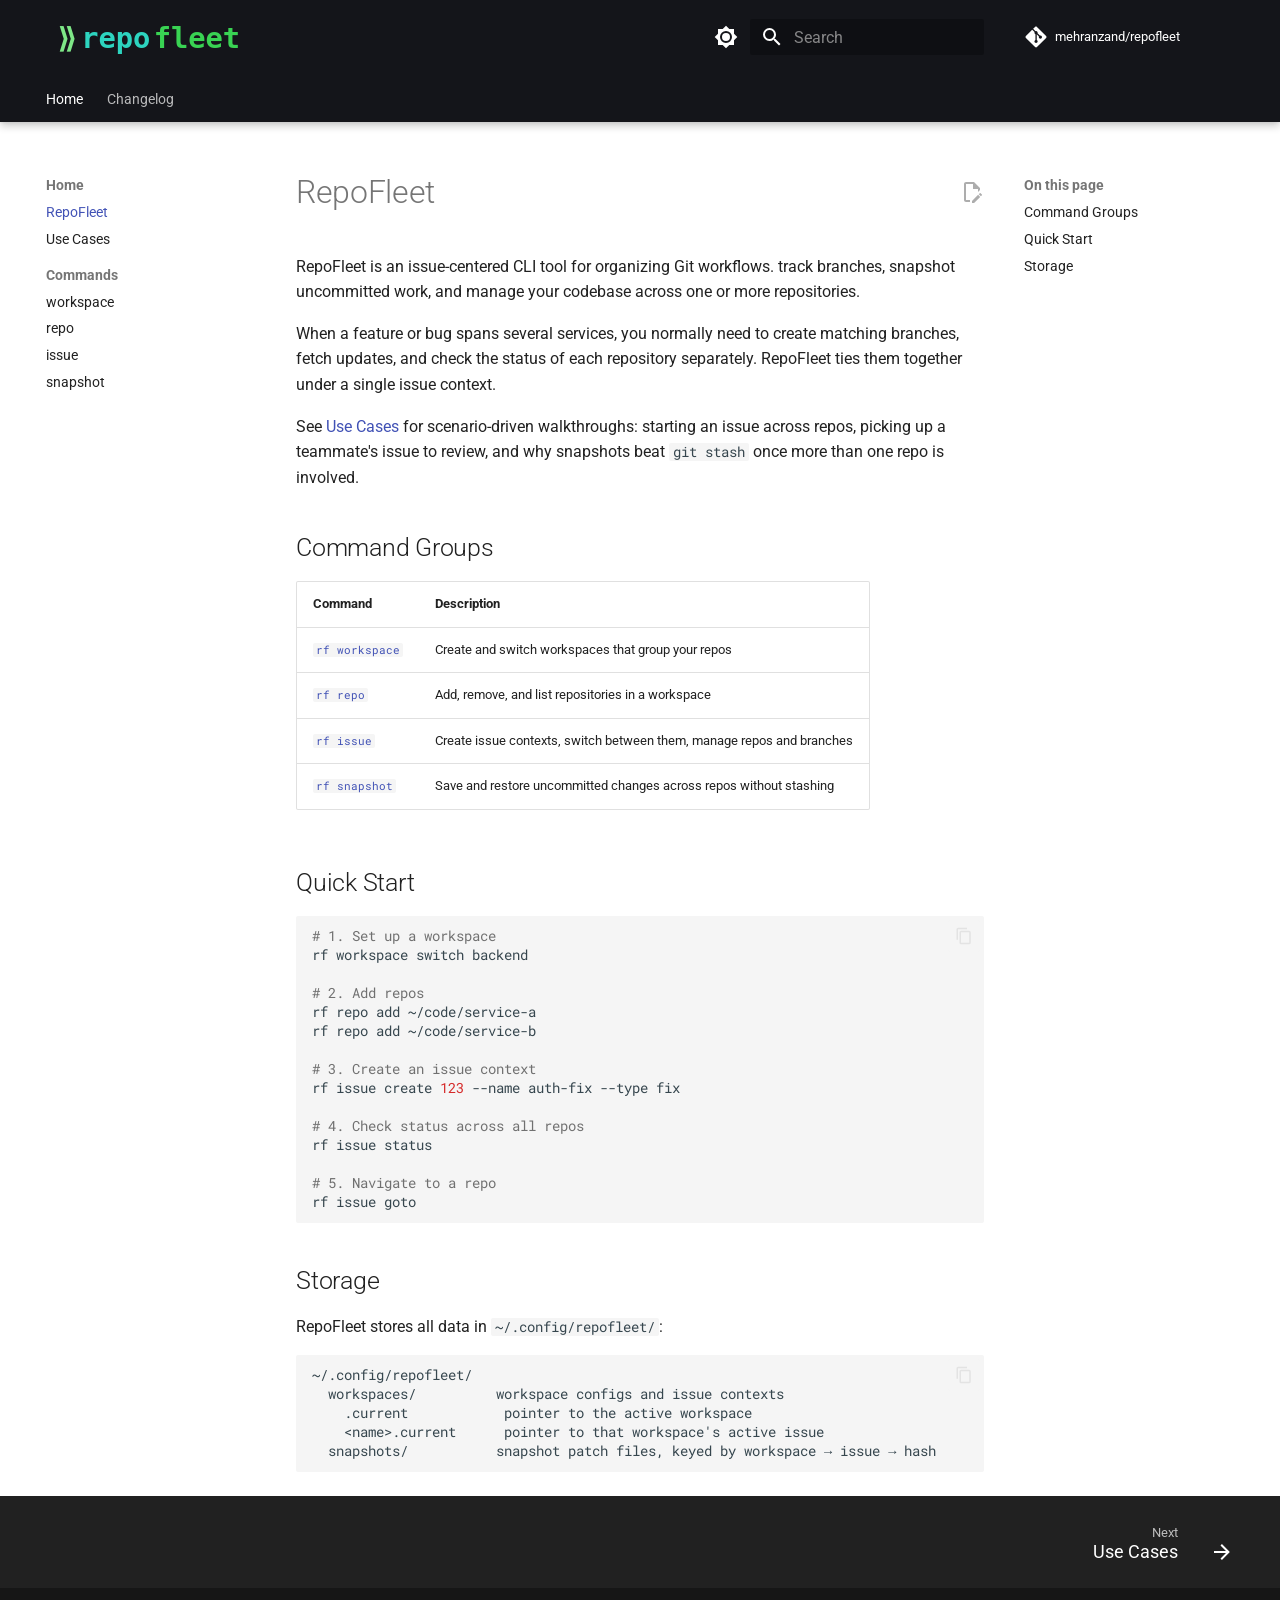
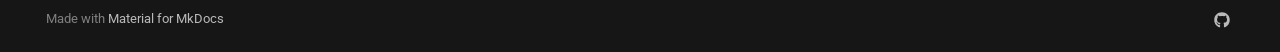
==== commit d72f5543: "Deployed fb57091 with MkDocs version: 1.6.1" ====
--- a/index.html
+++ b/index.html
@@ -14,7 +14,7 @@
       
       
       
-        <link rel="next" href="workspace/">
+        <link rel="next" href="use-cases/">
       
       
         
@@ -25,7 +25,7 @@
     
     
       
-        <title>RepoFleet</title>
+        <title>RepoFleet - RepoFleet</title>
       
     
     
@@ -113,7 +113,7 @@
         <div class="md-header__topic" data-md-component="header-topic">
           <span class="md-ellipsis">
             
-              Home
+              RepoFleet
             
           </span>
         </div>
@@ -226,33 +226,14 @@
     
   
   
-    <li class="md-tabs__item md-tabs__item--active">
-      <a href="." class="md-tabs__link">
-        
-  
-  
-    
+    
+    
+      <li class="md-tabs__item md-tabs__item--active">
+        <a href="." class="md-tabs__link">
+          
+  
   
   Home
-
-      </a>
-    </li>
-  
-
-      
-        
-  
-  
-  
-  
-    
-    
-      <li class="md-tabs__item">
-        <a href="workspace/" class="md-tabs__link">
-          
-  
-  
-  Commands
 
         </a>
       </li>
@@ -337,6 +318,63 @@
   
   
   
+    
+    
+    
+    
+      
+        
+        
+      
+      
+        
+      
+    
+    
+    <li class="md-nav__item md-nav__item--active md-nav__item--section md-nav__item--nested">
+      
+        
+        
+        <input class="md-nav__toggle md-toggle " type="checkbox" id="__nav_1" checked>
+        
+          
+          <label class="md-nav__link" for="__nav_1" id="__nav_1_label" tabindex="">
+            
+  
+  
+  <span class="md-ellipsis">
+    
+  
+    Home
+  
+
+    
+  </span>
+  
+  
+
+            <span class="md-nav__icon md-icon"></span>
+          </label>
+        
+        <nav class="md-nav" data-md-level="1" aria-labelledby="__nav_1_label" aria-expanded="true">
+          <label class="md-nav__title" for="__nav_1">
+            <span class="md-nav__icon md-icon"></span>
+            
+  
+    Home
+  
+
+          </label>
+          <ul class="md-nav__list" data-md-scrollfix>
+            
+              
+                
+  
+  
+    
+  
+  
+  
     <li class="md-nav__item md-nav__item--active">
       
       <input class="md-nav__toggle md-toggle" type="checkbox" id="__toc">
@@ -352,7 +390,7 @@
   <span class="md-ellipsis">
     
   
-    Home
+    RepoFleet
   
 
     
@@ -370,7 +408,7 @@
   <span class="md-ellipsis">
     
   
-    Home
+    RepoFleet
   
 
     
@@ -437,31 +475,63 @@
     </li>
   
 
-    
-      
-      
-  
-  
-  
-  
-    
-    
-    
-    
-      
-      
-        
-      
-    
-    
-    <li class="md-nav__item md-nav__item--nested">
-      
-        
-        
-        <input class="md-nav__toggle md-toggle " type="checkbox" id="__nav_2" >
-        
-          
-          <label class="md-nav__link" for="__nav_2" id="__nav_2_label" tabindex="0">
+              
+            
+              
+                
+  
+  
+  
+  
+    <li class="md-nav__item">
+      <a href="use-cases/" class="md-nav__link">
+        
+  
+  
+  <span class="md-ellipsis">
+    
+  
+    Use Cases
+  
+
+    
+  </span>
+  
+  
+
+      </a>
+    </li>
+  
+
+              
+            
+              
+                
+  
+  
+  
+  
+    
+    
+    
+    
+      
+      
+        
+          
+          
+        
+      
+    
+    
+    <li class="md-nav__item md-nav__item--section md-nav__item--nested">
+      
+        
+        
+        <input class="md-nav__toggle md-toggle " type="checkbox" id="__nav_1_3" >
+        
+          
+          <label class="md-nav__link" for="__nav_1_3" id="__nav_1_3_label" tabindex="">
             
   
   
@@ -479,8 +549,8 @@
             <span class="md-nav__icon md-icon"></span>
           </label>
         
-        <nav class="md-nav" data-md-level="1" aria-labelledby="__nav_2_label" aria-expanded="false">
-          <label class="md-nav__title" for="__nav_2">
+        <nav class="md-nav" data-md-level="2" aria-labelledby="__nav_1_3_label" aria-expanded="false">
+          <label class="md-nav__title" for="__nav_1_3">
             <span class="md-nav__icon md-icon"></span>
             
   
@@ -597,6 +667,14 @@
   
 
       </a>
+    </li>
+  
+
+              
+            
+          </ul>
+        </nav>
+      
     </li>
   
 
@@ -725,6 +803,7 @@
 <h1 id="repofleet">RepoFleet<a class="headerlink" href="#repofleet" title="Permanent link">&para;</a></h1>
 <p>RepoFleet is an issue-centered CLI tool for organizing Git workflows. track branches, snapshot uncommitted work, and manage your codebase across one or more repositories.</p>
 <p>When a feature or bug spans several services, you normally need to create matching branches, fetch updates, and check the status of each repository separately. RepoFleet ties them together under a single issue context.</p>
+<p>See <a href="use-cases/">Use Cases</a> for scenario-driven walkthroughs: starting an issue across repos, picking up a teammate's issue to review, and why snapshots beat <code>git stash</code> once more than one repo is involved.</p>
 <h2 id="command-groups">Command Groups<a class="headerlink" href="#command-groups" title="Permanent link">&para;</a></h2>
 <table>
 <thead>
@@ -773,8 +852,9 @@
 <p>RepoFleet stores all data in <code>~/.config/repofleet/</code>:</p>
 <div class="language-text highlight"><pre><span></span><code><span id="__span-1-1"><a id="__codelineno-1-1" name="__codelineno-1-1" href="#__codelineno-1-1"></a>~/.config/repofleet/
 </span><span id="__span-1-2"><a id="__codelineno-1-2" name="__codelineno-1-2" href="#__codelineno-1-2"></a>  workspaces/          workspace configs and issue contexts
-</span><span id="__span-1-3"><a id="__codelineno-1-3" name="__codelineno-1-3" href="#__codelineno-1-3"></a>  snapshots/           snapshot patch files, keyed by workspace → issue → hash
-</span><span id="__span-1-4"><a id="__codelineno-1-4" name="__codelineno-1-4" href="#__codelineno-1-4"></a>  current              pointer to the active workspace
+</span><span id="__span-1-3"><a id="__codelineno-1-3" name="__codelineno-1-3" href="#__codelineno-1-3"></a>    .current            pointer to the active workspace
+</span><span id="__span-1-4"><a id="__codelineno-1-4" name="__codelineno-1-4" href="#__codelineno-1-4"></a>    &lt;name&gt;.current      pointer to that workspace's active issue
+</span><span id="__span-1-5"><a id="__codelineno-1-5" name="__codelineno-1-5" href="#__codelineno-1-5"></a>  snapshots/           snapshot patch files, keyed by workspace → issue → hash
 </span></code></pre></div>
 
 
@@ -812,13 +892,13 @@
         
         
           
-          <a href="workspace/" class="md-footer__link md-footer__link--next" aria-label="Next: workspace">
+          <a href="use-cases/" class="md-footer__link md-footer__link--next" aria-label="Next: Use Cases">
             <div class="md-footer__title">
               <span class="md-footer__direction">
                 Next
               </span>
               <div class="md-ellipsis">
-                workspace
+                Use Cases
               </div>
             </div>
             <div class="md-footer__button md-icon">
